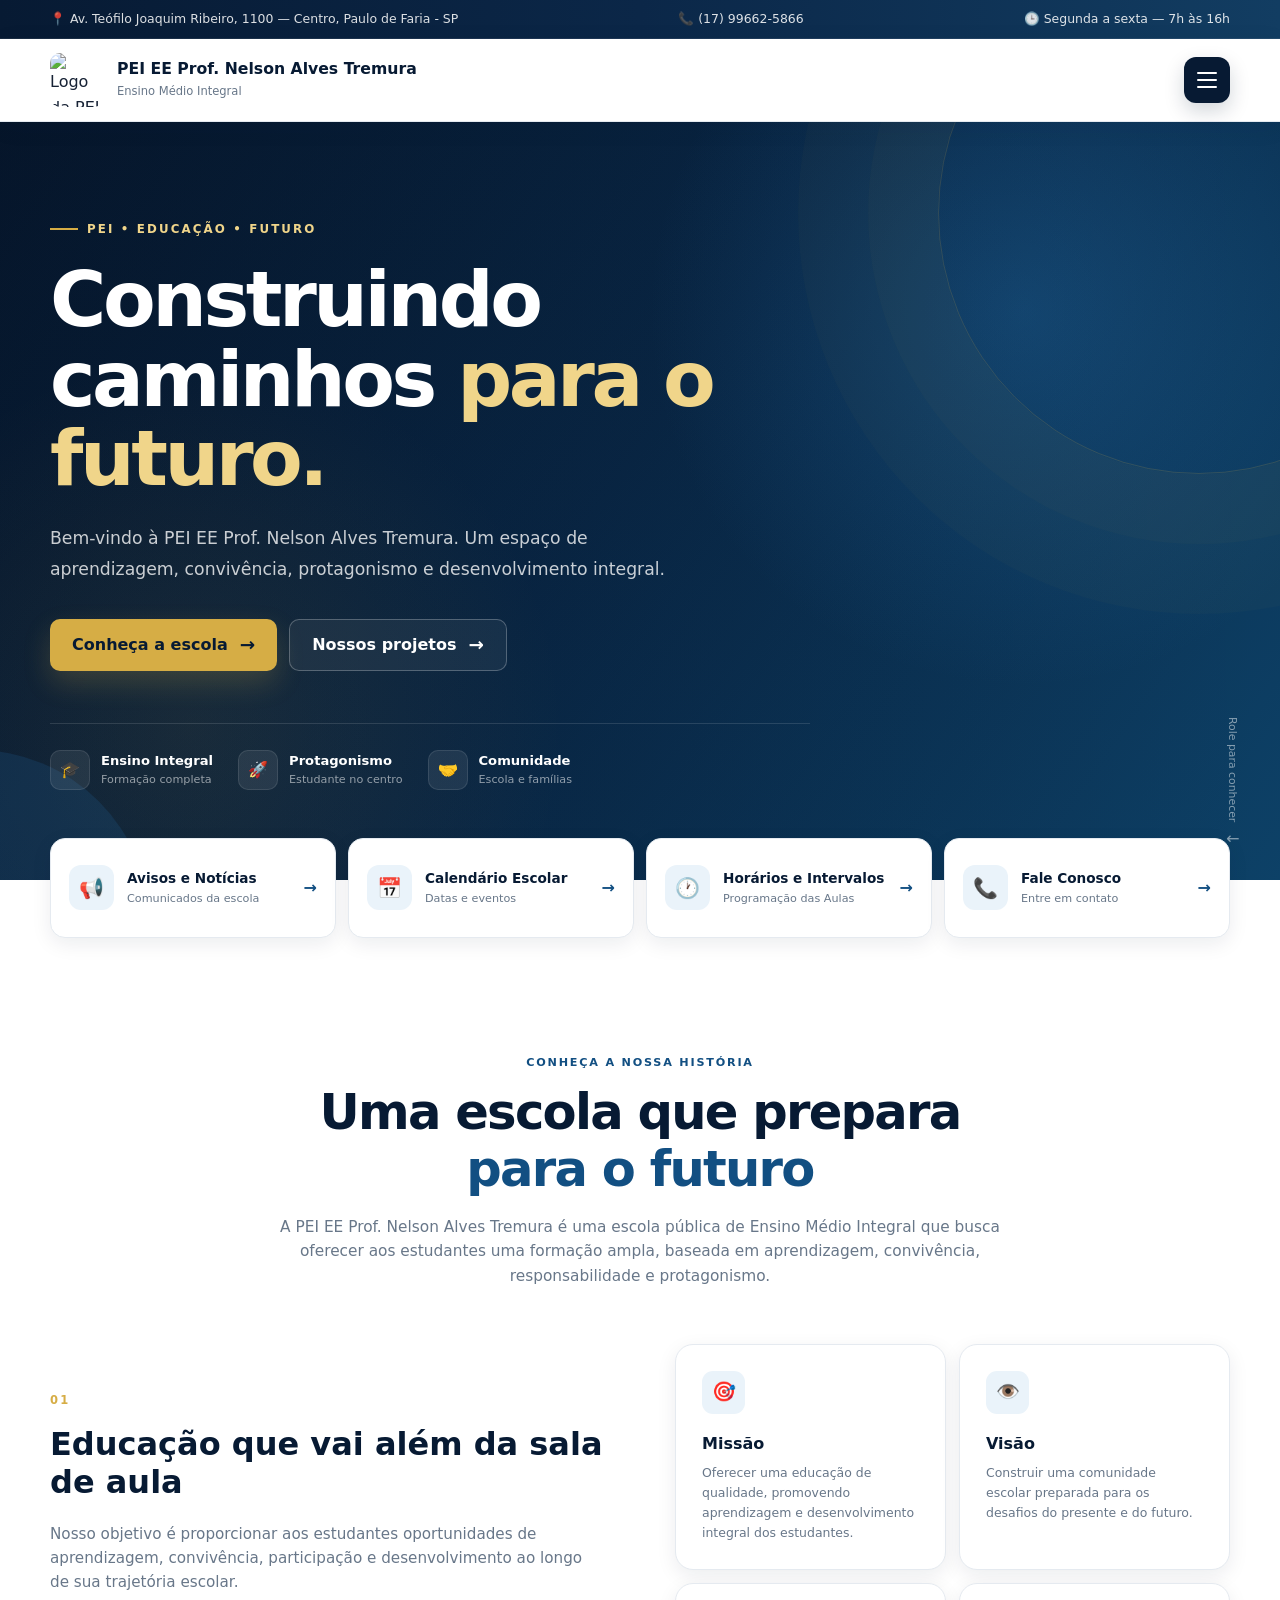
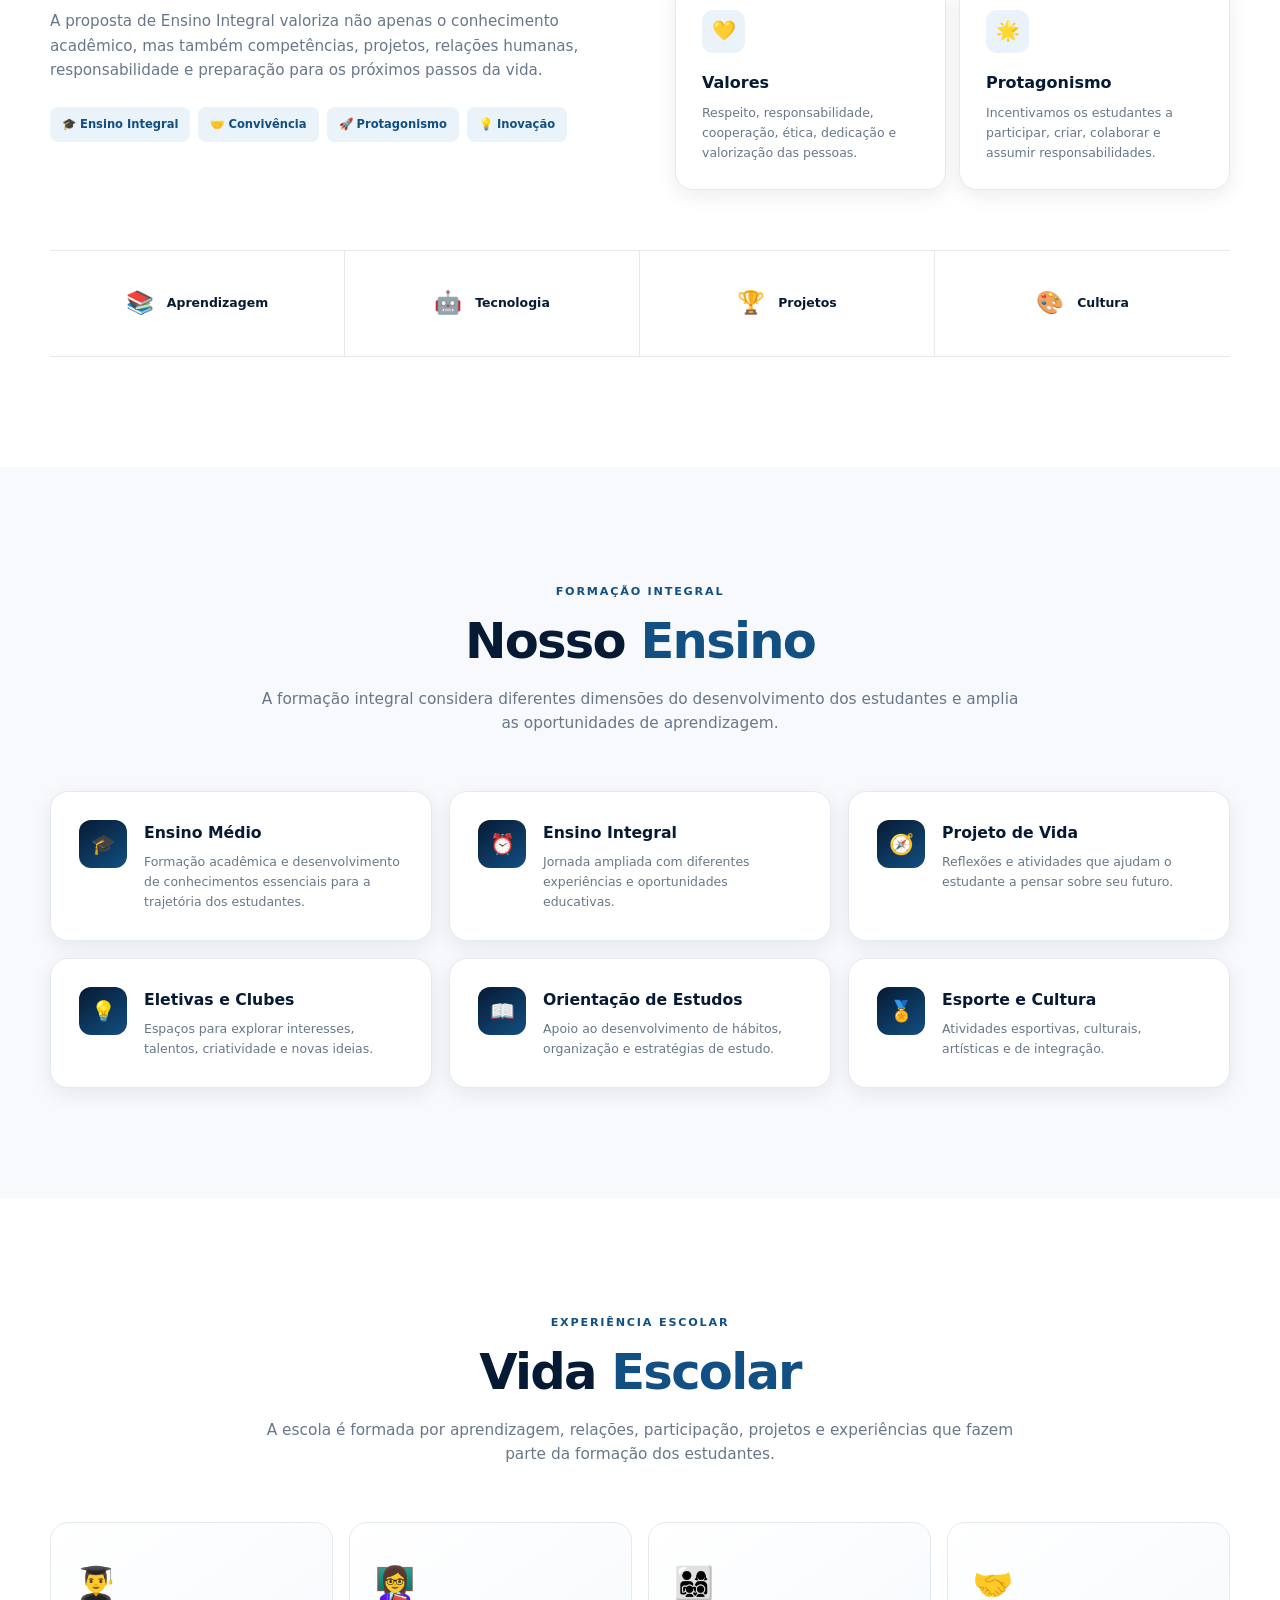
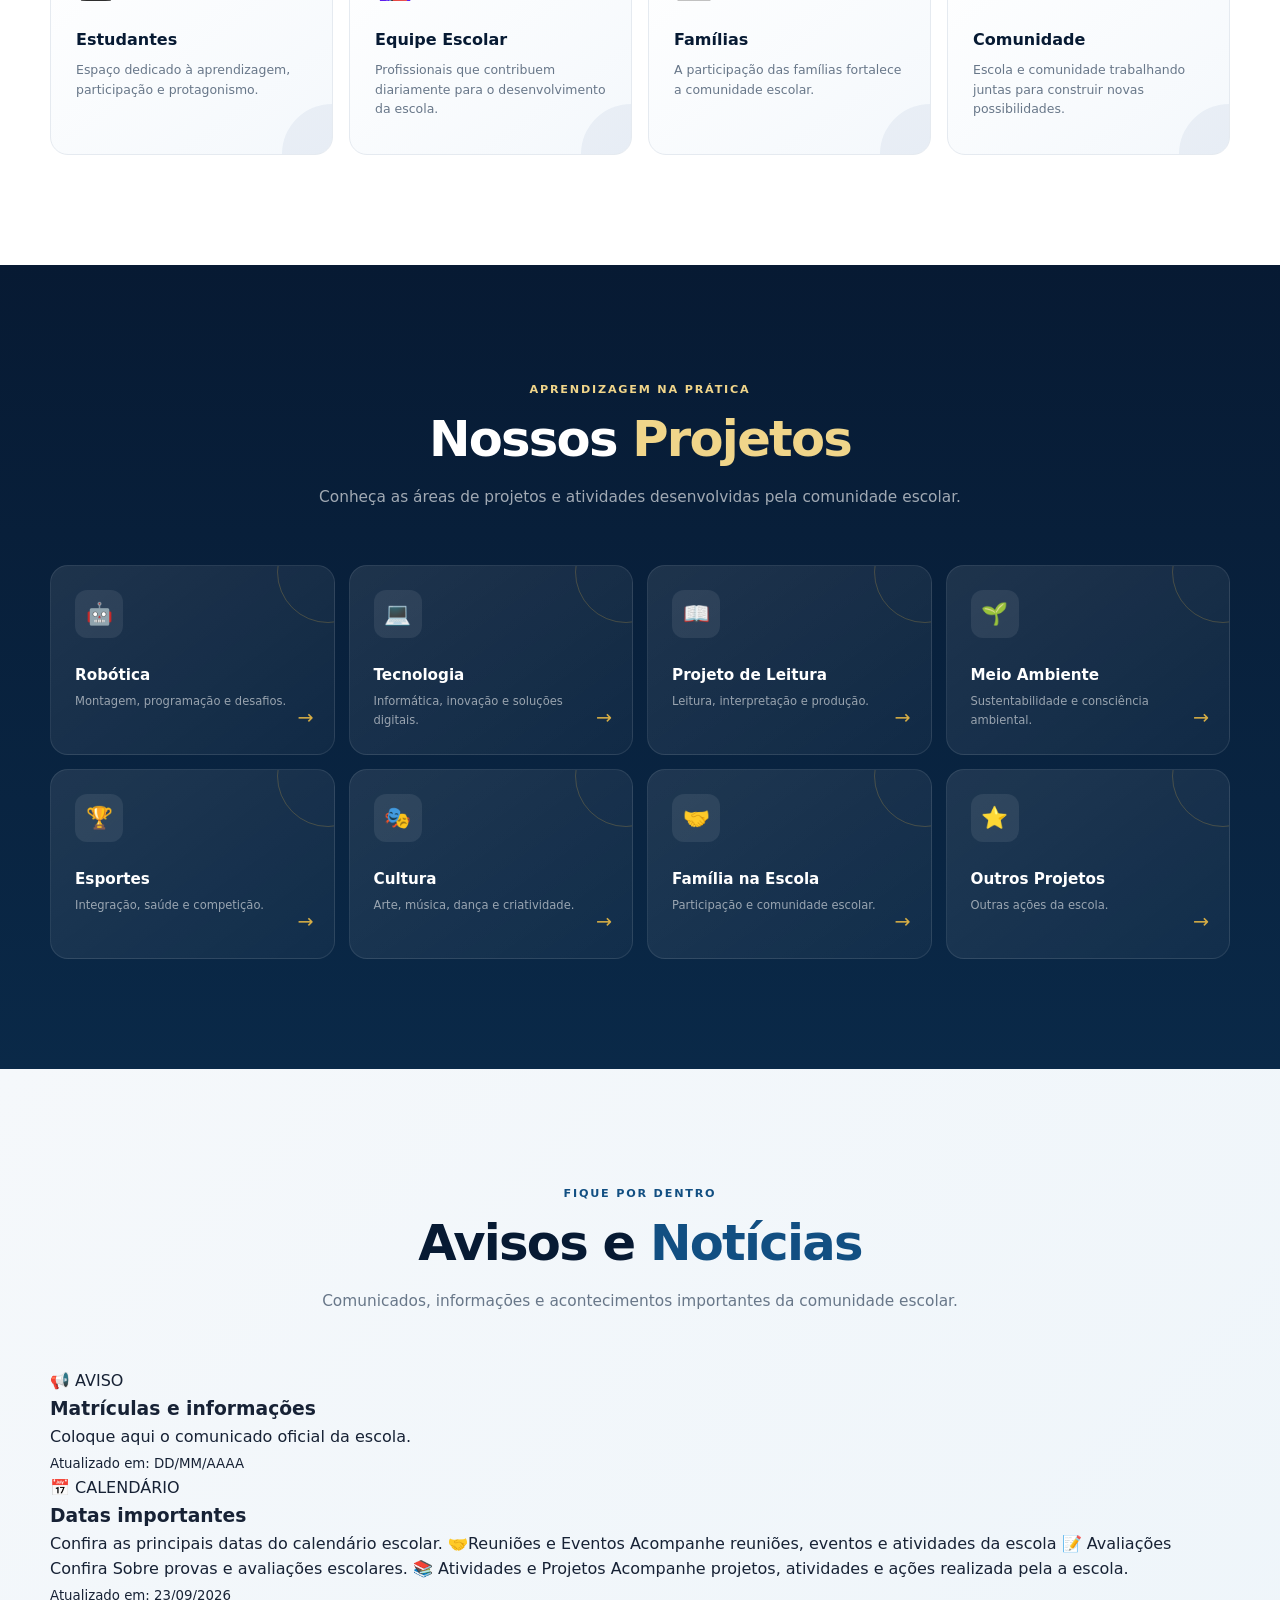
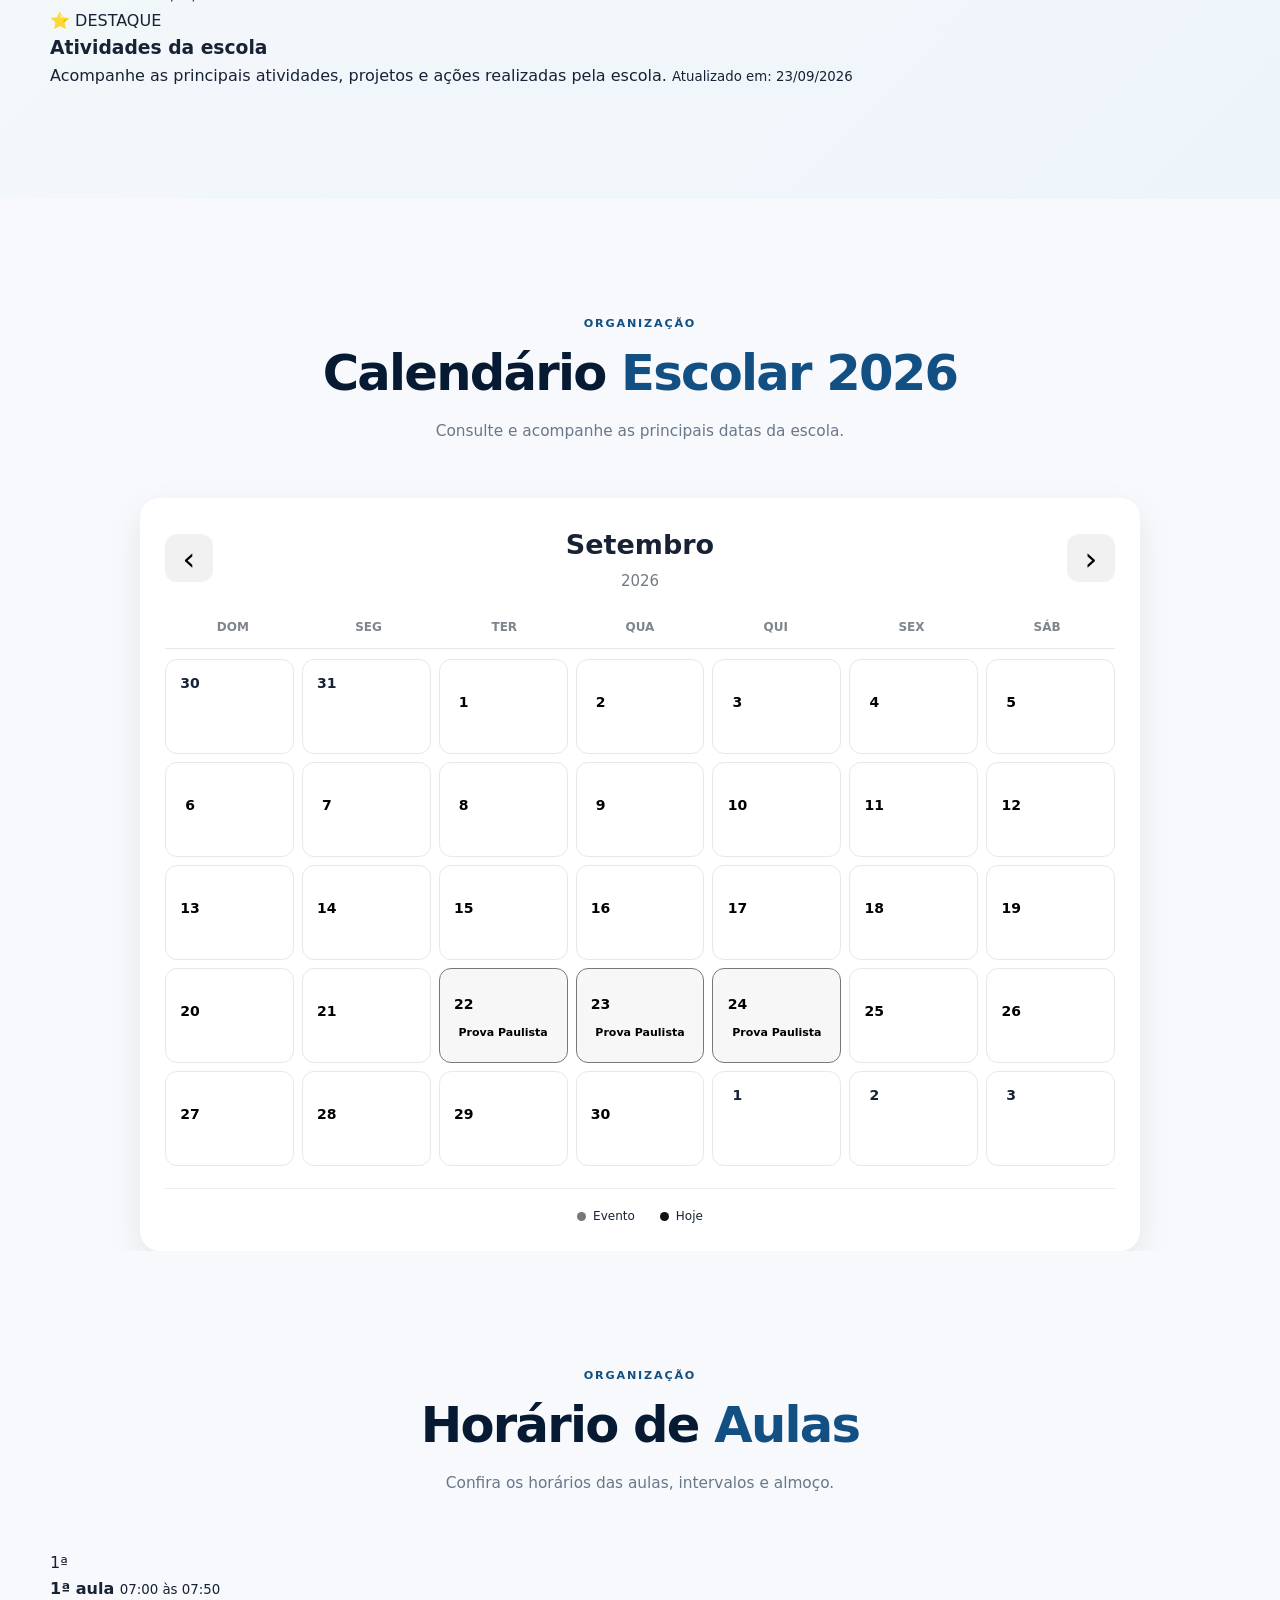
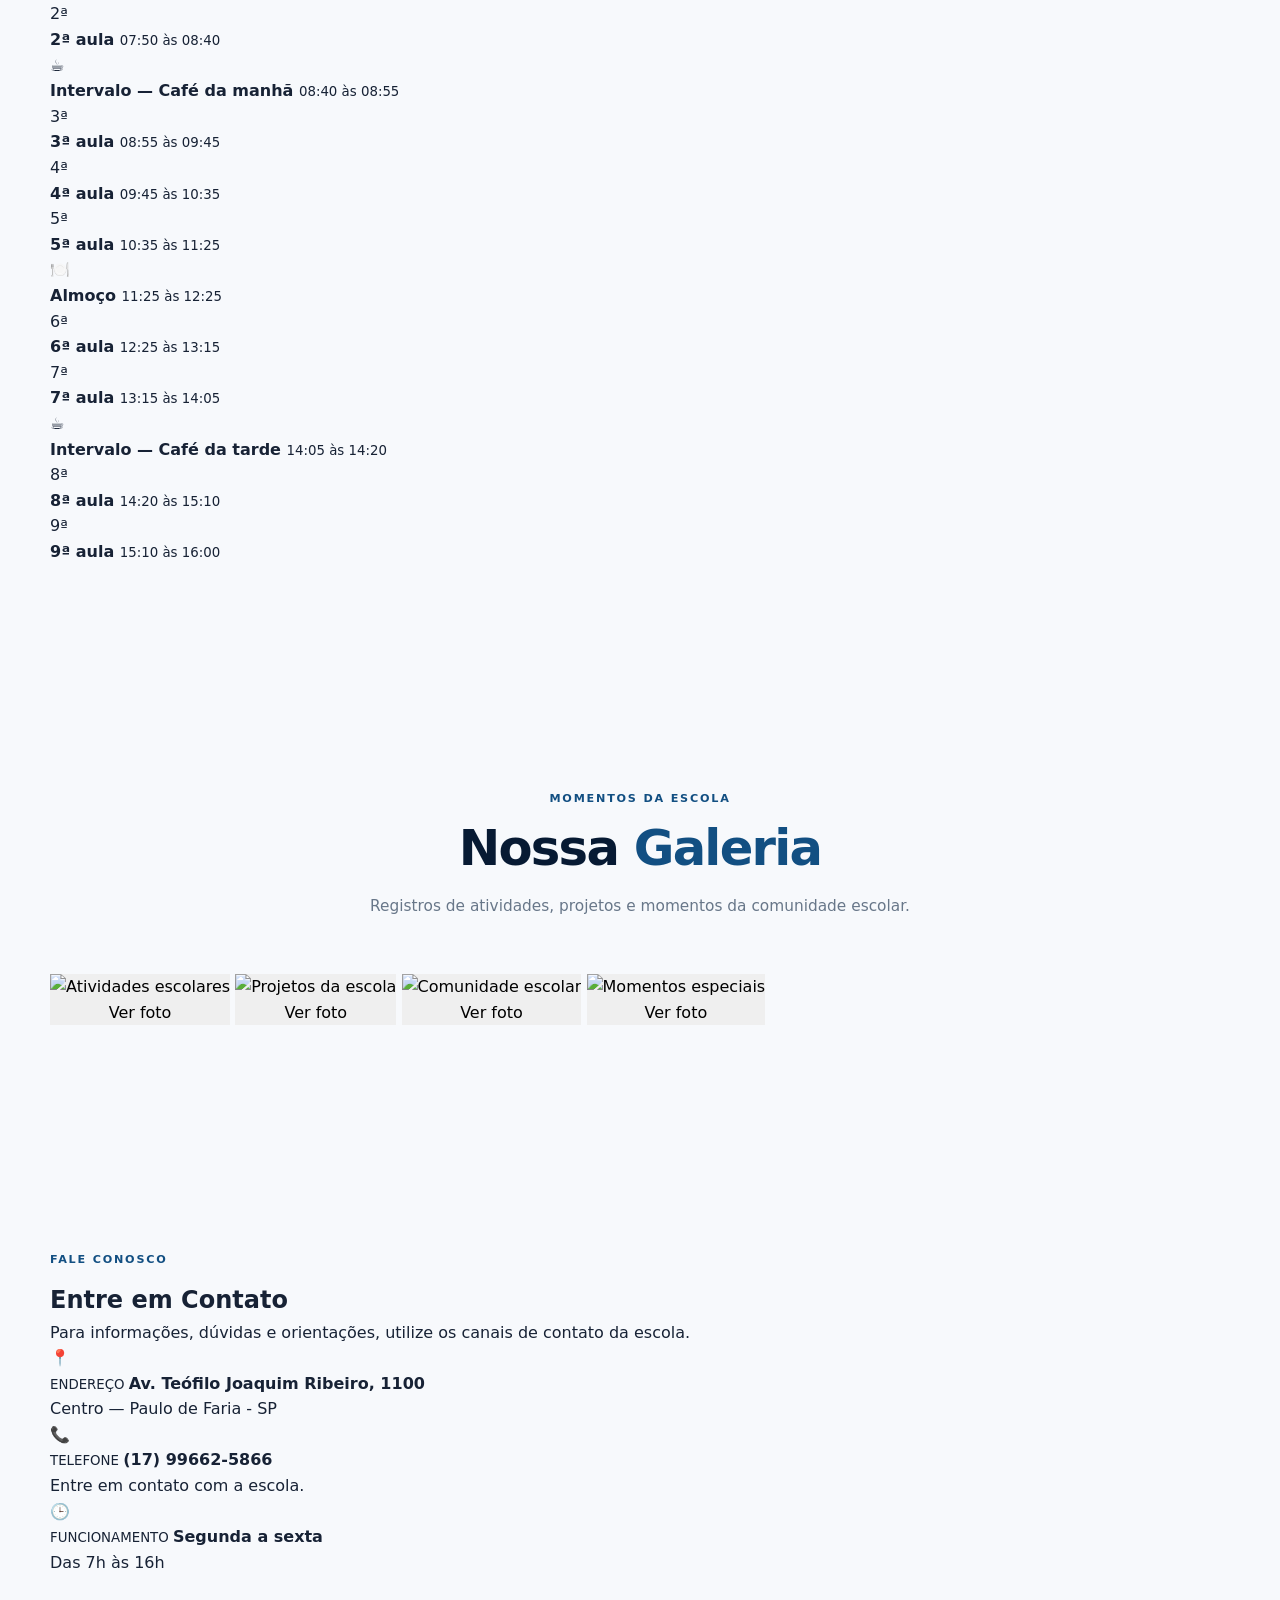
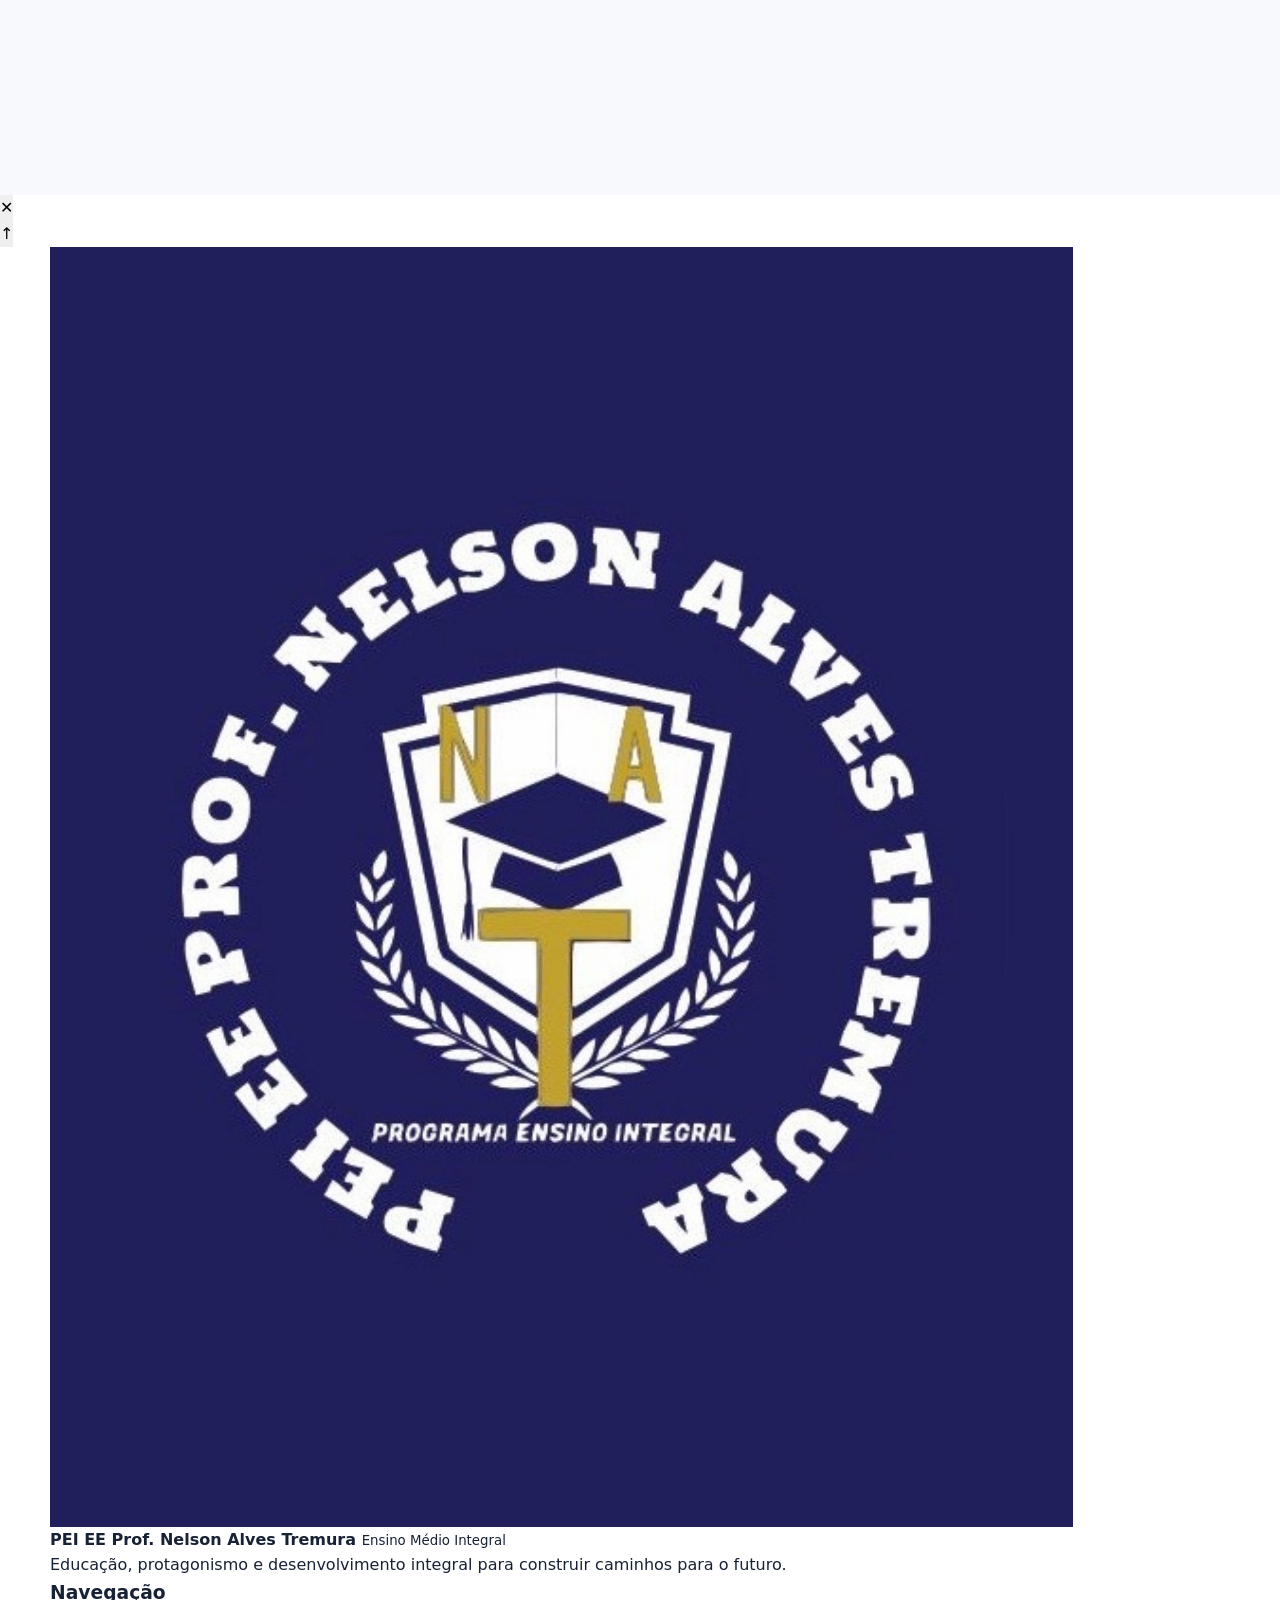
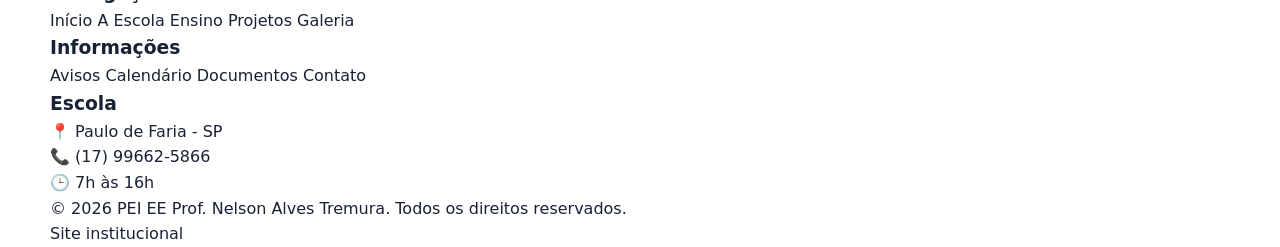
==== index.html @ d235a5d5 "Add files via upload Atualizaçao do site escolar" ====
<!DOCTYPE html>
<html lang="pt-BR">

<head>
    <meta charset="UTF-8">
    <meta name="viewport" content="width=device-width, initial-scale=1.0">

    <meta name="description"
        content="Site institucional da PEI EE Prof. Nelson Alves Tremura. Educação, projetos, notícias e vida escolar.">

    <meta name="theme-color" content="#071a33">

    <title>PEI EE Prof. Nelson Alves Tremura</title>

    <link rel="stylesheet" href="style.css">
</head>

<body>

    <!-- =====================================================
         BARRA SUPERIOR
    ====================================================== -->

    <div class="top-bar">

        <div class="container top-bar-content">

            <span>
                📍 Av. Teófilo Joaquim Ribeiro, 1100 — Centro, Paulo de Faria - SP
            </span>

            <span>
                📞 (17) 99662-5866
            </span>

            <span>
                🕒 Segunda a sexta — 7h às 16h
            </span>

        </div>

    </div>


    <!-- =====================================================
         CABEÇALHO
    ====================================================== -->

    <header class="header">

        <div class="container header-content">

            <a href="#inicio" class="logo-area">

                <img src="assents/logo.svg.jpeg" alt="Logo da PEI EE Prof. Nelson Alves Tremura">

                <div class="logo-text">

                    <strong>
                        PEI EE Prof. Nelson Alves Tremura
                    </strong>

                    <small>
                        Ensino Médio Integral
                    </small>

                </div>

            </a>


            <!-- BOTÃO DO MENU -->

            <button class="menu-toggle" id="menuToggle" type="button" aria-label="Abrir menu" aria-expanded="false"
                aria-controls="mainNav">
                <span></span>
                <span></span>
                <span></span>
            </button>


            <!-- MENU -->

            <nav id="mainNav" class="main-nav">

                <ul>

                    <li>
                        <a href="#inicio" class="nav-link active">
                            Início
                        </a>
                    </li>

                    <li>
                        <a href="#escola" class="nav-link">
                            A Escola
                        </a>
                    </li>

                    <li>
                        <a href="#ensino" class="nav-link">
                            Ensino
                        </a>
                    </li>

                    <li>
                        <a href="#vida-escolar" class="nav-link">
                            Vida Escolar
                        </a>
                    </li>

                    <li>
                        <a href="#projetos" class="nav-link">
                            Projetos
                        </a>
                    </li>

                    <li>
                        <a href="#noticias" class="nav-link">
                            Avisos
                        </a>
                    </li>

                    <li>
                        <a href="#calendario" class="nav-link">
                            Calendário
                        </a>
                    </li>

                    <li>
                        <a href="#galeria" class="nav-link">
                            Galeria
                        </a>
                    </li>

                    <li>
                        <a href="#contato" class="nav-link">
                            Contato
                        </a>
                    </li>

                </ul>

            </nav>

        </div>

    </header>


    <!-- =====================================================
         CONTEÚDO PRINCIPAL
    ====================================================== -->

    <main>


        <!-- =====================================================
             HERO / INÍCIO
        ====================================================== -->

        <section id="inicio" class="hero">

            <div class="hero-overlay"></div>

            <div class="container hero-content">

                <div class="hero-text">

                    <span class="eyebrow">
                        PEI • EDUCAÇÃO • FUTURO
                    </span>

                    <h1>
                        Construindo caminhos
                        <span>para o futuro.</span>
                    </h1>

                    <p>
                        Bem-vindo à PEI EE Prof. Nelson Alves Tremura.
                        Um espaço de aprendizagem, convivência,
                        protagonismo e desenvolvimento integral.
                    </p>


                    <div class="hero-buttons">

                        <a href="#escola" class="btn btn-primary">
                            Conheça a escola
                            <span>→</span>
                        </a>

                        <a href="#projetos" class="btn btn-outline">
                            Nossos projetos
                            <span>→</span>
                        </a>

                    </div>


                    <div class="hero-highlights">

                        <div class="hero-highlight">

                            <strong>🎓</strong>

                            <div>
                                <b>Ensino Integral</b>
                                <small>Formação completa</small>
                            </div>

                        </div>


                        <div class="hero-highlight">

                            <strong>🚀</strong>

                            <div>
                                <b>Protagonismo</b>
                                <small>Estudante no centro</small>
                            </div>

                        </div>


                        <div class="hero-highlight">

                            <strong>🤝</strong>

                            <div>
                                <b>Comunidade</b>
                                <small>Escola e famílias</small>
                            </div>

                        </div>

                    </div>

                </div>

            </div>

            <div class="hero-scroll">
                <span>Role para conhecer</span>
                <i>↓</i>
            </div>

        </section>


        <!-- =====================================================
             ACESSO RÁPIDO
        ====================================================== -->

        <section class="quick-access">

            <div class="container">

                <div class="quick-grid">

                    <a href="#noticias" class="quick-card">

                        <div class="quick-icon">
                            📢
                        </div>

                        <div>
                            <strong>Avisos e Notícias</strong>
                            <small>Comunicados da escola</small>
                        </div>

                        <span class="quick-arrow">→</span>

                    </a>


                    <a href="#calendario" class="quick-card">

                        <div class="quick-icon">
                            📅
                        </div>

                        <div>
                            <strong>Calendário Escolar</strong>
                            <small>Datas e eventos</small>
                        </div>

                        <span class="quick-arrow">→</span>

                    </a>


                    <a href="#horario-aulas" class="quick-card">

                        <div class="quick-icon">
                            🕐
                        </div>

                        <div>
                            <strong>Horários e Intervalos</strong>
                            <small>Programação das Aulas</small>
                        </div>

                        <span class="quick-arrow">→</span>

                    </a>
                    <a href="#contato" class="quick-card">

                        <div class="quick-icon">
                            📞
                        </div>

                        <div>
                            <strong>Fale Conosco</strong>
                            <small>Entre em contato</small>
                        </div>

                        <span class="quick-arrow">→</span>

                    </a>

                </div>

            </div>

        </section>


        <!-- =====================================================
             A ESCOLA
        ====================================================== -->

        <section id="escola" class="section">

            <div class="container">

                <div class="section-heading">

                    <span class="subtitulo">
                        CONHEÇA A NOSSA HISTÓRIA
                    </span>

                    <h2>
                        Uma escola que prepara
                        <span>para o futuro</span>
                    </h2>

                    <p>
                        A PEI EE Prof. Nelson Alves Tremura é uma escola
                        pública de Ensino Médio Integral que busca oferecer
                        aos estudantes uma formação ampla, baseada em
                        aprendizagem, convivência, responsabilidade e
                        protagonismo.
                    </p>

                </div>


                <div class="school-about">

                    <div class="about-text">

                        <span class="about-number">
                            01
                        </span>

                        <h3>
                            Educação que vai além
                            da sala de aula
                        </h3>

                        <p>
                            Nosso objetivo é proporcionar aos estudantes
                            oportunidades de aprendizagem, convivência,
                            participação e desenvolvimento ao longo de
                            sua trajetória escolar.
                        </p>

                        <p>
                            A proposta de Ensino Integral valoriza não
                            apenas o conhecimento acadêmico, mas também
                            competências, projetos, relações humanas,
                            responsabilidade e preparação para os
                            próximos passos da vida.
                        </p>


                        <div class="info-tags">

                            <span>🎓 Ensino Integral</span>
                            <span>🤝 Convivência</span>
                            <span>🚀 Protagonismo</span>
                            <span>💡 Inovação</span>

                        </div>

                    </div>


                    <div class="mission-grid">

                        <article class="mini-card">

                            <div class="mini-icon">
                                🎯
                            </div>

                            <h3>
                                Missão
                            </h3>

                            <p>
                                Oferecer uma educação de qualidade,
                                promovendo aprendizagem e desenvolvimento
                                integral dos estudantes.
                            </p>

                        </article>


                        <article class="mini-card">

                            <div class="mini-icon">
                                👁️
                            </div>

                            <h3>
                                Visão
                            </h3>

                            <p>
                                Construir uma comunidade escolar preparada
                                para os desafios do presente e do futuro.
                            </p>

                        </article>


                        <article class="mini-card">

                            <div class="mini-icon">
                                💛
                            </div>

                            <h3>
                                Valores
                            </h3>

                            <p>
                                Respeito, responsabilidade, cooperação,
                                ética, dedicação e valorização das pessoas.
                            </p>

                        </article>


                        <article class="mini-card">

                            <div class="mini-icon">
                                🌟
                            </div>

                            <h3>
                                Protagonismo
                            </h3>

                            <p>
                                Incentivamos os estudantes a participar,
                                criar, colaborar e assumir responsabilidades.
                            </p>

                        </article>

                    </div>

                </div>


                <div class="stats">

                    <div class="stat-item">

                        <strong>📚</strong>

                        <span>
                            Aprendizagem
                        </span>

                    </div>


                    <div class="stat-item">

                        <strong>🤖</strong>

                        <span>
                            Tecnologia
                        </span>

                    </div>


                    <div class="stat-item">

                        <strong>🏆</strong>

                        <span>
                            Projetos
                        </span>

                    </div>


                    <div class="stat-item">

                        <strong>🎨</strong>

                        <span>
                            Cultura
                        </span>

                    </div>

                </div>

            </div>

        </section>


        <!-- =====================================================
             ENSINO
        ====================================================== -->

        <section id="ensino" class="section section-light">

            <div class="container">

                <div class="section-heading">

                    <span class="subtitulo">
                        FORMAÇÃO INTEGRAL
                    </span>

                    <h2>
                        Nosso <span>Ensino</span>
                    </h2>

                    <p>
                        A formação integral considera diferentes dimensões
                        do desenvolvimento dos estudantes e amplia as
                        oportunidades de aprendizagem.
                    </p>

                </div>


                <div class="teaching-grid">

                    <article class="teaching-card">

                        <div class="teaching-icon">
                            🎓
                        </div>

                        <div>

                            <h3>
                                Ensino Médio
                            </h3>

                            <p>
                                Formação acadêmica e desenvolvimento
                                de conhecimentos essenciais para a
                                trajetória dos estudantes.
                            </p>

                        </div>

                    </article>


                    <article class="teaching-card">

                        <div class="teaching-icon">
                            ⏰
                        </div>

                        <div>

                            <h3>
                                Ensino Integral
                            </h3>

                            <p>
                                Jornada ampliada com diferentes
                                experiências e oportunidades educativas.
                            </p>

                        </div>

                    </article>


                    <article class="teaching-card">

                        <div class="teaching-icon">
                            🧭
                        </div>

                        <div>

                            <h3>
                                Projeto de Vida
                            </h3>

                            <p>
                                Reflexões e atividades que ajudam o
                                estudante a pensar sobre seu futuro.
                            </p>

                        </div>

                    </article>


                    <article class="teaching-card">

                        <div class="teaching-icon">
                            💡
                        </div>

                        <div>

                            <h3>
                                Eletivas e Clubes
                            </h3>

                            <p>
                                Espaços para explorar interesses,
                                talentos, criatividade e novas ideias.
                            </p>

                        </div>

                    </article>


                    <article class="teaching-card">

                        <div class="teaching-icon">
                            📖
                        </div>

                        <div>

                            <h3>
                                Orientação de Estudos
                            </h3>

                            <p>
                                Apoio ao desenvolvimento de hábitos,
                                organização e estratégias de estudo.
                            </p>

                        </div>

                    </article>


                    <article class="teaching-card">

                        <div class="teaching-icon">
                            🏅
                        </div>

                        <div>

                            <h3>
                                Esporte e Cultura
                            </h3>

                            <p>
                                Atividades esportivas, culturais,
                                artísticas e de integração.
                            </p>

                        </div>

                    </article>

                </div>

            </div>

        </section>


        <!-- =====================================================
             VIDA ESCOLAR
        ====================================================== -->

        <section id="vida-escolar" class="section">

            <div class="container">

                <div class="section-heading">

                    <span class="subtitulo">
                        EXPERIÊNCIA ESCOLAR
                    </span>

                    <h2>
                        Vida <span>Escolar</span>
                    </h2>

                    <p>
                        A escola é formada por aprendizagem, relações,
                        participação, projetos e experiências que fazem
                        parte da formação dos estudantes.
                    </p>

                </div>


                <div class="life-grid">

                    <article class="life-card">

                        <span>👨‍🎓</span>

                        <h3>
                            Estudantes
                        </h3>

                        <p>
                            Espaço dedicado à aprendizagem,
                            participação e protagonismo.
                        </p>

                    </article>


                    <article class="life-card">

                        <span>👩‍🏫</span>

                        <h3>
                            Equipe Escolar
                        </h3>

                        <p>
                            Profissionais que contribuem diariamente
                            para o desenvolvimento da escola.
                        </p>

                    </article>


                    <article class="life-card">

                        <span>👨‍👩‍👧‍👦</span>

                        <h3>
                            Famílias
                        </h3>

                        <p>
                            A participação das famílias fortalece
                            a comunidade escolar.
                        </p>

                    </article>


                    <article class="life-card">

                        <span>🤝</span>

                        <h3>
                            Comunidade
                        </h3>

                        <p>
                            Escola e comunidade trabalhando juntas
                            para construir novas possibilidades.
                        </p>

                    </article>

                </div>

            </div>

        </section>


        <!-- =====================================================
             PROJETOS
        ====================================================== -->

        <section id="projetos" class="section projects-section">

            <div class="container">

                <div class="section-heading">

                    <span class="subtitulo">
                        APRENDIZAGEM NA PRÁTICA
                    </span>

                    <h2>
                        Nossos <span>Projetos</span>
                    </h2>

                    <p>
                        Conheça as áreas de projetos e atividades
                        desenvolvidas pela comunidade escolar.
                    </p>

                </div>


                <div id="projectList" class="project-grid">

                    <button class="project-card" data-project="robotica">

                        <span class="project-icon">🤖</span>

                        <span class="project-content">

                            <strong>Robótica</strong>

                            <small>
                                Montagem, programação e desafios.
                            </small>

                        </span>

                        <span class="project-arrow">→</span>

                    </button>


                    <button class="project-card" data-project="tecnologia">

                        <span class="project-icon">💻</span>

                        <span class="project-content">

                            <strong>Tecnologia</strong>

                            <small>
                                Informática, inovação e soluções digitais.
                            </small>

                        </span>

                        <span class="project-arrow">→</span>

                    </button>


                    <button class="project-card" data-project="leitura">

                        <span class="project-icon">📖</span>

                        <span class="project-content">

                            <strong>Projeto de Leitura</strong>

                            <small>
                                Leitura, interpretação e produção.
                            </small>

                        </span>

                        <span class="project-arrow">→</span>

                    </button>


                    <button class="project-card" data-project="ambiente">

                        <span class="project-icon">🌱</span>

                        <span class="project-content">

                            <strong>Meio Ambiente</strong>

                            <small>
                                Sustentabilidade e consciência ambiental.
                            </small>

                        </span>

                        <span class="project-arrow">→</span>

                    </button>


                    <button class="project-card" data-project="esportes">

                        <span class="project-icon">🏆</span>

                        <span class="project-content">

                            <strong>Esportes</strong>

                            <small>
                                Integração, saúde e competição.
                            </small>

                        </span>

                        <span class="project-arrow">→</span>

                    </button>


                    <button class="project-card" data-project="cultura">

                        <span class="project-icon">🎭</span>

                        <span class="project-content">

                            <strong>Cultura</strong>

                            <small>
                                Arte, música, dança e criatividade.
                            </small>

                        </span>

                        <span class="project-arrow">→</span>

                    </button>


                    <button class="project-card" data-project="familia">

                        <span class="project-icon">🤝</span>

                        <span class="project-content">

                            <strong>Família na Escola</strong>

                            <small>
                                Participação e comunidade escolar.
                            </small>

                        </span>

                        <span class="project-arrow">→</span>

                    </button>


                    <button class="project-card" data-project="outros">

                        <span class="project-icon">⭐</span>

                        <span class="project-content">

                            <strong>Outros Projetos</strong>

                            <small>
                                Outras ações da escola.
                            </small>

                        </span>

                        <span class="project-arrow">→</span>

                    </button>

                </div>


                <!-- DETALHES DO PROJETO -->

                <div id="projectDetails" class="project-details" hidden>

                    <button id="backProjects" class="back-projects" type="button">
                        ← Voltar para projetos
                    </button>


                    <div class="project-detail-header">

                        <div id="detailIcon" class="detail-icon">
                            🤖
                        </div>

                        <div>

                            <span class="subtitulo">
                                PROJETO ESCOLAR
                            </span>

                            <h3 id="detailTitle">
                                Robótica
                            </h3>

                            <p id="detailDescription"></p>

                        </div>

                    </div>


                    <div class="activities-area">

                        <span class="subtitulo">
                            REGISTRO DAS ATIVIDADES
                        </span>

                        <h3>
                            Atividades realizadas
                        </h3>

                        <div id="activityList" class="activity-list"></div>

                    </div>

                </div>

            </div>

        </section>


        <!-- =====================================================
             AVISOS E NOTÍCIAS
        ====================================================== -->

        <section id="noticias" class="section section-gold">

            <div class="container">

                <div class="section-heading">

                    <span class="subtitulo">
                        FIQUE POR DENTRO
                    </span>

                    <h2>
                        Avisos e <span>Notícias</span>
                    </h2>

                    <p>
                        Comunicados, informações e acontecimentos
                        importantes da comunidade escolar.
                    </p>

                </div>


                <div class="news-grid">

                    <article class="news-card">

                        <span class="news-date">
                            📢 AVISO
                        </span>

                        <h3>
                            Matrículas e informações
                        </h3>

                        <p>
                            Coloque aqui o comunicado oficial
                            da escola.
                        </p>

                        <small>
                            Atualizado em: DD/MM/AAAA
                        </small>

                    </article>


                    <article class="news-card">

                        <span class="news-date">
                            📅 CALENDÁRIO
                        </span>

                        <h3>
                            Datas importantes
                        </h3>

                        <p>
                            Confira as principais datas do calendário escolar.

                            🤝Reuniões e Eventos
                            Acompanhe reuniões, eventos e atividades da escola

                            📝 Avaliações
                            Confira Sobre provas e avaliações escolares.

                            📚 Atividades e Projetos
                            Acompanhe projetos, atividades e ações realizada pela a escola.
                        </p>

                        <small>
                            Atualizado em: 23/09/2026
                        </small>

                    </article>


                    <article class="news-card">

                        <span class="news-date">
                            ⭐ DESTAQUE
                        </span>

                        <h3>
                            Atividades da escola
                        </h3>

                        <p>
                            Acompanhe as principais atividades, projetos e ações realizadas pela escola.

                            <small>
                                Atualizado em: 23/09/2026
                            </small>

                    </article>

                </div>

            </div>

        </section>

        <!-- =====================================================
     CALENDÁRIO ESCOLAR
====================================================== -->

        <section id="calendario" class="section section-light">

            <div class="container">

                <div class="section-heading">
                    <span class="subtitulo">ORGANIZAÇÃO</span>

                    <h2>
                        Calendário <span>Escolar 2026</span>
                    </h2>

                    <p>
                        Consulte e acompanhe as principais datas da escola.
                    </p>
                </div>

                <div class="school-calendar">

                    <!-- CABEÇALHO -->

                    <div class="calendar-top">

                        <button id="prevMonth" class="month-button" type="button">
                            ‹
                        </button>

                        <div class="month-title">
                            <span id="monthName">Janeiro</span>
                            <strong id="yearNumber">2026</strong>
                        </div>

                        <button id="nextMonth" class="month-button" type="button">
                            ›
                        </button>

                    </div>


                    <!-- DIAS DA SEMANA -->

                    <div class="week-days">

                        <div>DOM</div>
                        <div>SEG</div>
                        <div>TER</div>
                        <div>QUA</div>
                        <div>QUI</div>
                        <div>SEX</div>
                        <div>SÁB</div>

                    </div>


                    <!-- DIAS -->

                    <div id="calendarGrid" class="calendar-grid"></div>


                    <!-- LEGENDA -->

                    <div class="calendar-info">

                        <span>
                            <i class="dot event-dot"></i>
                            Evento
                        </span>

                        <span>
                            <i class="dot today-dot"></i>
                            Hoje
                        </span>

                    </div>

                </div>

            </div>


            <!-- JANELA PARA ADICIONAR EVENTO -->

            <div id="eventModal" class="event-modal">
                <div class="event-box">
                    <button id="closeModal" class="close-modal" type="button">×</button>

                    <span class="event-label">DATA SELECIONADA</span>

                    <h3 id="selectedDate">00/00/2026</h3>

                    <p id="eventDisplay">Nenhum evento cadastrado para esta data.</p>
                </div>
            </div>

            <!--  ===================================
            HORÁRIO DE AULAS
            ====================================================== -->


            <section id="horario-aulas" class="section section-light">

                <div class="container">

                    <div class="section-heading">

                        <span class="subtitulo">
                            ORGANIZAÇÃO
                        </span>

                        <h2>
                            Horário de <span>Aulas</span>
                        </h2>

                        <p>
                            Confira os horários das aulas, intervalos e almoço.
                        </p>

                    </div>


                    <div class="calendar-list">

                        <!-- 1ª AULA -->
                        <div class="calendar-item">

                            <span class="calendar-day">
                                1ª
                            </span>

                            <div>

                                <strong>
                                    1ª aula
                                </strong>

                                <small>
                                    07:00 às 07:50
                                </small>

                            </div>

                        </div>


                        <!-- 2ª AULA -->
                        <div class="calendar-item">

                            <span class="calendar-day">
                                2ª
                            </span>

                            <div>

                                <strong>
                                    2ª aula
                                </strong>

                                <small>
                                    07:50 às 08:40
                                </small>

                            </div>

                        </div>


                        <!-- INTERVALO -->
                        <div class="calendar-item">

                            <span class="calendar-day">
                                ☕
                            </span>

                            <div>

                                <strong>
                                    Intervalo — Café da manhã
                                </strong>

                                <small>
                                    08:40 às 08:55
                                </small>

                            </div>

                        </div>


                        <!-- 3ª AULA -->
                        <div class="calendar-item">

                            <span class="calendar-day">
                                3ª
                            </span>

                            <div>

                                <strong>
                                    3ª aula
                                </strong>

                                <small>
                                    08:55 às 09:45
                                </small>

                            </div>

                        </div>


                        <!-- 4ª AULA -->
                        <div class="calendar-item">

                            <span class="calendar-day">
                                4ª
                            </span>

                            <div>

                                <strong>
                                    4ª aula
                                </strong>

                                <small>
                                    09:45 às 10:35
                                </small>

                            </div>

                        </div>


                        <!-- 5ª AULA -->
                        <div class="calendar-item">

                            <span class="calendar-day">
                                5ª
                            </span>

                            <div>

                                <strong>
                                    5ª aula
                                </strong>

                                <small>
                                    10:35 às 11:25
                                </small>

                            </div>

                        </div>


                        <!-- ALMOÇO -->
                        <div class="calendar-item">

                            <span class="calendar-day">
                                🍽️
                            </span>

                            <div>

                                <strong>
                                    Almoço
                                </strong>

                                <small>
                                    11:25 às 12:25
                                </small>

                            </div>

                        </div>


                        <!-- 6ª AULA -->
                        <div class="calendar-item">

                            <span class="calendar-day">
                                6ª
                            </span>

                            <div>

                                <strong>
                                    6ª aula
                                </strong>

                                <small>
                                    12:25 às 13:15
                                </small>

                            </div>

                        </div>


                        <!-- 7ª AULA -->
                        <div class="calendar-item">

                            <span class="calendar-day">
                                7ª
                            </span>

                            <div>

                                <strong>
                                    7ª aula
                                </strong>

                                <small>
                                    13:15 às 14:05
                                </small>

                            </div>

                        </div>


                        <!-- INTERVALO -->
                        <div class="calendar-item">

                            <span class="calendar-day">
                                ☕
                            </span>

                            <div>

                                <strong>
                                    Intervalo — Café da tarde
                                </strong>

                                <small>
                                    14:05 às 14:20
                                </small>

                            </div>

                        </div>


                        <!-- 8ª AULA -->
                        <div class="calendar-item">

                            <span class="calendar-day">
                                8ª
                            </span>

                            <div>

                                <strong>
                                    8ª aula
                                </strong>

                                <small>
                                    14:20 às 15:10
                                </small>

                            </div>

                        </div>


                        <!-- 9ª AULA -->
                        <div class="calendar-item">

                            <span class="calendar-day">
                                9ª
                            </span>

                            <div>

                                <strong>
                                    9ª aula
                                </strong>

                                <small>
                                    15:10 às 16:00
                                </small>

                            </div>

                        </div>

                    </div>

                </div>

            </section>

            <!-- =====================================================
             GALERIA
        ====================================================== -->

            <section id="galeria" class="section section-light">

                <div class="container">

                    <div class="section-heading">

                        <span class="subtitulo">
                            MOMENTOS DA ESCOLA
                        </span>

                        <h2>
                            Nossa <span>Galeria</span>
                        </h2>

                        <p>
                            Registros de atividades, projetos e
                            momentos da comunidade escolar.
                        </p>

                    </div>


                    <div class="gallery-grid">

                        <button class="gallery-item" data-image="fotos/galeria-1.jpg" data-title="Atividades escolares">
                            <img src="fotos/galeria-1.jpg" alt="Atividades escolares">
                            <span>Ver foto</span>
                        </button>


                        <button class="gallery-item" data-image="fotos/galeria-2.jpg" data-title="Projetos da escola">
                            <img src="fotos/galeria-2.jpg" alt="Projetos da escola">
                            <span>Ver foto</span>
                        </button>


                        <button class="gallery-item" data-image="fotos/galeria-3.jpg" data-title="Comunidade escolar">
                            <img src="fotos/galeria-3.jpg" alt="Comunidade escolar">
                            <span>Ver foto</span>
                        </button>


                        <button class="gallery-item" data-image="fotos/galeria-4.jpg" data-title="Momentos especiais">
                            <img src="fotos/galeria-4.jpg" alt="Momentos especiais">
                            <span>Ver foto</span>
                        </button>

                    </div>

                </div>

            </section>


            <!-- =====================================================
             CONTATO
        ====================================================== -->

            <section id="contato" class="section contact-section">

                <div class="container">

                    <div class="contact-grid">

                        <div class="contact-intro">

                            <span class="subtitulo">
                                FALE CONOSCO
                            </span>

                            <h2>
                                Entre em <span>Contato</span>
                            </h2>

                            <p>
                                Para informações, dúvidas e orientações,
                                utilize os canais de contato da escola.
                            </p>

                        </div>


                        <div class="contact-cards">

                            <div class="contact-card">

                                <span>📍</span>

                                <div>

                                    <small>
                                        ENDEREÇO
                                    </small>

                                    <strong>
                                        Av. Teófilo Joaquim Ribeiro, 1100
                                    </strong>

                                    <p>
                                        Centro — Paulo de Faria - SP
                                    </p>

                                </div>

                            </div>


                            <div class="contact-card">

                                <span>📞</span>

                                <div>

                                    <small>
                                        TELEFONE
                                    </small>

                                    <strong>
                                        (17) 99662-5866
                                    </strong>

                                    <p>
                                        Entre em contato com a escola.
                                    </p>

                                </div>

                            </div>


                            <div class="contact-card">

                                <span>🕒</span>

                                <div>

                                    <small>
                                        FUNCIONAMENTO
                                    </small>

                                    <strong>
                                        Segunda a sexta
                                    </strong>

                                    <p>
                                        Das 7h às 16h
                                    </p>

                                </div>

                            </div>

                        </div>

                    </div>

                </div>

            </section>

    </main>


    <!-- =====================================================
         MODAL DA GALERIA
    ====================================================== -->

    <div id="galleryModal" class="gallery-modal" aria-hidden="true">

        <div id="modalBackdrop" class="modal-backdrop"></div>


        <div class="modal-content" role="dialog" aria-modal="true">

            <button id="modalClose" class="modal-close" type="button" aria-label="Fechar imagem">
                ✕
            </button>


            <img id="modalImage" src="" alt="">


            <div class="modal-caption">

                <h3 id="modalTitle"></h3>

            </div>

        </div>

    </div>


    <!-- =====================================================
         BOTÃO VOLTAR AO TOPO
    ====================================================== -->

    <button id="backToTop" class="back-to-top" type="button" aria-label="Voltar ao topo">
        ↑
    </button>


    <!-- =====================================================
         RODAPÉ
    ====================================================== -->

    <footer class="footer">

        <div class="container">

            <div class="footer-grid">

                <div class="footer-brand">

                    <div class="footer-logo">

                        <img src="/foto.img.jpeg" alt="Logo da PEI EE Prof. Nelson Alves Tremura">

                        <div>

                            <strong>
                                PEI EE Prof. Nelson Alves Tremura
                            </strong>

                            <small>
                                Ensino Médio Integral
                            </small>

                        </div>

                    </div>


                    <p>
                        Educação, protagonismo e desenvolvimento
                        integral para construir caminhos para o futuro.
                    </p>

                </div>


                <div class="footer-column">

                    <h3>
                        Navegação
                    </h3>

                    <a href="#inicio">Início</a>
                    <a href="#escola">A Escola</a>
                    <a href="#ensino">Ensino</a>
                    <a href="#projetos">Projetos</a>
                    <a href="#galeria">Galeria</a>

                </div>


                <div class="footer-column">

                    <h3>
                        Informações
                    </h3>

                    <a href="#noticias">Avisos</a>
                    <a href="#calendario">Calendário</a>
                    <a href="#documentos">Documentos</a>
                    <a href="#contato">Contato</a>

                </div>


                <div class="footer-column">

                    <h3>
                        Escola
                    </h3>

                    <p>
                        📍 Paulo de Faria - SP
                    </p>

                    <p>
                        📞 (17) 99662-5866
                    </p>

                    <p>
                        🕒 7h às 16h
                    </p>

                </div>

            </div>


            <div class="footer-bottom">

                <p>
                    © <span id="currentYear"></span>
                    PEI EE Prof. Nelson Alves Tremura.
                    Todos os direitos reservados.
                </p>

                <p>
                    Site institucional
                </p>

            </div>

        </div>

    </footer>


    <!-- =====================================================
         JAVASCRIPT
    ====================================================== -->

    <script src="script.js"></script>

</body>

</html>
---- style.css ----
/* =========================================================
   PEI EE PROF. NELSON ALVES TREMURA
   DESIGN INSTITUCIONAL
========================================================= */

:root {
    --navy: #071a33;
    --navy-2: #0b2748;
    --blue: #124f82;
    --blue-light: #2878b8;
    --blue-soft: #eaf3fa;

    --gold: #d6ad45;
    --gold-light: #f0d58a;

    --white: #ffffff;
    --off-white: #f7f9fc;
    --gray-50: #f1f4f8;
    --gray-100: #e5eaf0;
    --gray-300: #c4ced9;
    --gray-500: #687789;
    --gray-700: #334155;
    --dark: #172235;

    --shadow-sm: 0 6px 20px rgba(7, 26, 51, .08);
    --shadow: 0 15px 40px rgba(7, 26, 51, .12);
    --shadow-lg: 0 25px 70px rgba(7, 26, 51, .18);

    --radius-sm: 10px;
    --radius: 18px;
    --radius-lg: 28px;

    --container: 1180px;

    --transition: .3s ease;
}


/* =========================================================
   RESET
========================================================= */

* {
    margin: 0;
    padding: 0;
    box-sizing: border-box;
}

html {
    scroll-behavior: smooth;
    scroll-padding-top: 100px;
}

body {
    font-family:
        "Segoe UI",
        Inter,
        system-ui,
        -apple-system,
        BlinkMacSystemFont,
        sans-serif;

    color: var(--dark);
    background: var(--white);
    line-height: 1.6;
    overflow-x: hidden;
}

body.modal-open {
    overflow: hidden;
}

button,
a {
    font: inherit;
}

button {
    border: 0;
}

a {
    color: inherit;
    text-decoration: none;
}

img {
    display: block;
    max-width: 100%;
}

.container {
    width: min(100% - 40px, var(--container));
    margin-inline: auto;
}


/* =========================================================
   BARRA SUPERIOR
========================================================= */

.top-bar {
    background:
        linear-gradient(90deg,
            var(--navy),
            var(--navy-2),
            #123d62);

    color: rgba(255, 255, 255, .86);
    font-size: .78rem;
    border-bottom: 1px solid rgba(255, 255, 255, .08);
}

.top-bar-content {
    min-height: 38px;

    display: flex;
    align-items: center;
    justify-content: space-between;

    gap: 20px;
}

.top-bar span {
    white-space: nowrap;
}


/* =========================================================
   HEADER
========================================================= */

.header {
    position: sticky;
    top: 0;
    z-index: 1000;

    background: rgba(255, 255, 255, .97);
    backdrop-filter: blur(15px);

    border-bottom: 1px solid var(--gray-100);

    box-shadow: 0 5px 25px rgba(7, 26, 51, .06);
}

.header-content {
    min-height: 82px;

    display: flex;
    align-items: center;
    justify-content: space-between;

    gap: 30px;

    position: relative;
}


/* LOGO */

.logo-area {
    display: flex;
    align-items: center;
    gap: 13px;

    min-width: 0;
}

.logo-area img {
    width: 54px;
    height: 54px;

    object-fit: contain;

    border-radius: 10px;
}

.logo-text {
    display: flex;
    flex-direction: column;
}

.logo-text strong {
    color: var(--navy);

    font-size: .98rem;
    line-height: 1.2;
}

.logo-text small {
    color: var(--gray-500);

    font-size: .72rem;
    margin-top: 3px;
}


/* =========================================================
   MENU
========================================================= */

.menu-toggle {
    width: 46px;
    height: 46px;

    display: inline-flex;

    align-items: center;
    justify-content: center;
    flex-direction: column;

    gap: 5px;

    background: var(--navy);
    color: white;

    border-radius: 12px;

    cursor: pointer;

    box-shadow: 0 8px 20px rgba(7, 26, 51, .18);

    transition:
        transform var(--transition),
        background var(--transition);
}

.menu-toggle:hover {
    background: var(--blue);
    transform: translateY(-2px);
}

.menu-toggle span {
    width: 20px;
    height: 2px;

    background: white;
    border-radius: 10px;

    transition: .25s ease;
}

.menu-toggle.active span:nth-child(1) {
    transform: translateY(7px) rotate(45deg);
}

.menu-toggle.active span:nth-child(2) {
    opacity: 0;
}

.menu-toggle.active span:nth-child(3) {
    transform: translateY(-7px) rotate(-45deg);
}


/* =========================================================
   NAVEGAÇÃO
========================================================= */

.main-nav {
    position: absolute;

    top: calc(100% + 12px);
    right: 0;

    width: 290px;

    display: none;

    background:
        linear-gradient(145deg,
            var(--navy),
            var(--navy-2));

    border: 1px solid rgba(255, 255, 255, .08);

    border-radius: 18px;

    padding: 10px;

    box-shadow: var(--shadow-lg);

    animation: menuIn .22s ease;
}

.main-nav.active {
    display: block;
}

.main-nav ul {
    list-style: none;

    display: flex;
    flex-direction: column;

    gap: 3px;
}

.main-nav a {
    display: flex;
    align-items: center;

    min-height: 45px;

    padding: 0 15px;

    border-radius: 10px;

    color: rgba(255, 255, 255, .86);

    font-size: .9rem;
    font-weight: 600;

    transition:
        background var(--transition),
        color var(--transition),
        padding var(--transition);
}

.main-nav a:hover,
.main-nav a.active {
    color: white;
    background: rgba(255, 255, 255, .09);

    padding-left: 19px;
}

.main-nav a.active {
    border-left: 3px solid var(--gold);
}


/* =========================================================
   HERO
========================================================= */

.hero {
    min-height: 690px;

    position: relative;

    display: flex;
    align-items: center;

    overflow: hidden;

    color: white;

    background:
        radial-gradient(circle at 80% 25%,
            rgba(40, 120, 184, .32),
            transparent 32%),
        radial-gradient(circle at 15% 80%,
            rgba(214, 173, 69, .10),
            transparent 30%),
        linear-gradient(125deg,
            #06172d 0%,
            #092746 48%,
            #0d4167 100%);
}

.hero::before {
    content: "";

    position: absolute;

    width: 520px;
    height: 520px;

    right: -180px;
    top: -170px;

    border: 1px solid rgba(214, 173, 69, .18);

    border-radius: 50%;

    box-shadow:
        0 0 0 70px rgba(214, 173, 69, .025),
        0 0 0 140px rgba(214, 173, 69, .018);
}

.hero::after {
    content: "";

    position: absolute;

    width: 350px;
    height: 350px;

    left: -200px;
    bottom: -220px;

    background: rgba(40, 120, 184, .16);

    border-radius: 50%;
}

.hero-overlay {
    position: absolute;
    inset: 0;

    background:
        linear-gradient(90deg,
            rgba(4, 15, 31, .2),
            transparent);

    pointer-events: none;
}

.hero-content {
    position: relative;
    z-index: 2;
}

.hero-text {
    max-width: 760px;

    padding: 90px 0;
}

.eyebrow {
    display: inline-flex;
    align-items: center;

    gap: 9px;

    color: var(--gold-light);

    font-size: .74rem;
    font-weight: 800;

    letter-spacing: .18em;

    margin-bottom: 22px;
}

.eyebrow::before {
    content: "";

    width: 28px;
    height: 2px;

    background: var(--gold);
}

.hero h1 {
    max-width: 760px;

    font-size: clamp(2.8rem, 6vw, 5rem);

    line-height: 1.03;

    letter-spacing: -.045em;

    font-weight: 800;
}

.hero h1 span {
    color: var(--gold-light);
}

.hero p {
    max-width: 650px;

    margin-top: 25px;

    color: rgba(255, 255, 255, .78);

    font-size: 1.08rem;

    line-height: 1.8;
}


/* HERO BUTTONS */

.hero-buttons {
    display: flex;
    flex-wrap: wrap;

    gap: 12px;

    margin-top: 34px;
}

.btn {
    min-height: 52px;

    padding: 0 22px;

    display: inline-flex;
    align-items: center;
    justify-content: center;

    gap: 12px;

    border-radius: 10px;

    font-weight: 700;

    transition:
        transform var(--transition),
        box-shadow var(--transition),
        background var(--transition);
}

.btn span {
    font-size: 1.15rem;
}

.btn:hover {
    transform: translateY(-3px);
}

.btn-primary {
    background: var(--gold);
    color: var(--navy);

    box-shadow: 0 12px 28px rgba(214, 173, 69, .2);
}

.btn-primary:hover {
    background: var(--gold-light);
}

.btn-outline {
    color: white;

    border: 1px solid rgba(255, 255, 255, .25);

    background: rgba(255, 255, 255, .05);
}

.btn-outline:hover {
    background: rgba(255, 255, 255, .1);
}


/* HERO HIGHLIGHTS */

.hero-highlights {
    display: flex;
    flex-wrap: wrap;

    gap: 25px;

    margin-top: 52px;

    padding-top: 26px;

    border-top: 1px solid rgba(255, 255, 255, .12);
}

.hero-highlight {
    display: flex;
    align-items: center;

    gap: 11px;
}

.hero-highlight>strong {
    width: 40px;
    height: 40px;

    display: grid;
    place-items: center;

    background: rgba(255, 255, 255, .08);

    border: 1px solid rgba(255, 255, 255, .1);

    border-radius: 10px;
}

.hero-highlight div {
    display: flex;
    flex-direction: column;
}

.hero-highlight b {
    font-size: .82rem;
}

.hero-highlight small {
    color: rgba(255, 255, 255, .55);

    font-size: .7rem;
}

.hero-scroll {
    position: absolute;

    right: 35px;
    bottom: 35px;

    z-index: 2;

    display: flex;
    align-items: center;
    gap: 9px;

    color: rgba(255, 255, 255, .5);

    font-size: .68rem;

    writing-mode: vertical-rl;
}

.hero-scroll i {
    font-size: 1rem;
    font-style: normal;
}


/* =========================================================
   ACESSO RÁPIDO
========================================================= */

.quick-access {
    position: relative;
    z-index: 5;

    margin-top: -42px;
}

.quick-grid {
    display: grid;

    grid-template-columns: repeat(4, 1fr);

    gap: 12px;
}

.quick-card {
    min-height: 100px;

    padding: 18px;

    display: flex;
    align-items: center;

    gap: 13px;

    background: white;

    border: 1px solid var(--gray-100);

    border-radius: 15px;

    box-shadow: var(--shadow-sm);

    transition:
        transform var(--transition),
        box-shadow var(--transition),
        border-color var(--transition);
}

.quick-card:hover {
    transform: translateY(-6px);

    box-shadow: var(--shadow);

    border-color: rgba(18, 79, 130, .2);
}

.quick-icon {
    width: 45px;
    height: 45px;

    flex-shrink: 0;

    display: grid;
    place-items: center;

    border-radius: 12px;

    background: var(--blue-soft);

    font-size: 1.25rem;
}

.quick-card>div:nth-child(2) {
    display: flex;
    flex-direction: column;
}

.quick-card strong {
    color: var(--navy);

    font-size: .85rem;
}

.quick-card small {
    color: var(--gray-500);

    font-size: .7rem;
}

.quick-arrow {
    margin-left: auto;

    color: var(--blue);

    font-weight: 800;
}


/* =========================================================
   SEÇÕES
========================================================= */

.section {
    padding: 110px 0;
}

.section-light {
    background: var(--off-white);
}

.section-gold {
    background:
        linear-gradient(135deg,
            #f5f8fb,
            #eef5fa);
}

.section-heading {
    max-width: 760px;

    margin: 0 auto 55px;

    text-align: center;
}

.subtitulo {
    display: inline-block;

    color: var(--blue);

    font-size: .7rem;
    font-weight: 800;

    letter-spacing: .16em;

    margin-bottom: 12px;
}

.section-heading h2 {
    color: var(--navy);

    font-size: clamp(2rem, 4vw, 3.1rem);

    line-height: 1.15;

    letter-spacing: -.035em;
}

.section-heading h2 span {
    color: var(--blue);
}

.section-heading p {
    color: var(--gray-500);

    margin-top: 17px;

    font-size: .96rem;
}


/* =========================================================
   A ESCOLA
========================================================= */

.school-about {
    display: grid;

    grid-template-columns: 1fr 1fr;

    gap: 70px;

    align-items: center;
}

.about-text {
    position: relative;
}

.about-number {
    display: block;

    color: var(--gold);

    font-size: .72rem;
    font-weight: 900;

    letter-spacing: .2em;

    margin-bottom: 15px;
}

.about-text h3 {
    color: var(--navy);

    font-size: 2rem;

    line-height: 1.2;

    margin-bottom: 20px;
}

.about-text p {
    color: var(--gray-500);

    font-size: .95rem;

    margin-bottom: 15px;
}

.info-tags {
    display: flex;
    flex-wrap: wrap;

    gap: 8px;

    margin-top: 25px;
}

.info-tags span {
    padding: 8px 12px;

    background: var(--blue-soft);

    color: var(--blue);

    border-radius: 8px;

    font-size: .72rem;
    font-weight: 700;
}

.mission-grid {
    display: grid;

    grid-template-columns: repeat(2, 1fr);

    gap: 13px;
}

.mini-card {
    padding: 26px;

    background: white;

    border: 1px solid var(--gray-100);

    border-radius: var(--radius);

    box-shadow: var(--shadow-sm);

    transition: transform var(--transition);
}

.mini-card:hover {
    transform: translateY(-5px);
}

.mini-icon {
    width: 43px;
    height: 43px;

    display: grid;
    place-items: center;

    margin-bottom: 17px;

    background: var(--blue-soft);

    border-radius: 11px;

    font-size: 1.2rem;
}

.mini-card h3 {
    color: var(--navy);

    font-size: 1rem;

    margin-bottom: 7px;
}

.mini-card p {
    color: var(--gray-500);

    font-size: .78rem;

    line-height: 1.6;
}


/* STATS */

.stats {
    display: grid;

    grid-template-columns: repeat(4, 1fr);

    margin-top: 60px;

    border-top: 1px solid var(--gray-100);
    border-bottom: 1px solid var(--gray-100);
}

.stat-item {
    min-height: 105px;

    display: flex;
    align-items: center;
    justify-content: center;

    gap: 13px;

    border-right: 1px solid var(--gray-100);
}

.stat-item:last-child {
    border-right: 0;
}

.stat-item strong {
    font-size: 1.4rem;
}

.stat-item span {
    color: var(--navy);

    font-size: .78rem;
    font-weight: 700;
}


/* =========================================================
   ENSINO
========================================================= */

.teaching-grid {
    display: grid;

    grid-template-columns: repeat(3, 1fr);

    gap: 17px;
}

.teaching-card {
    padding: 28px;

    display: flex;
    gap: 17px;

    background: white;

    border: 1px solid var(--gray-100);

    border-radius: var(--radius);

    box-shadow: var(--shadow-sm);

    transition:
        transform var(--transition),
        box-shadow var(--transition);
}

.teaching-card:hover {
    transform: translateY(-6px);

    box-shadow: var(--shadow);
}

.teaching-icon {
    width: 48px;
    height: 48px;

    flex-shrink: 0;

    display: grid;
    place-items: center;

    background:
        linear-gradient(145deg,
            var(--navy),
            var(--blue));

    color: white;

    border-radius: 12px;

    font-size: 1.25rem;
}

.teaching-card h3 {
    color: var(--navy);

    font-size: .98rem;

    margin-bottom: 7px;
}

.teaching-card p {
    color: var(--gray-500);

    font-size: .78rem;
}


/* =========================================================
   VIDA ESCOLAR
========================================================= */

.life-grid {
    display: grid;

    grid-template-columns: repeat(4, 1fr);

    gap: 16px;
}

.life-card {
    position: relative;

    padding: 35px 25px;

    background:
        linear-gradient(145deg,
            white,
            #f4f8fc);

    border: 1px solid var(--gray-100);

    border-radius: var(--radius);

    overflow: hidden;

    transition: transform var(--transition);
}

.life-card::after {
    content: "";

    position: absolute;

    width: 100px;
    height: 100px;

    right: -50px;
    bottom: -50px;

    background: rgba(18, 79, 130, .06);

    border-radius: 50%;
}

.life-card:hover {
    transform: translateY(-6px);
}

.life-card>span {
    display: block;

    font-size: 2rem;

    margin-bottom: 18px;
}

.life-card h3 {
    color: var(--navy);

    font-size: 1rem;

    margin-bottom: 7px;
}

.life-card p {
    color: var(--gray-500);

    font-size: .78rem;
}


/* =========================================================
   PROJETOS
========================================================= */

.projects-section {
    background:
        linear-gradient(180deg,
            var(--navy),
            #0a2948);

    color: white;
}

.projects-section .section-heading h2 {
    color: white;
}

.projects-section .section-heading h2 span {
    color: var(--gold-light);
}

.projects-section .section-heading p {
    color: rgba(255, 255, 255, .62);
}

.projects-section .subtitulo {
    color: var(--gold-light);
}

.project-grid {
    display: grid;

    grid-template-columns: repeat(4, 1fr);

    gap: 14px;
}

.project-card {
    min-height: 190px;

    padding: 24px;

    position: relative;

    text-align: left;

    display: flex;
    flex-direction: column;

    background:
        linear-gradient(145deg,
            rgba(255, 255, 255, .09),
            rgba(255, 255, 255, .035));

    color: white;

    border: 1px solid rgba(255, 255, 255, .09);

    border-radius: var(--radius);

    cursor: pointer;

    overflow: hidden;

    transition:
        transform var(--transition),
        background var(--transition),
        border-color var(--transition);
}

.project-card::before {
    content: "";

    position: absolute;

    width: 100px;
    height: 100px;

    top: -45px;
    right: -45px;

    border: 1px solid rgba(214, 173, 69, .25);

    border-radius: 50%;
}

.project-card:hover {
    transform: translateY(-7px);

    background:
        linear-gradient(145deg,
            rgba(40, 120, 184, .25),
            rgba(255, 255, 255, .06));

    border-color: rgba(214, 173, 69, .35);
}

.project-icon {
    width: 48px;
    height: 48px;

    display: grid;
    place-items: center;

    background: rgba(255, 255, 255, .08);

    border-radius: 12px;

    font-size: 1.35rem;

    margin-bottom: 25px;
}

.project-content {
    display: flex;
    flex-direction: column;
}

.project-content strong {
    font-size: .95rem;
}

.project-content small {
    color: rgba(255, 255, 255, .56);

    font-size: .72rem;

    margin-top: 5px;
}

.project-arrow {
    position: absolute;

    right: 20px;
    bottom: 20px;

    color: var(--gold);

    font-size: 1.2rem;
}


/* =========================================================
   DETALHES DOS PROJETOS
========================================================= */

.project-details {
    margin-top: 30px;

    padding: 35px;

    background: white;

    color: var(--dark);

    border-radius: var(--radius-lg);

    box-shadow: var(--shadow-lg);
}

.back-projects {
    display: inline-flex;

    align-items: center;

    padding: 9px 14px;

    margin-bottom: 30px;

    background: var(--gray-50);

    color: var(--navy);

    border-radius: 8px;

    cursor: pointer;

    font-size: .78rem;
    font-weight: 700;

    transition: background var(--transition);
}

.back-projects:hover {
    background: var(--blue-soft);
}

.project-detail-header {
    display: flex;

    align-items: center;

    gap: 20px;

    padding-bottom: 30px;

    border-bottom: 1px solid var(--gray-100);
}

.detail-icon {
    width: 70px;
    height: 70px;

    display: grid;
    place-items: center;

    flex-shrink: 0;

    background: var(--blue-soft);

    border-radius: 18px;

    font-size: 2rem;
}

.project-detail-header h3 {
    color: var(--navy);

    font-size: 1.8rem;

    margin-bottom: 5px;
}

.project-detail-header p {
    color: var(--gray-500);

    font-size: .86rem;
}

.activities-area {
    padding-top: 30px;
}

.activities-area>h3 {
    color: var(--navy);

    font-size: 1.25rem;

    margin-bottom: 22px;
}

.activity-list {
    display: grid;

    grid-template-columns: repeat
}

.documents-grid {
    display: grid;
    gap: 20px;
}

.documents-grid .document-card {
    color: inherit;
    text-decoration: none;
}

.documents-grid .document-card:hover {
    color: inherit;
}

.documents-grid .document-card strong,
.documents-grid .document-card small {
    color: inherit;
}

.documents-grid .document-card {
    cursor: pointer;
}

.documents-grid .document-card {
    cursor: pointer !important;
    pointer-events: auto !important;
}

/* =====================================================
   CALENDÁRIO ESCOLAR
====================================================== */

.school-calendar {
    width: 100%;
    max-width: 1000px;
    margin: 40px auto 0;
    background: #ffffff;
    border-radius: 20px;
    padding: 25px;
    box-shadow: 0 12px 35px rgba(0, 0, 0, 0.08);
}


/* =====================================================
   CABEÇALHO
====================================================== */

.calendar-top {
    display: flex;
    align-items: center;
    justify-content: space-between;
    margin-bottom: 25px;
}

.month-title {
    text-align: center;
}

.month-title span {
    display: block;
    font-size: 27px;
    font-weight: 800;
}

.month-title strong {
    display: block;
    margin-top: 3px;
    font-size: 15px;
    font-weight: 500;
    opacity: 0.6;
}

.month-button {
    width: 48px;
    height: 48px;
    border: none;
    border-radius: 12px;
    background: #f1f1f1;
    font-size: 32px;
    cursor: pointer;
    transition: 0.2s;
}

.month-button:hover {
    background: #e4e4e4;
    transform: scale(1.04);
}


/* =====================================================
   DIAS DA SEMANA
====================================================== */

.week-days {
    display: grid;
    grid-template-columns: repeat(7, 1fr);
    border-bottom: 1px solid #e8e8e8;
    padding-bottom: 10px;
    margin-bottom: 10px;
}

.week-days div {
    text-align: center;
    font-size: 12px;
    font-weight: 800;
    opacity: 0.55;
}


/* =====================================================
   GRADE
====================================================== */

.calendar-grid {
    display: grid;
    grid-template-columns: repeat(7, 1fr);
    gap: 8px;
}


/* =====================================================
   DIA
====================================================== */

.calendar-cell {
    min-height: 95px;
    border: 1px solid #e8e8e8;
    border-radius: 12px;
    background: #ffffff;
    padding: 9px;
    cursor: pointer;
    transition: 0.2s;
}

.calendar-cell:hover {
    border-color: #999;
    background: #fafafa;
    transform: translateY(-2px);
}

.calendar-cell.empty {
    border: none;
    background: transparent;
    cursor: default;
}

.calendar-cell.empty:hover {
    transform: none;
}


/* =====================================================
   NÚMERO DO DIA
====================================================== */

.day-number {
    display: flex;
    align-items: center;
    justify-content: center;
    width: 30px;
    height: 30px;
    border-radius: 50%;
    font-size: 14px;
    font-weight: 800;
    margin-bottom: 7px;
}


/* =====================================================
   HOJE
====================================================== */

.calendar-cell.today .day-number {
    background: #111111;
    color: #ffffff;
}


/* =====================================================
   EVENTO
====================================================== */

.calendar-cell.has-event {
    border-color: #777777;
    background: #f7f7f7;
}

.event-text {
    display: block;
    font-size: 11px;
    line-height: 1.35;
    font-weight: 700;
    word-break: break-word;
}


/* =====================================================
   INFORMAÇÕES
====================================================== */

.calendar-info {
    display: flex;
    justify-content: center;
    gap: 25px;
    margin-top: 22px;
    padding-top: 18px;
    border-top: 1px solid #eeeeee;
    font-size: 12px;
}

.calendar-info span {
    display: flex;
    align-items: center;
    gap: 7px;
}

.dot {
    width: 9px;
    height: 9px;
    display: inline-block;
    border-radius: 50%;
}

.event-dot {
    background: #777777;
}

.today-dot {
    background: #111111;
}


/* =====================================================
   JANELA DO EVENTO
====================================================== */

.event-modal {
    display: none;
    position: fixed;
    inset: 0;
    z-index: 9999;
    background: rgba(0, 0, 0, 0.55);
    align-items: center;
    justify-content: center;
    padding: 20px;
}

.event-modal.active {
    display: flex;
}

.event-box {
    width: 100%;
    max-width: 430px;
    background: #ffffff;
    border-radius: 20px;
    padding: 28px;
    position: relative;
    box-shadow: 0 20px 60px rgba(0, 0, 0, 0.2);
}

.close-modal {
    position: absolute;
    top: 15px;
    right: 18px;
    width: 35px;
    height: 35px;
    border: none;
    background: #f1f1f1;
    border-radius: 50%;
    font-size: 25px;
    cursor: pointer;
}

.event-label {
    font-size: 11px;
    font-weight: 800;
    opacity: 0.5;
}

.event-box h3 {
    margin: 5px 0 22px;
    font-size: 23px;
}

.event-box label {
    display: block;
    margin-bottom: 8px;
    font-size: 13px;
    font-weight: 700;
}

.event-box input {
    width: 100%;
    box-sizing: border-box;
    padding: 14px;
    border: 1px solid #dddddd;
    border-radius: 10px;
    outline: none;
    font-size: 15px;
}

.event-box input:focus {
    border-color: #555555;
}


/* =====================================================
   BOTÕES DA JANELA
====================================================== */

.event-actions {
    display: flex;
    gap: 10px;
    margin-top: 18px;
}

.event-actions button {
    flex: 1;
    min-height: 45px;
    border: none;
    border-radius: 10px;
    cursor: pointer;
    font-weight: 700;
}

.save-event {
    background: #111111;
    color: #ffffff;
}

.delete-event {
    background: #eeeeee;
    color: #222222;
}


/* =====================================================
   CELULAR
====================================================== */

@media (max-width: 700px) {

    .school-calendar {
        padding: 12px;
        border-radius: 15px;
    }

    .calendar-grid {
        gap: 4px;
    }

    .calendar-cell {
        min-height: 70px;
        padding: 5px;
        border-radius: 8px;
    }

    .day-number {
        width: 26px;
        height: 26px;
        font-size: 12px;
    }

    .event-text {
        font-size: 9px;
    }

    .week-days div {
        font-size: 9px;
    }

    .month-title span {
        font-size: 22px;
    }

}
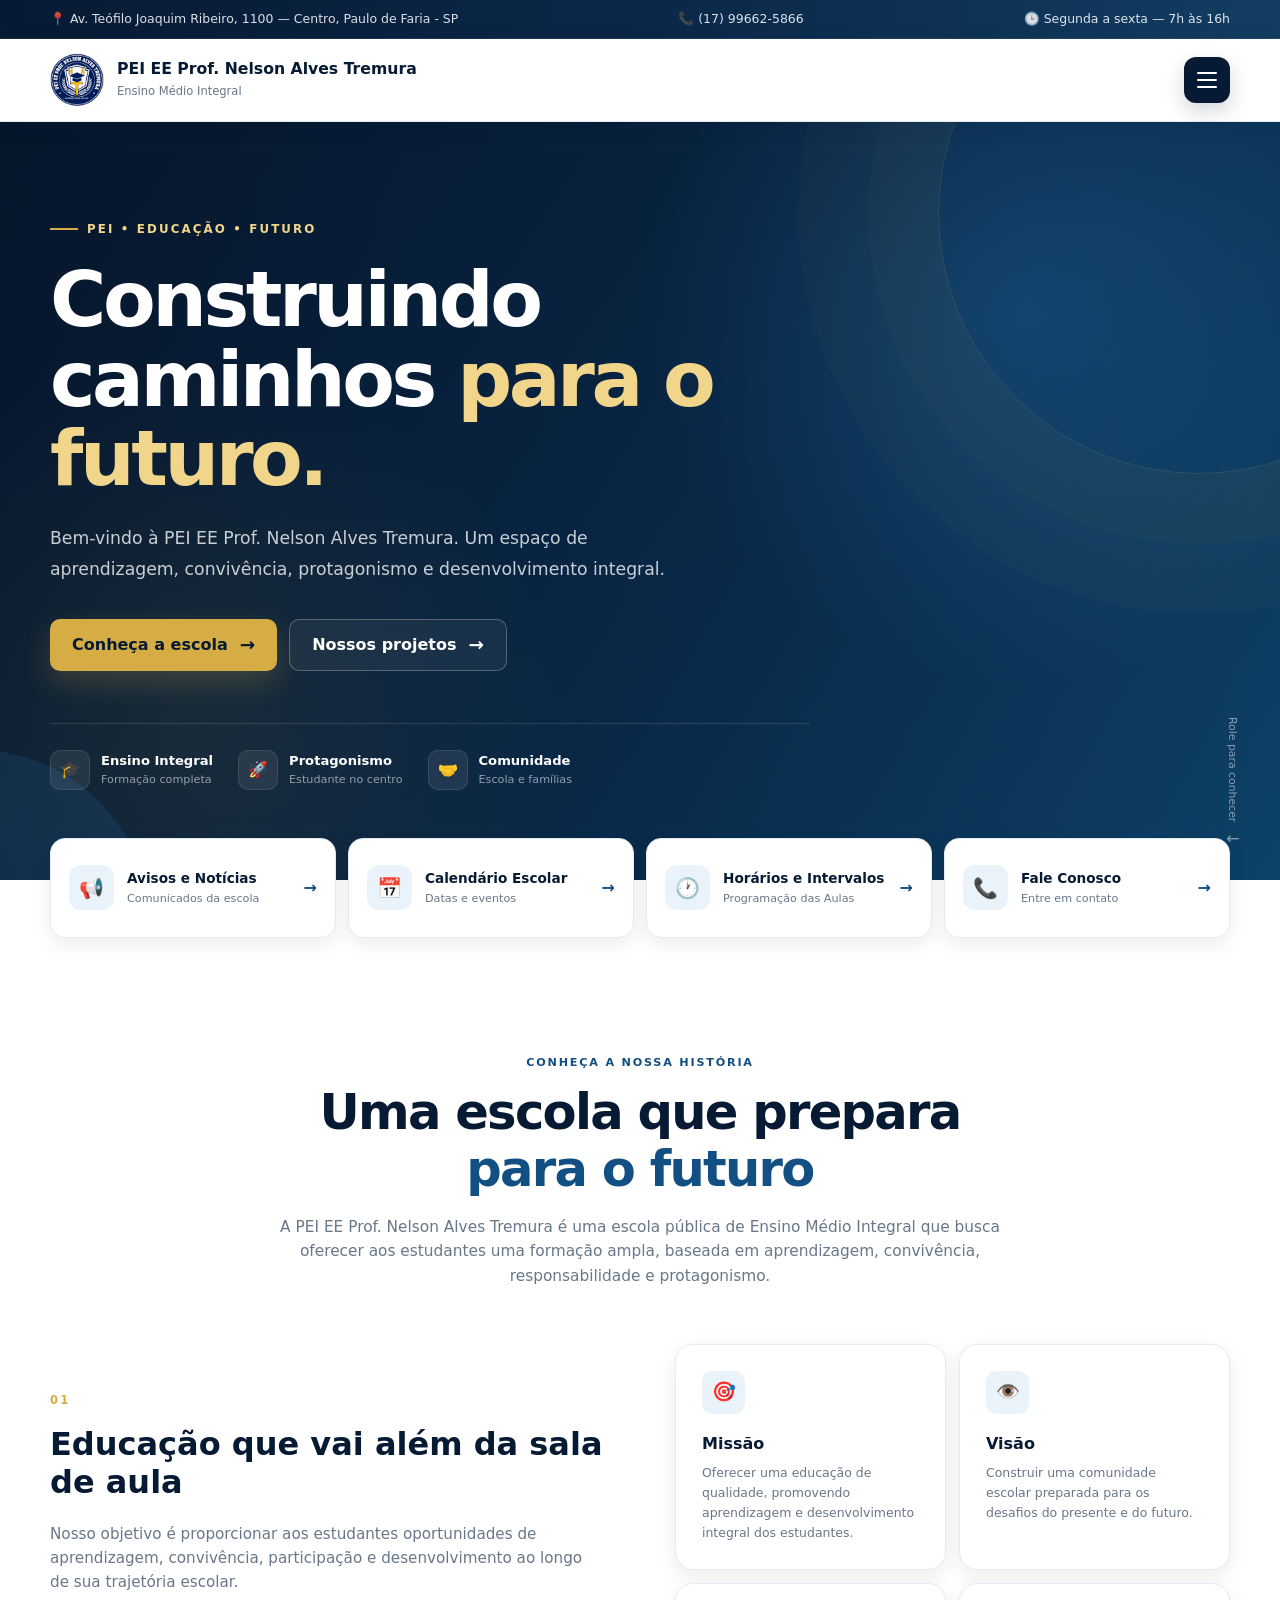
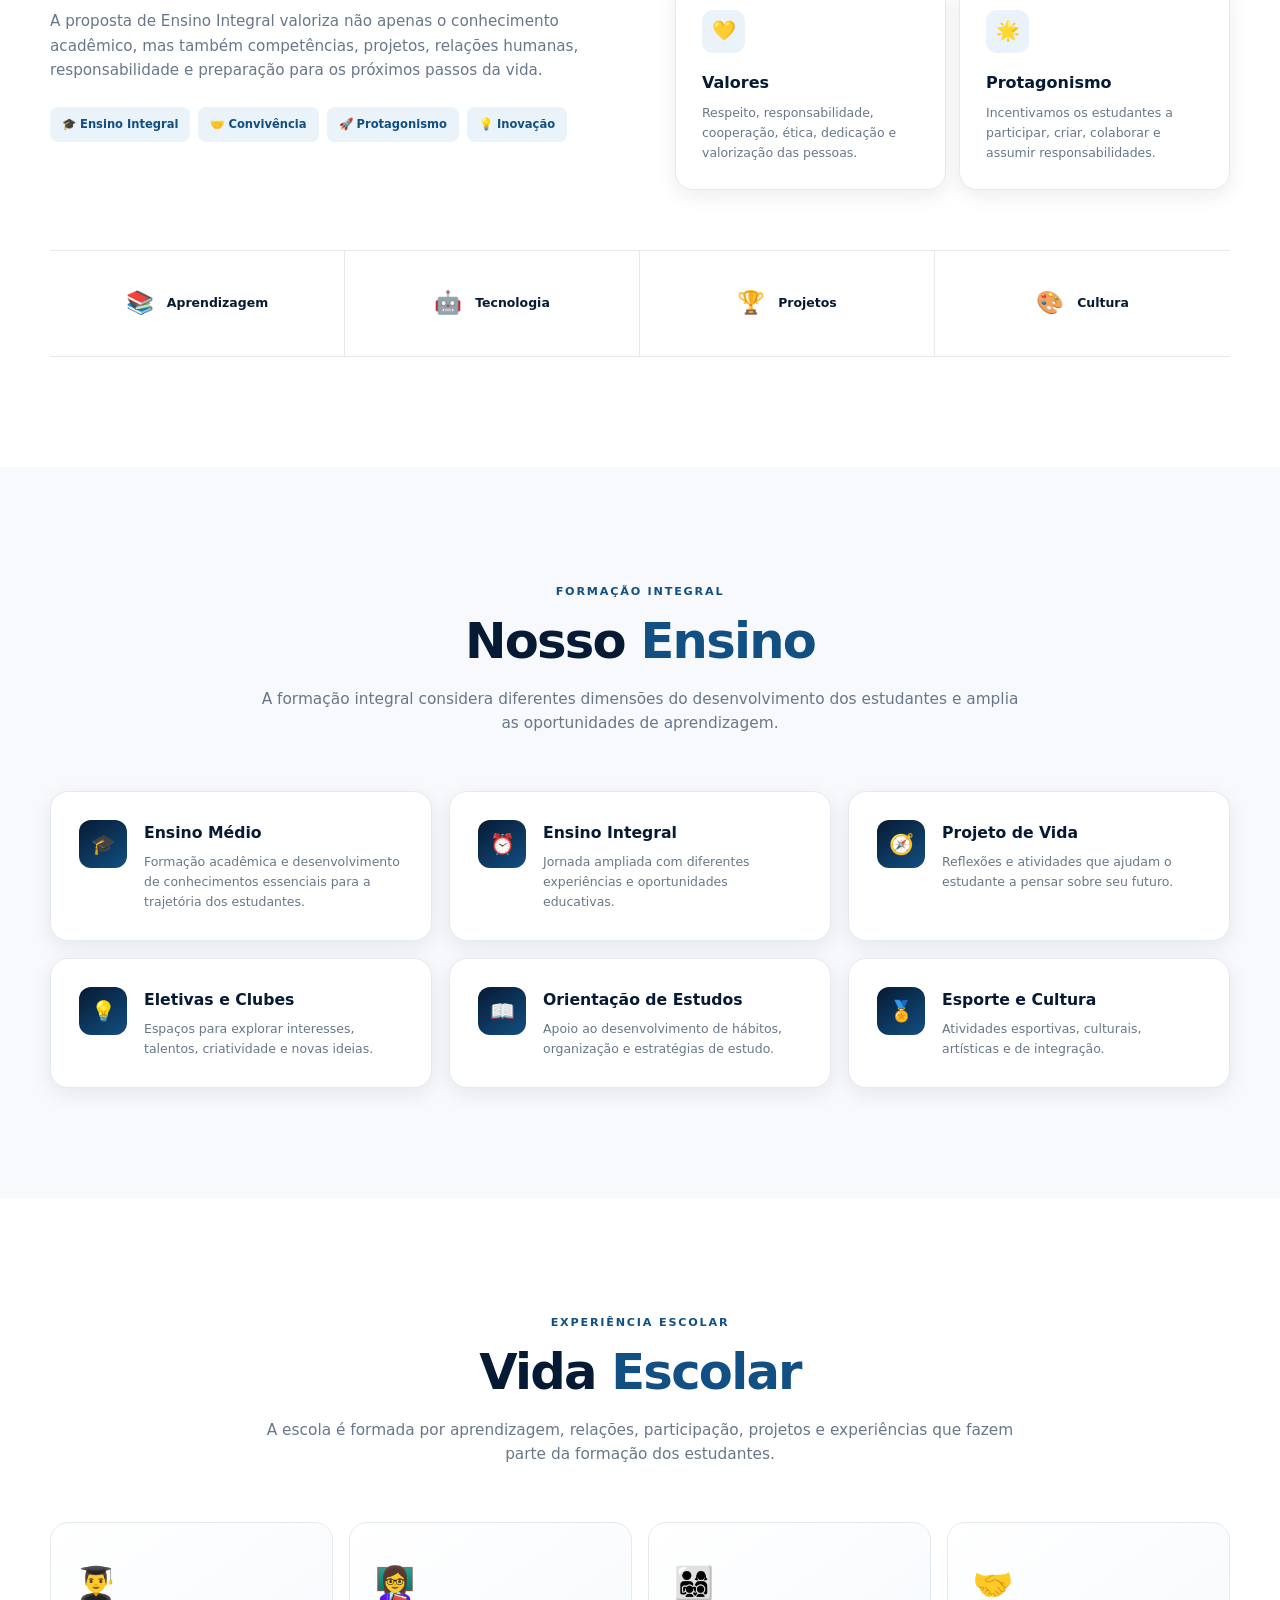
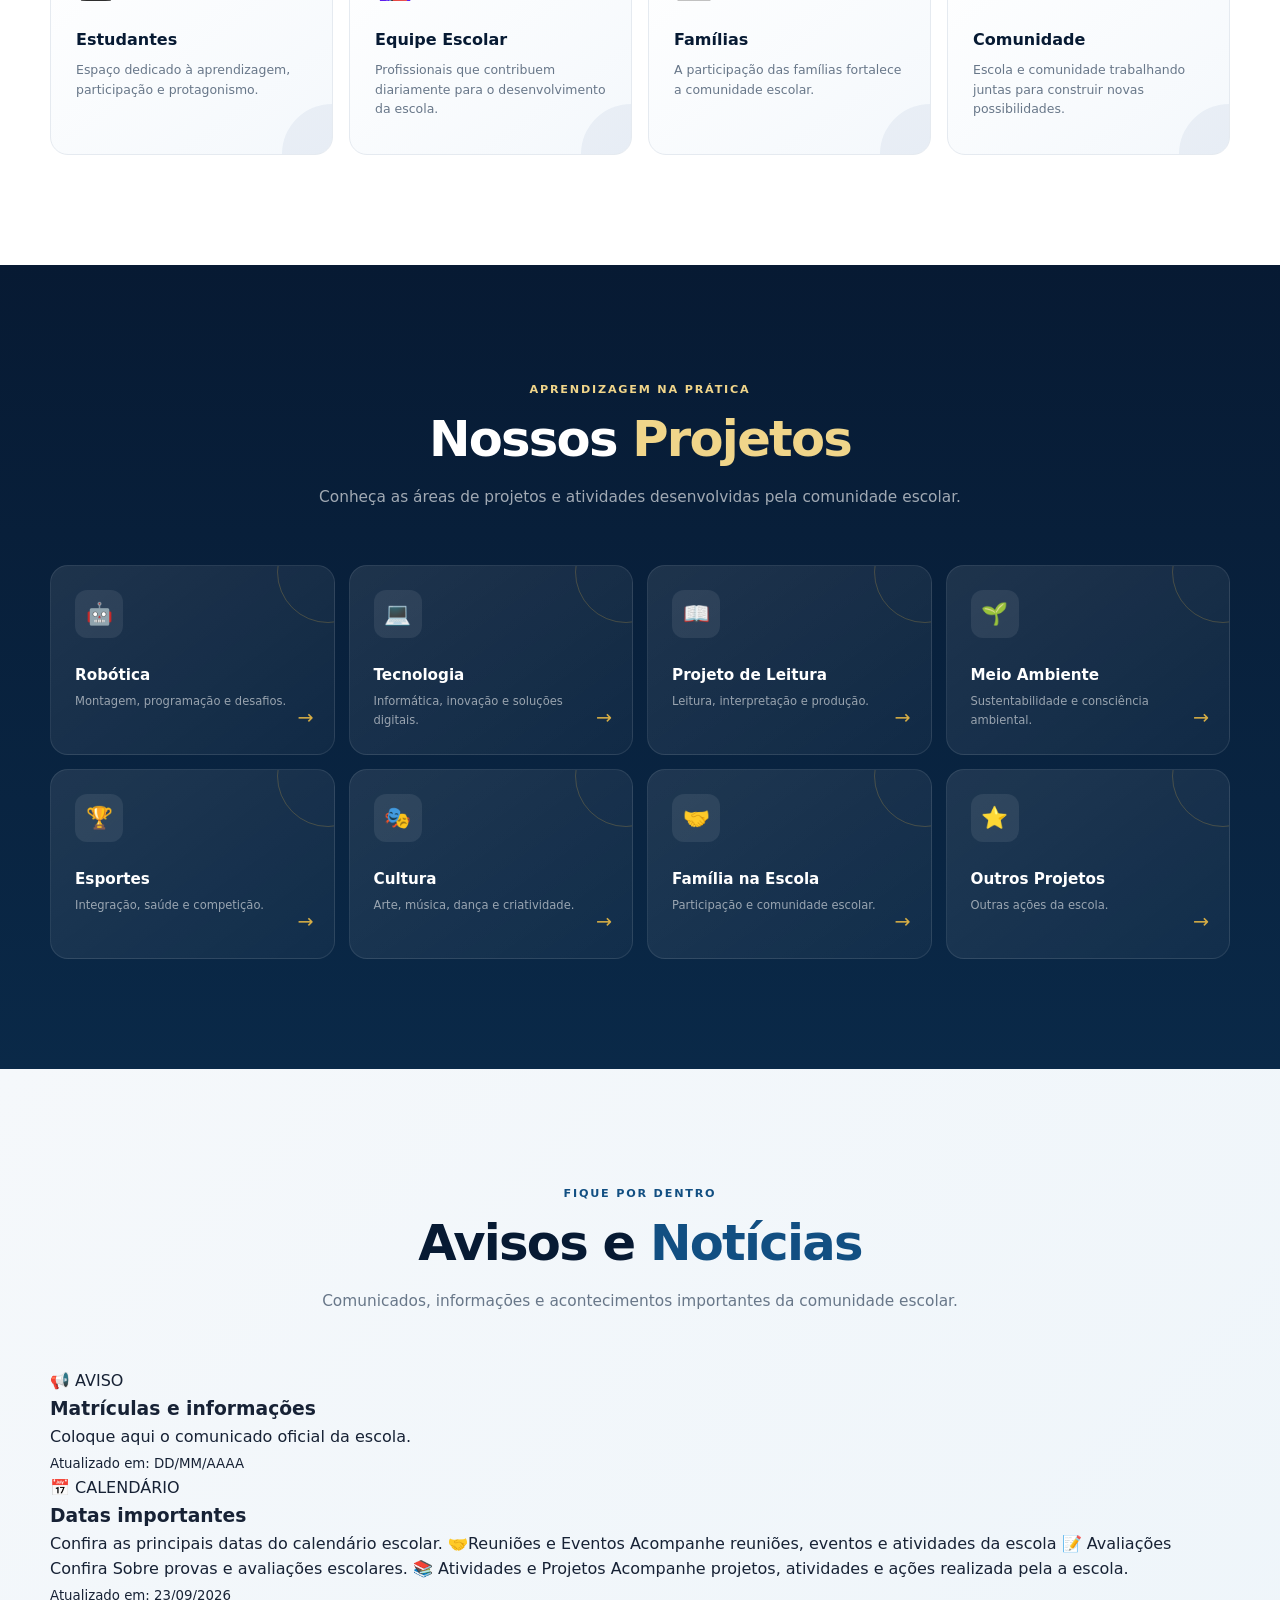
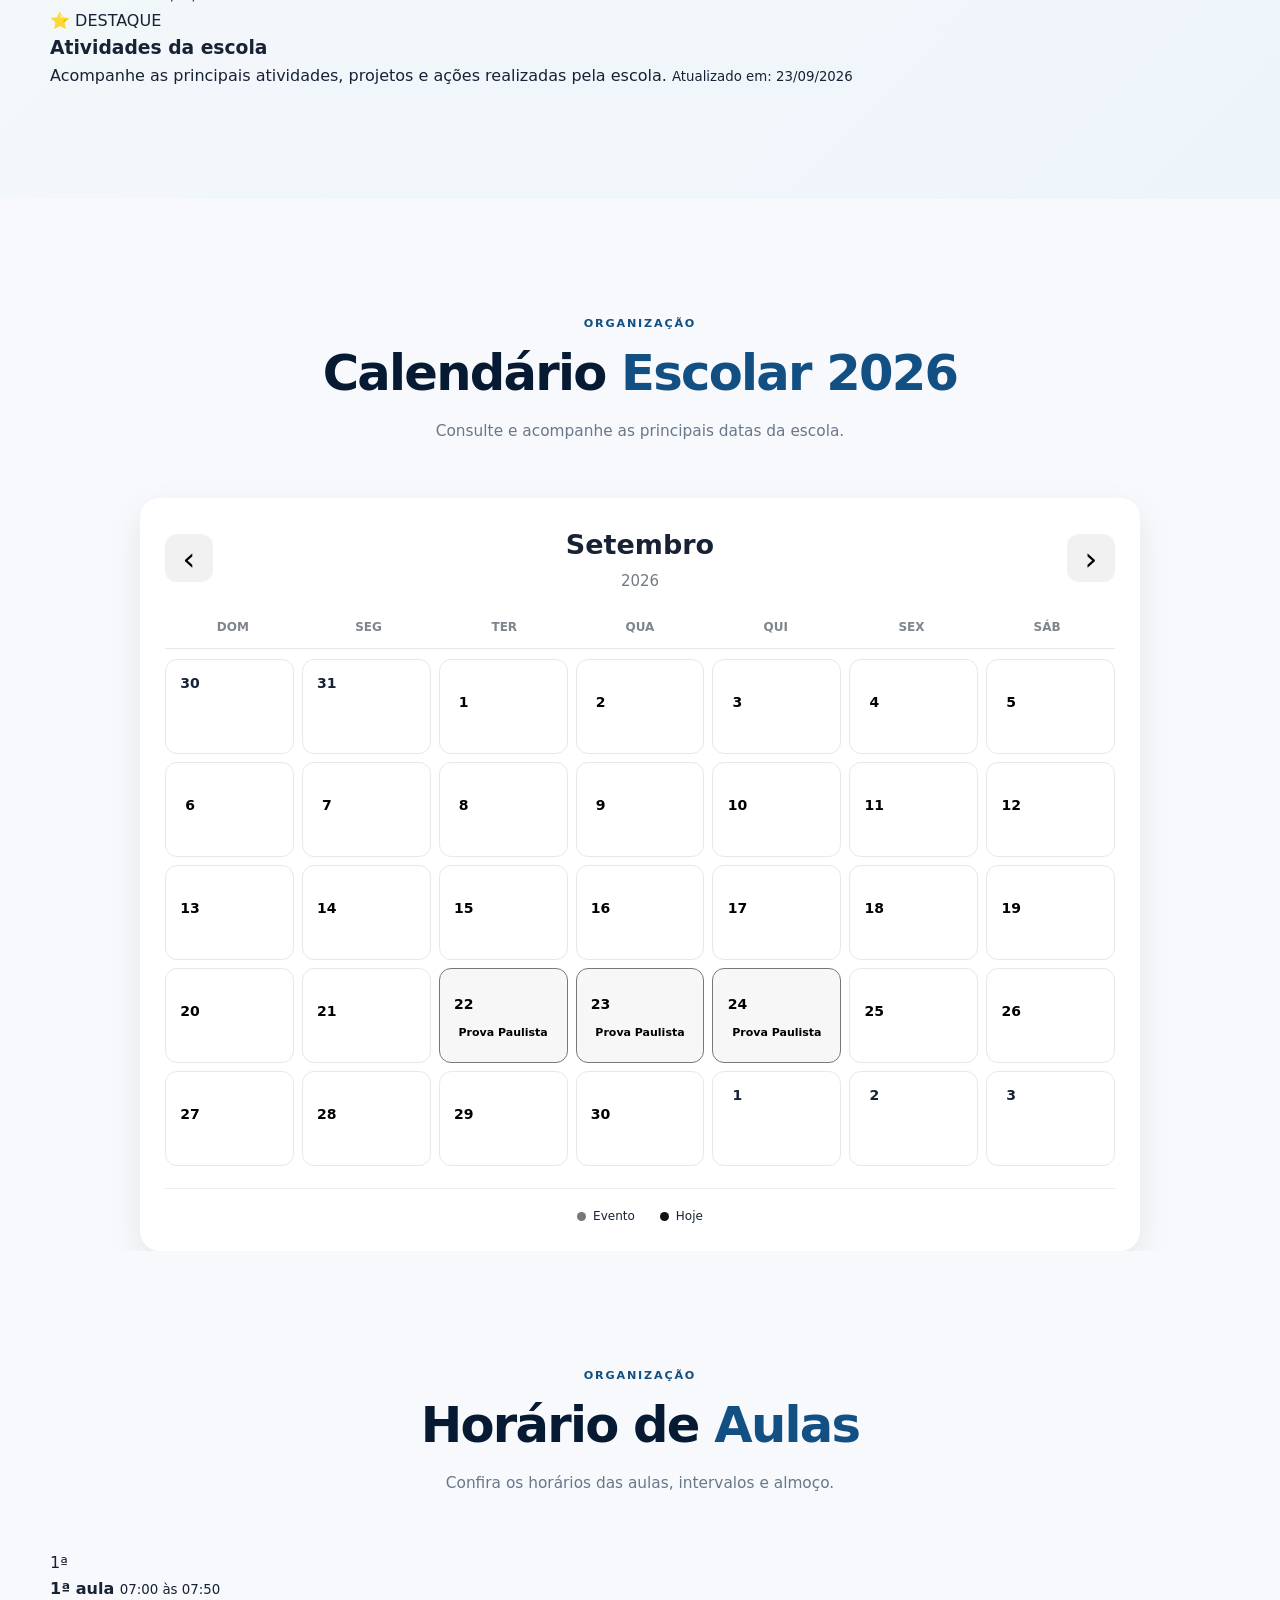
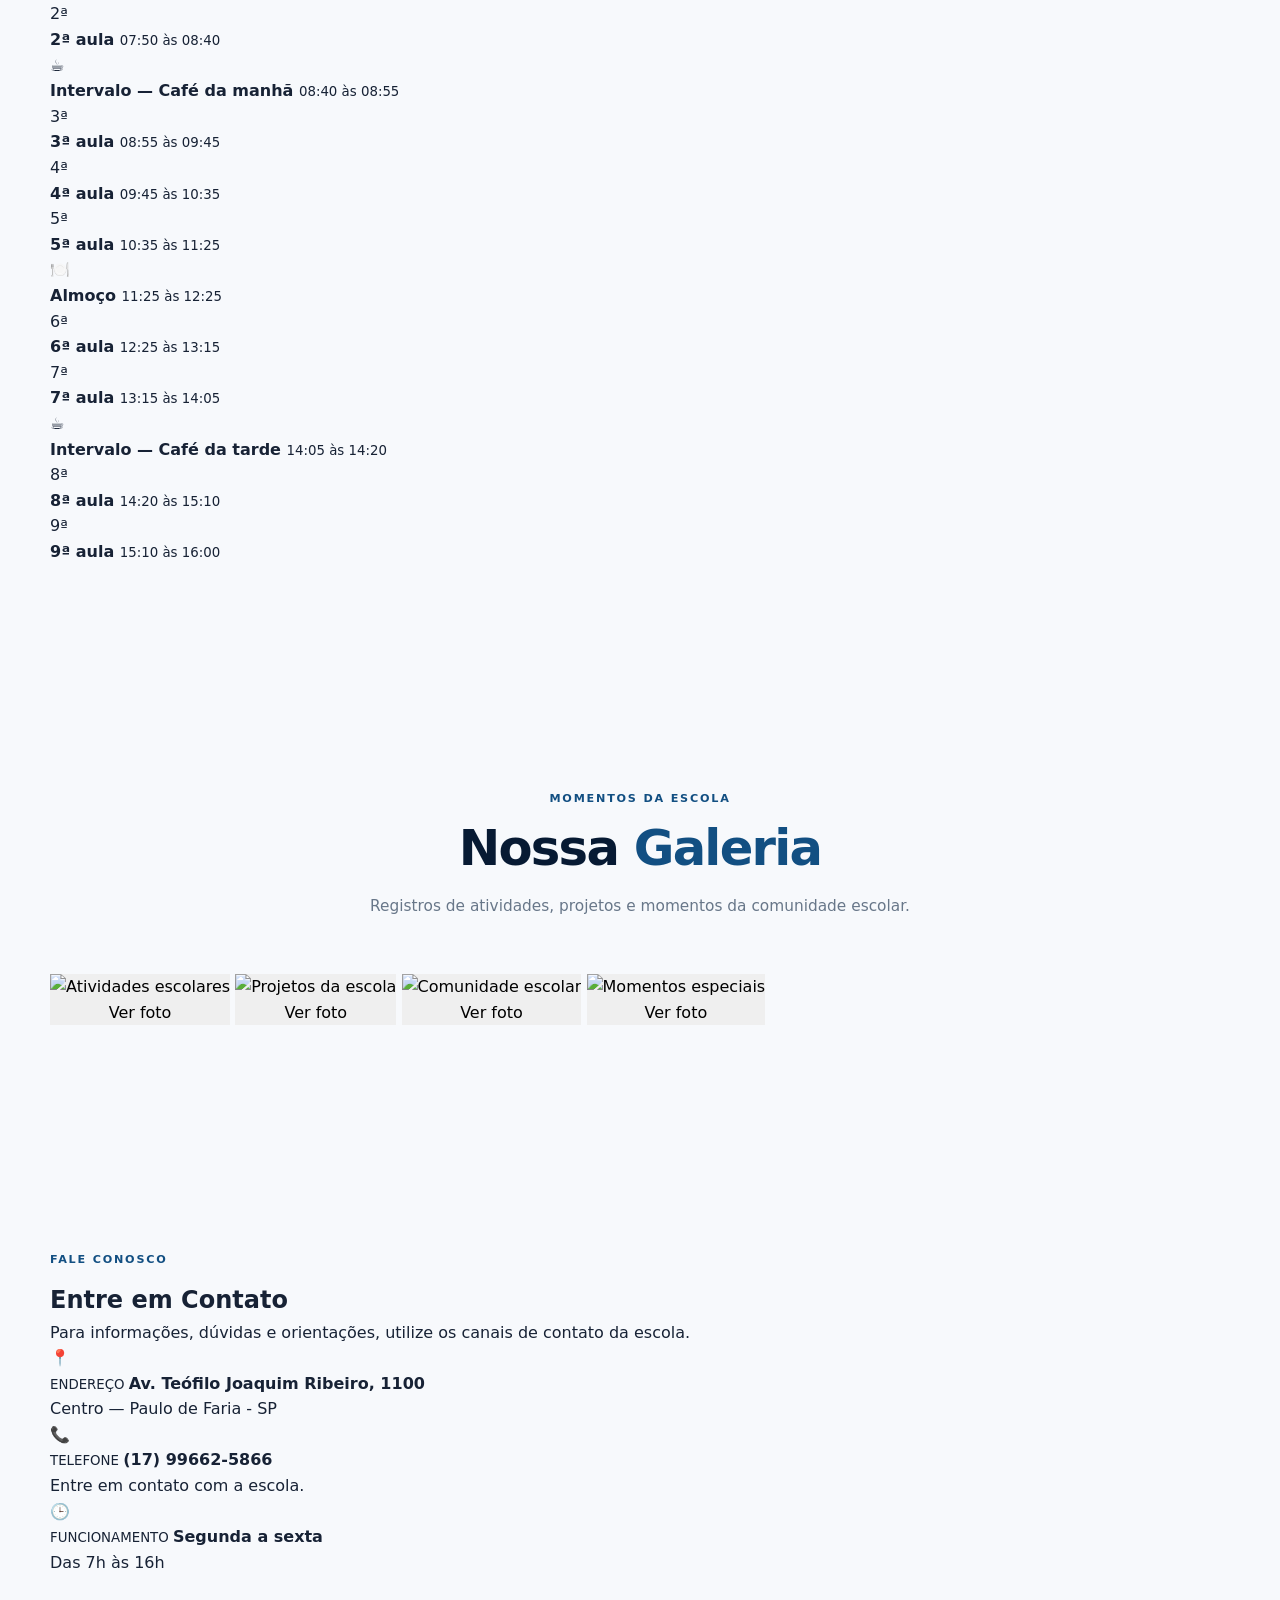
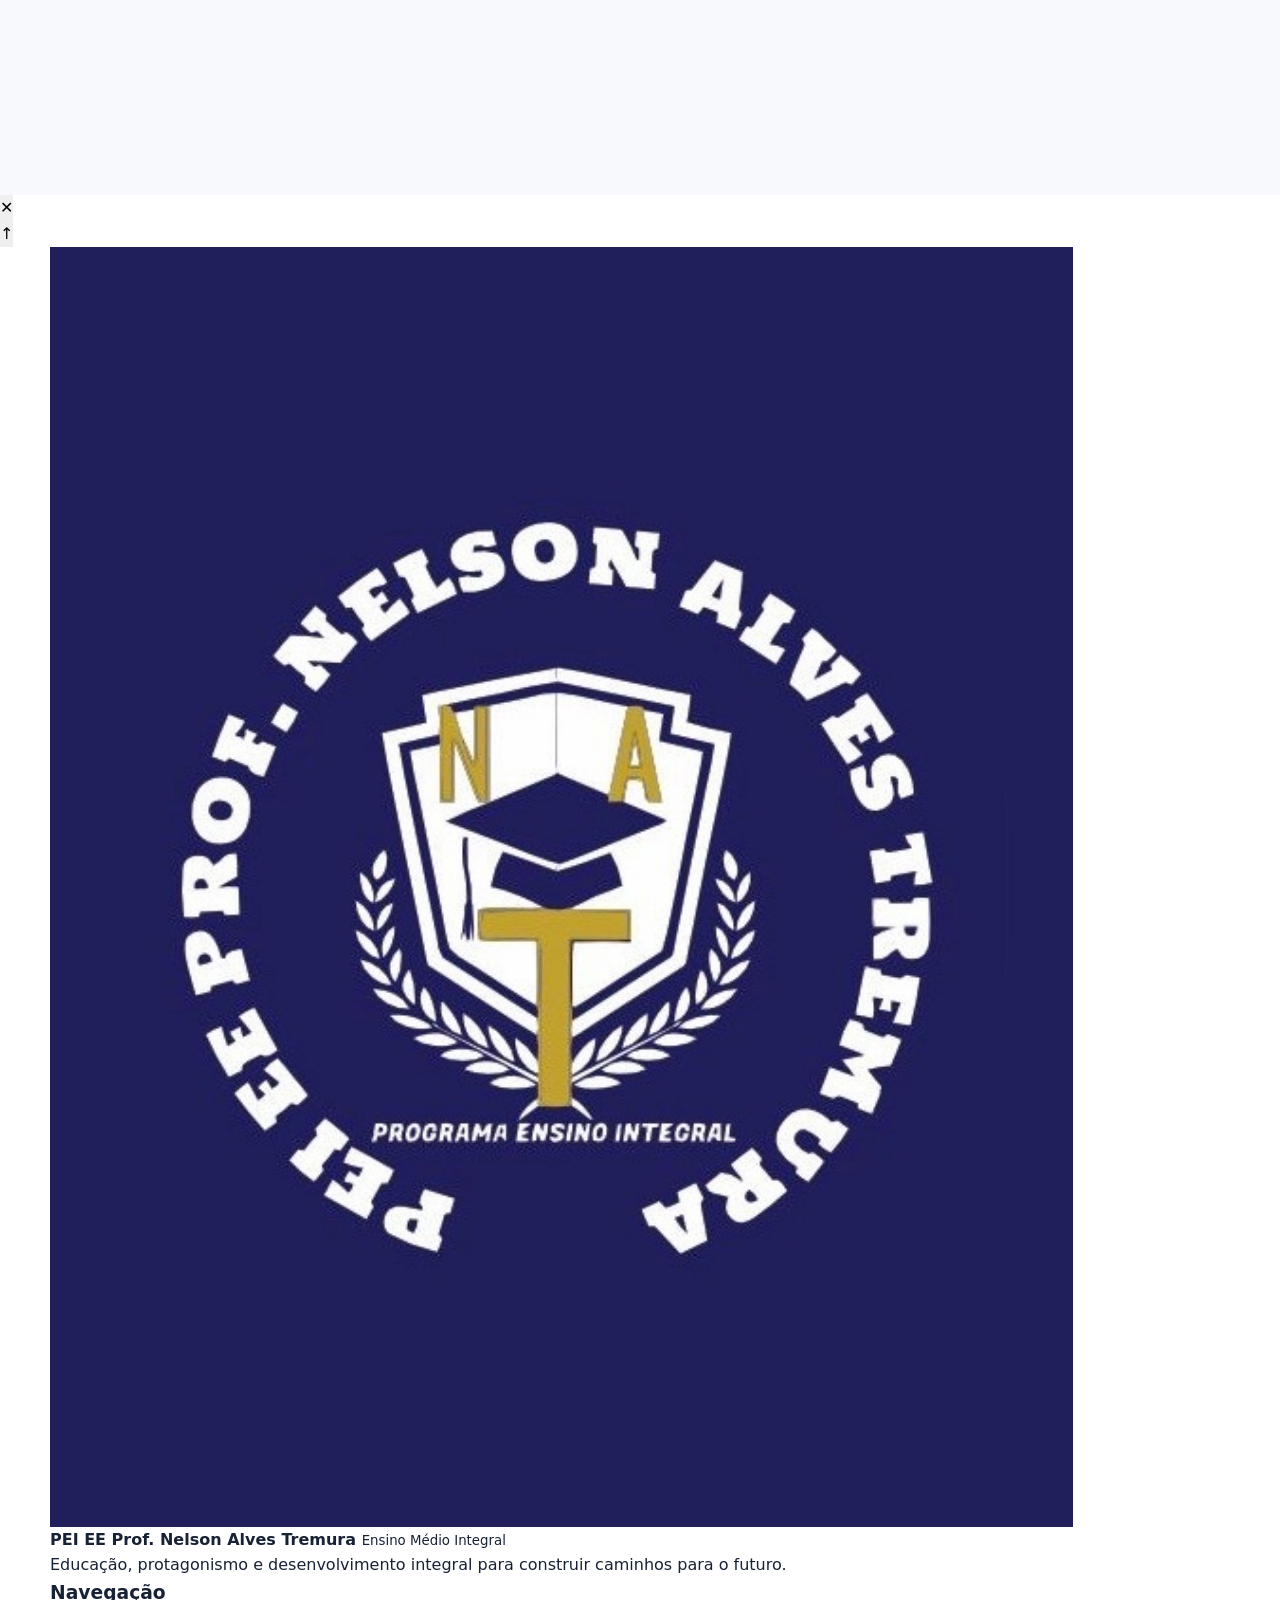
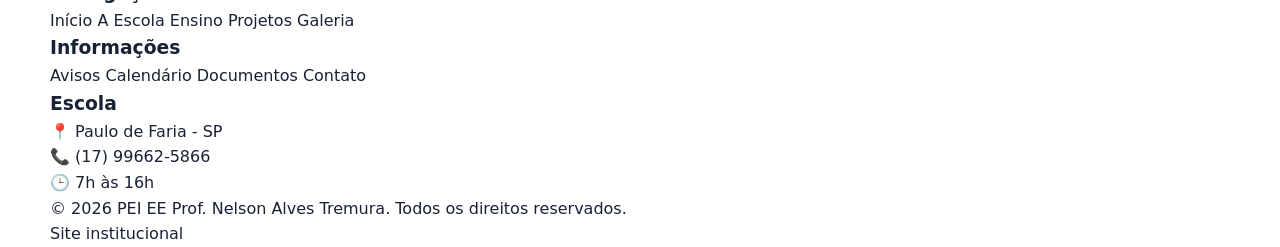
==== commit 60098f6b: "Add files via upload" ====
--- a/index.html
+++ b/index.html
@@ -52,7 +52,7 @@
 
             <a href="#inicio" class="logo-area">
 
-                <img src="assents/logo.svg.jpeg" alt="Logo da PEI EE Prof. Nelson Alves Tremura">
+                <img src="/logo.png" alt="Logo da PEI EE Prof. Nelson Alves Tremura">
 
                 <div class="logo-text">
 
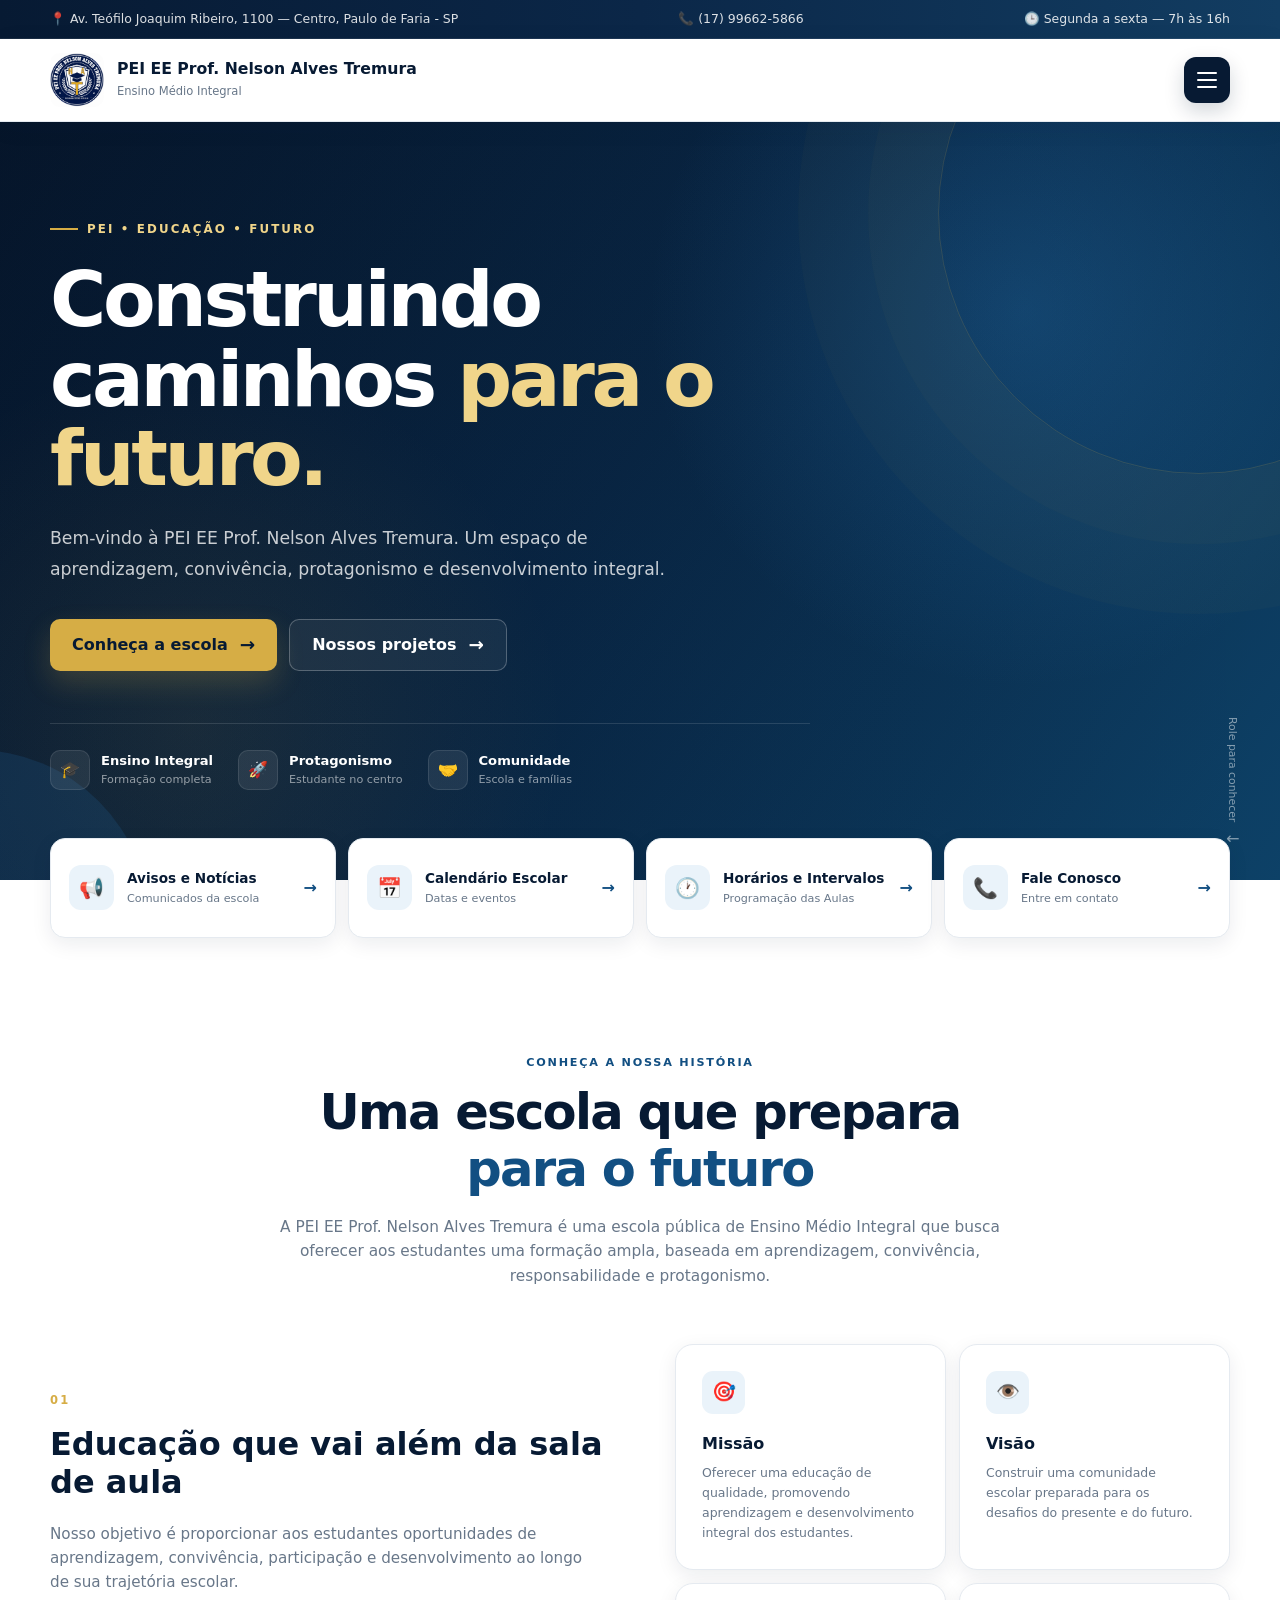
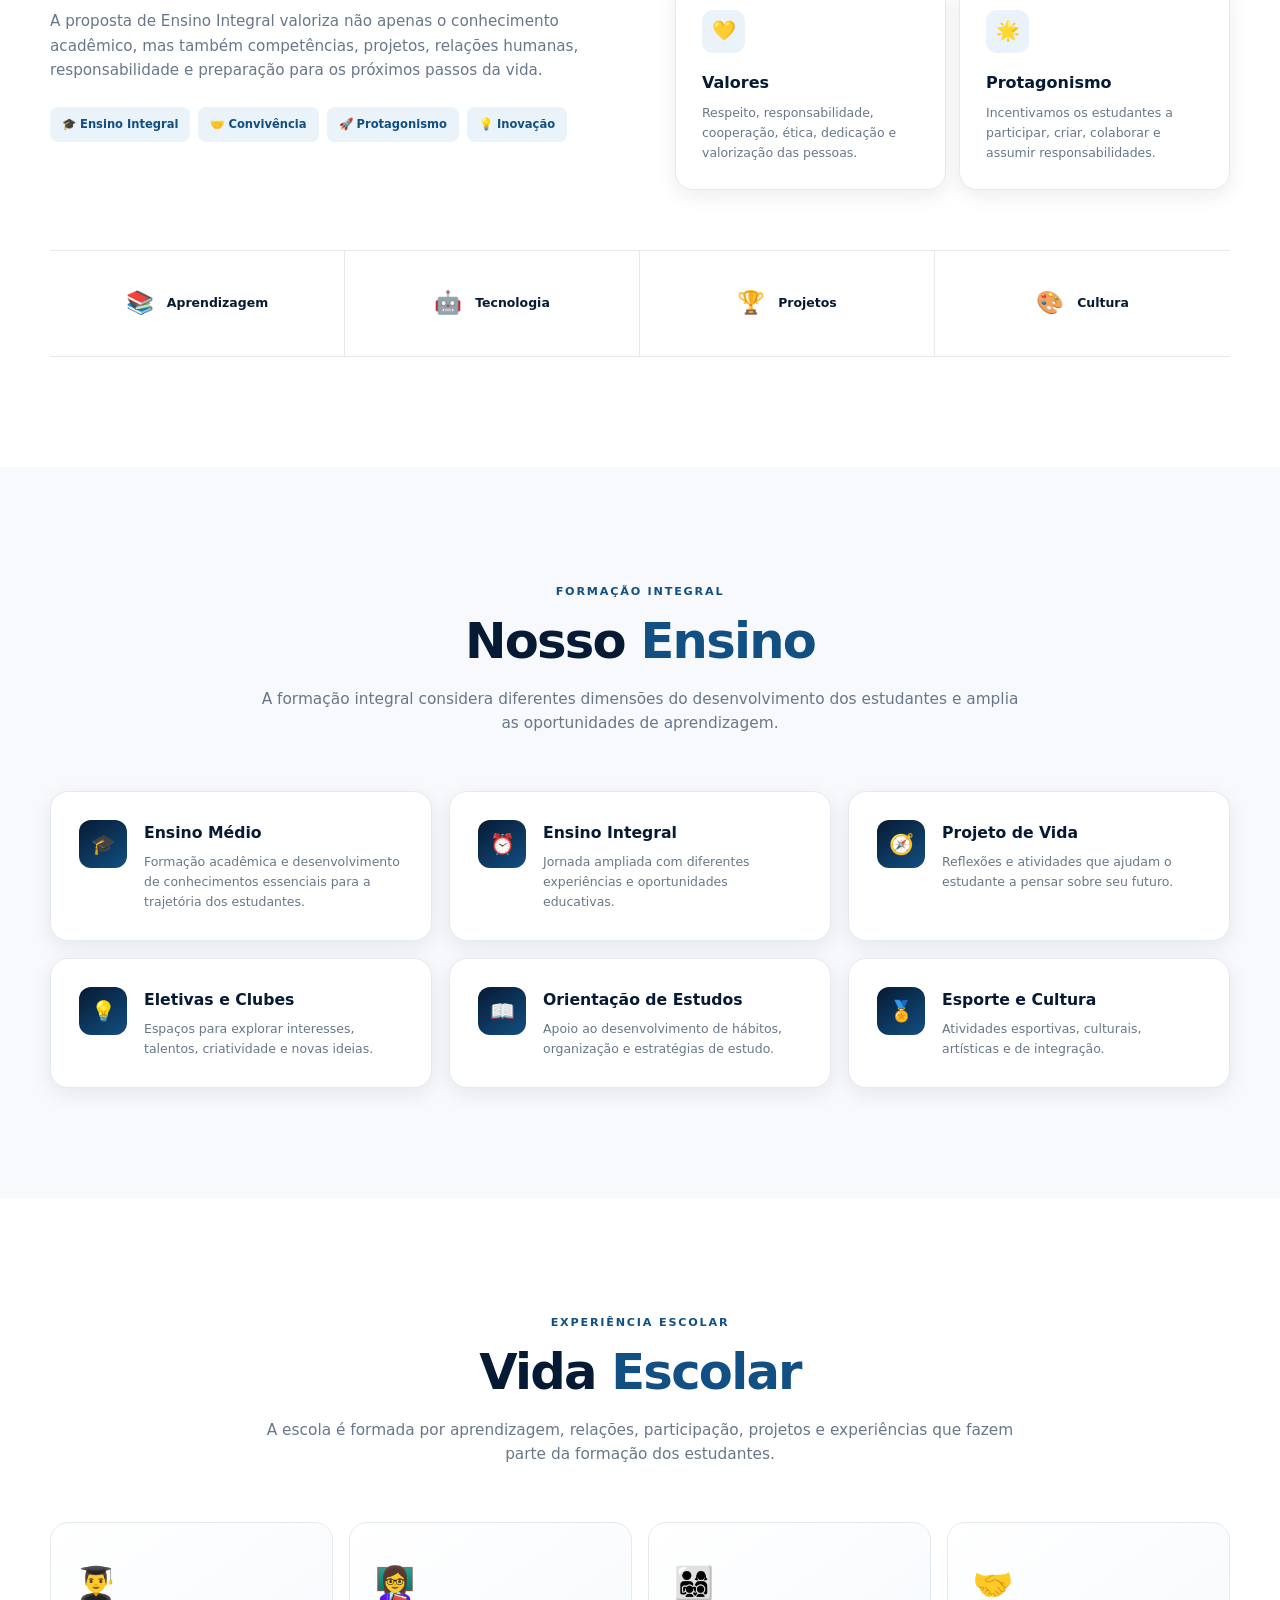
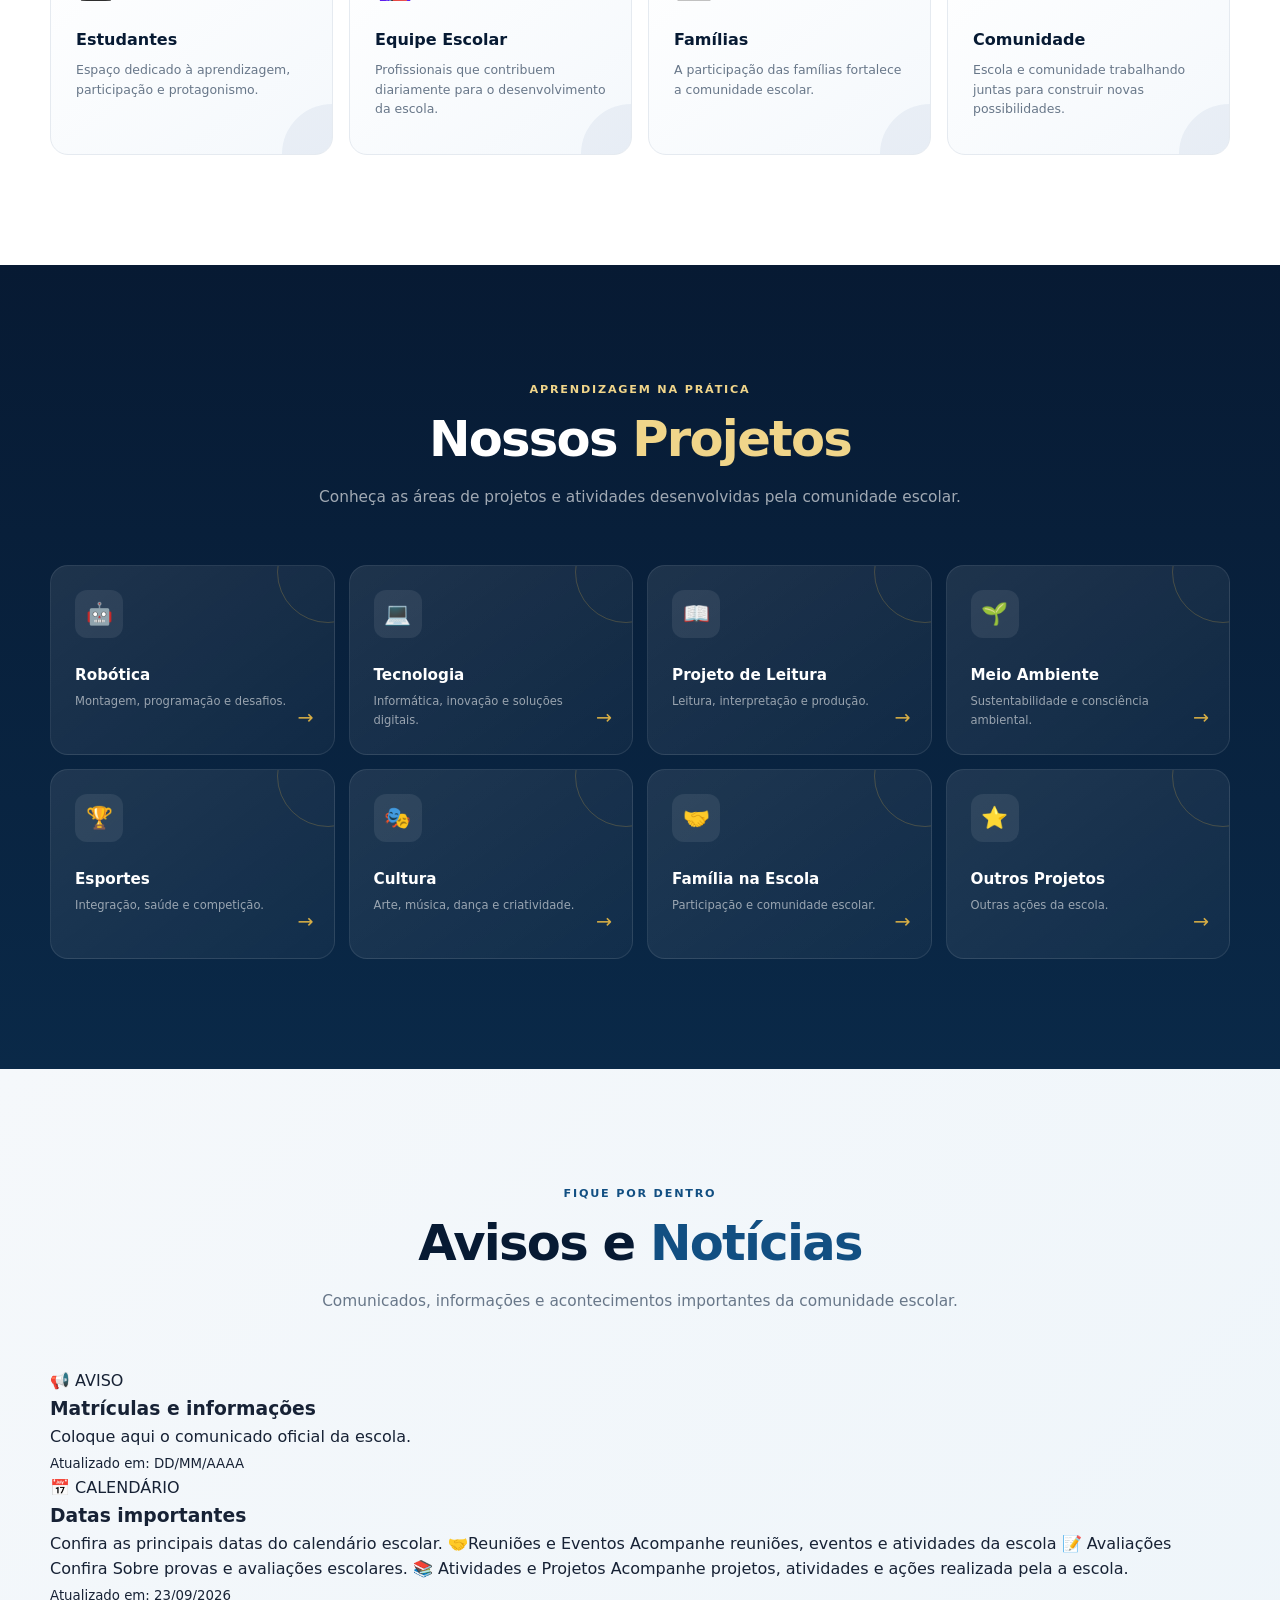
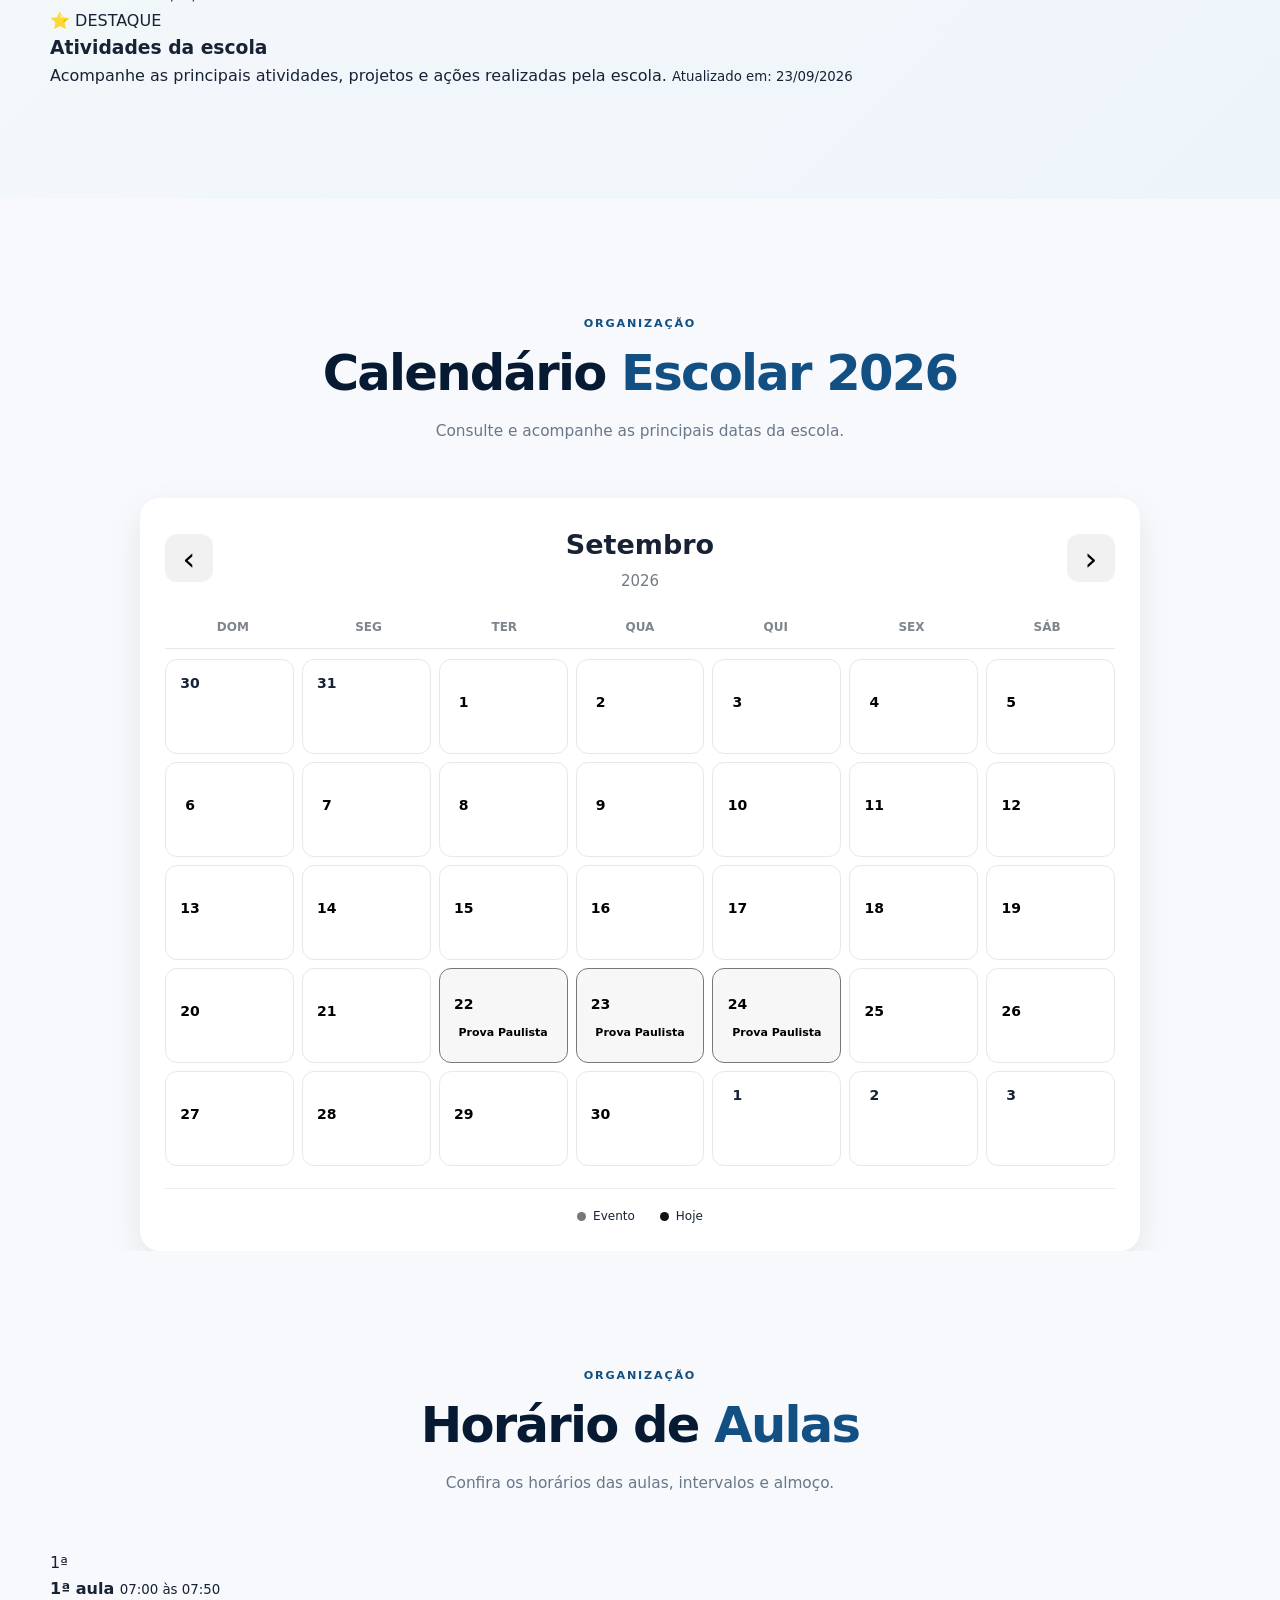
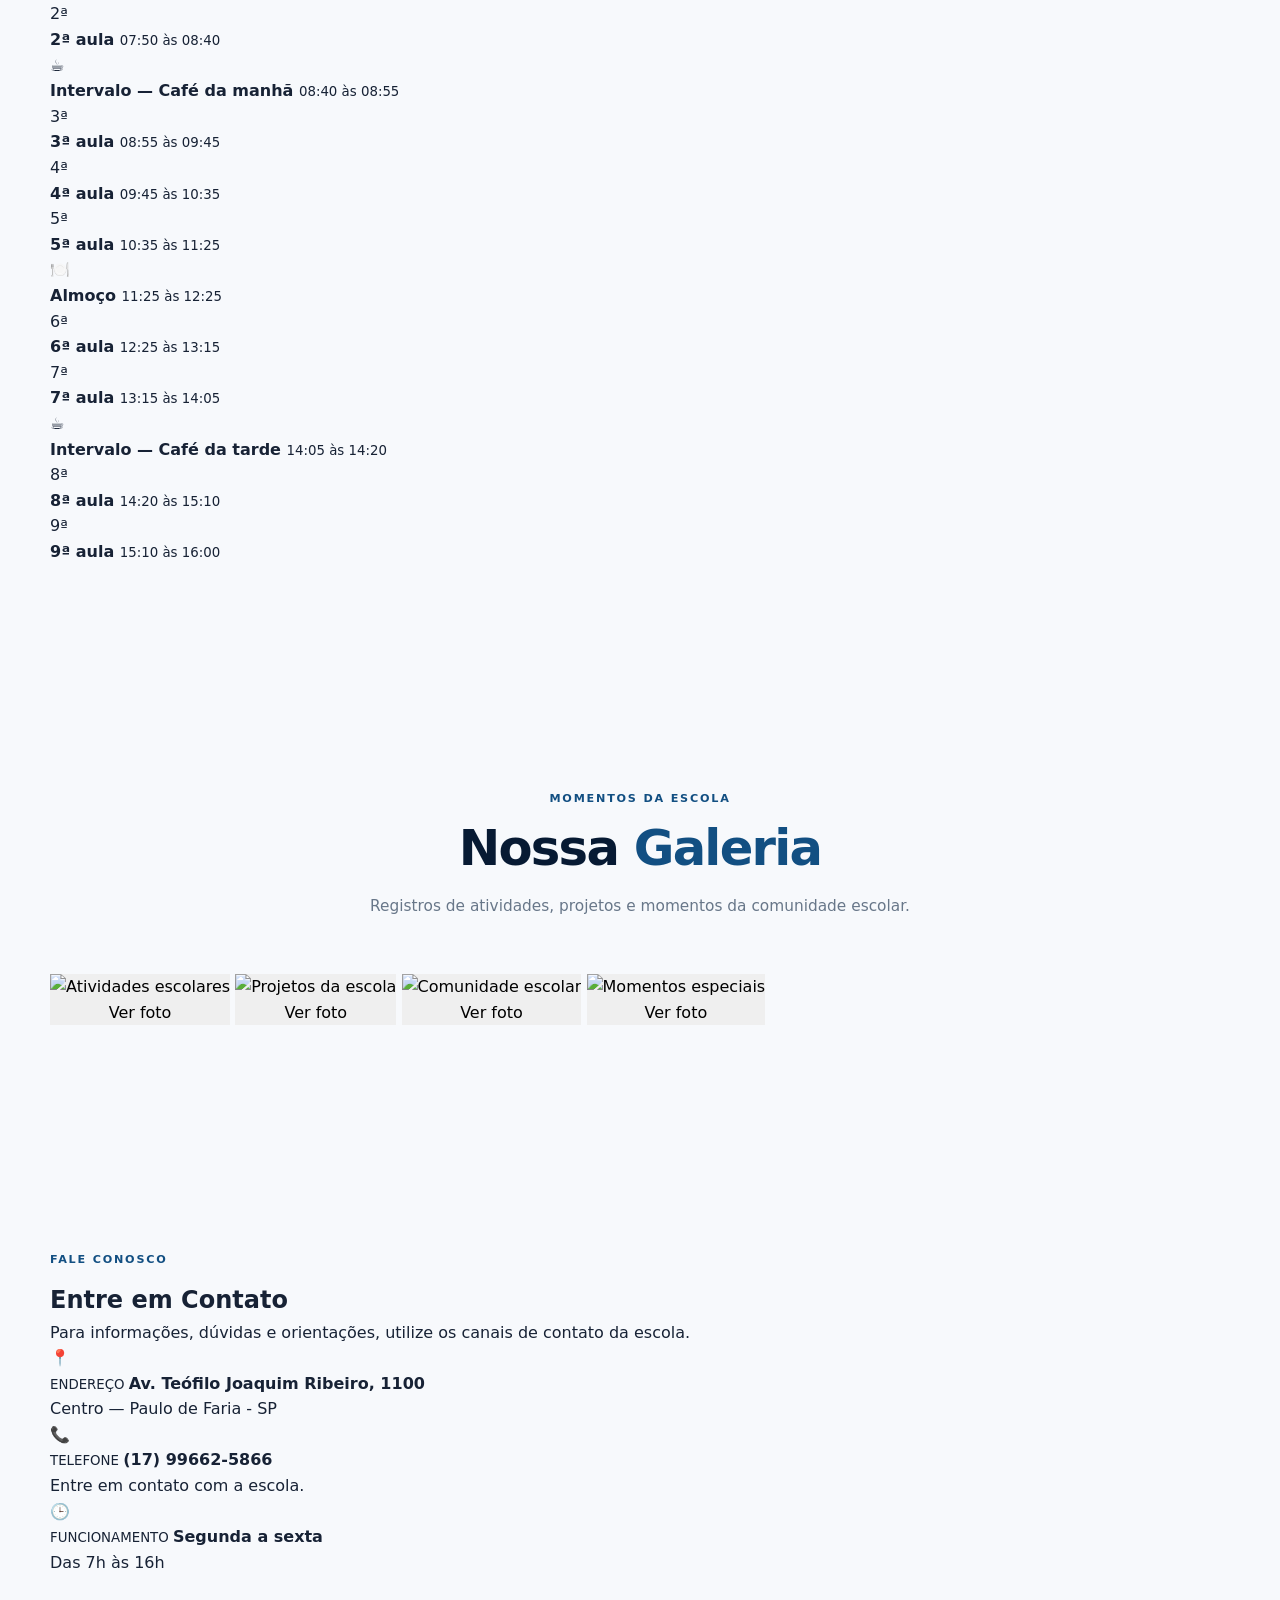
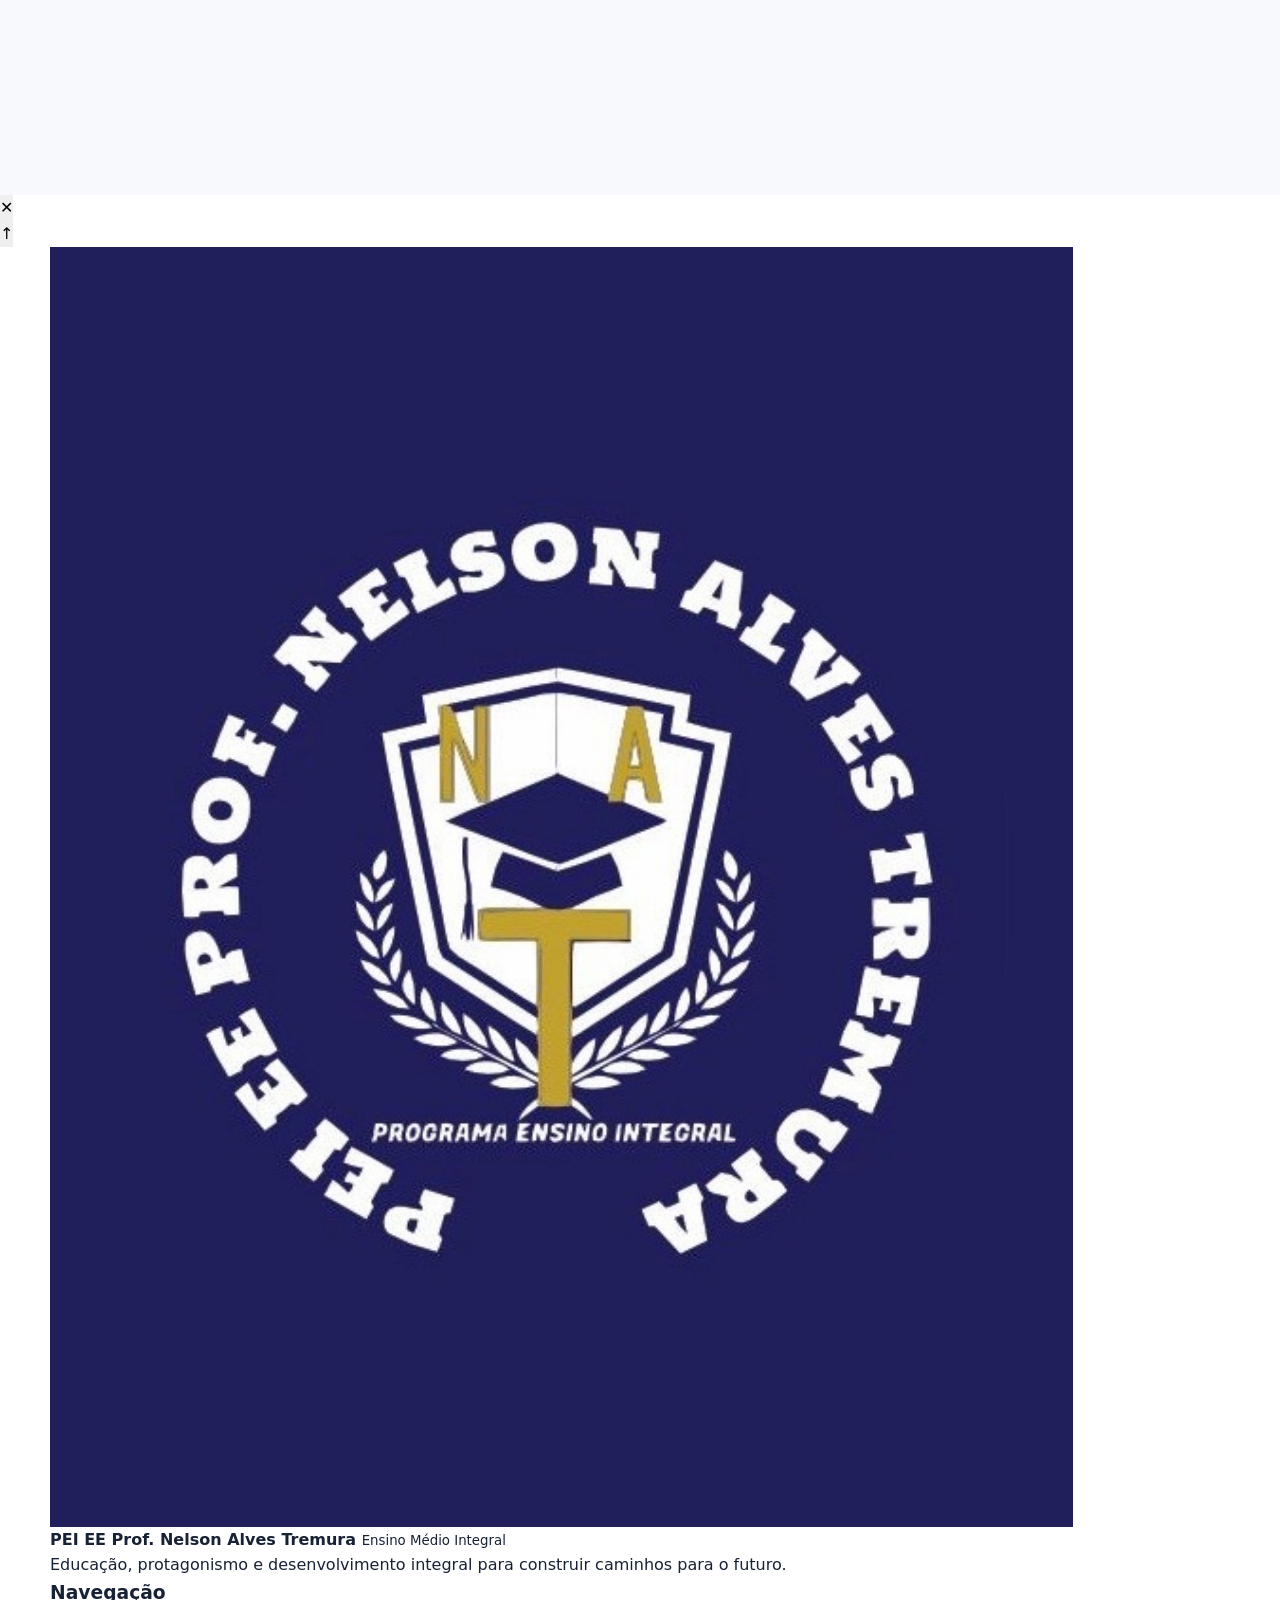
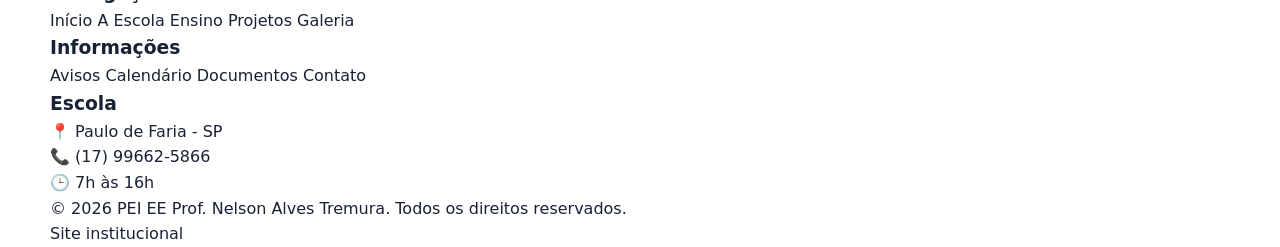
==== commit 7a159083: "Add files via upload" ====
--- a/index.html
+++ b/index.html
@@ -52,7 +52,7 @@
 
             <a href="#inicio" class="logo-area">
 
-                <img src="/logo.png" alt="Logo da PEI EE Prof. Nelson Alves Tremura">
+                <img src="/assents/logo.svg.jpeg" alt="Logo da PEI EE Prof. Nelson Alves Tremura">
 
                 <div class="logo-text">
 
@@ -1750,7 +1750,7 @@
 
                     <div class="footer-logo">
 
-                        <img src="/foto.img.jpeg" alt="Logo da PEI EE Prof. Nelson Alves Tremura">
+                        <img src="/assents/foto.img.jpeg" alt="Logo da PEI EE Prof. Nelson Alves Tremura">
 
                         <div>
 
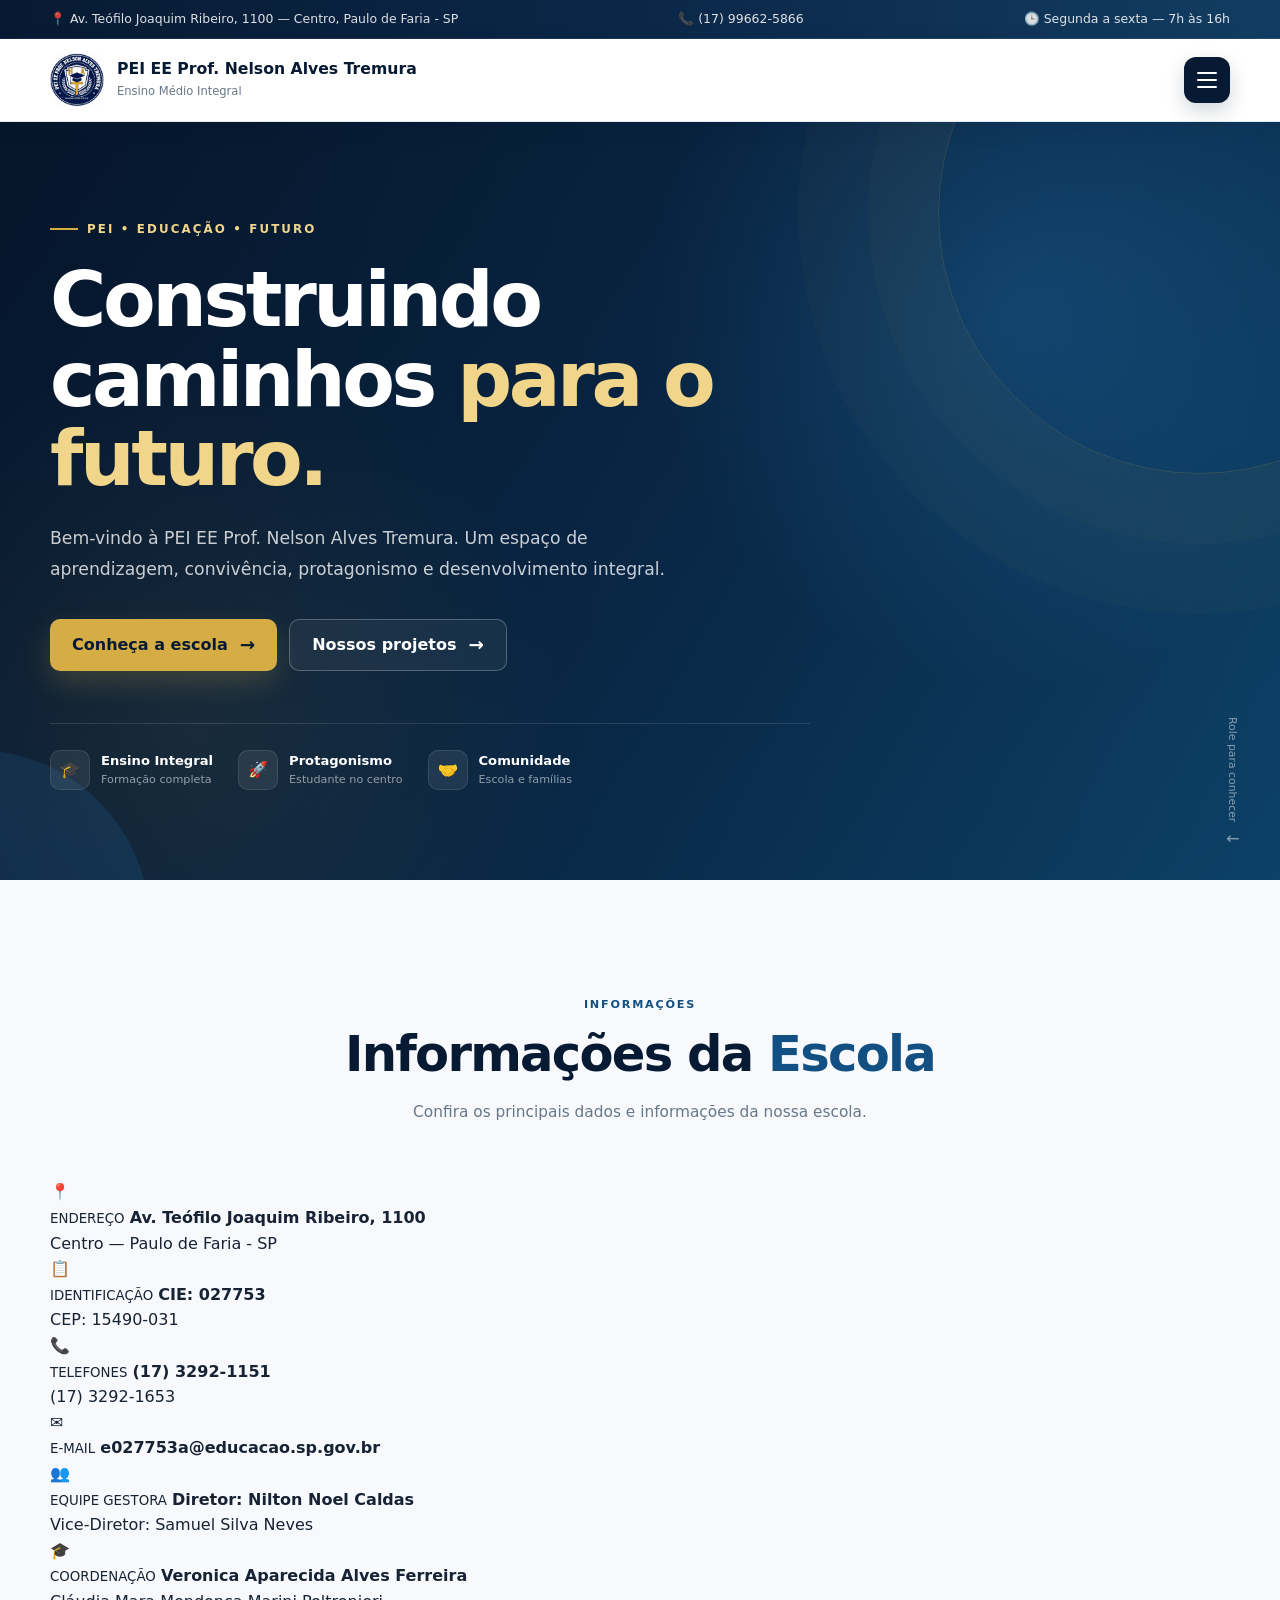
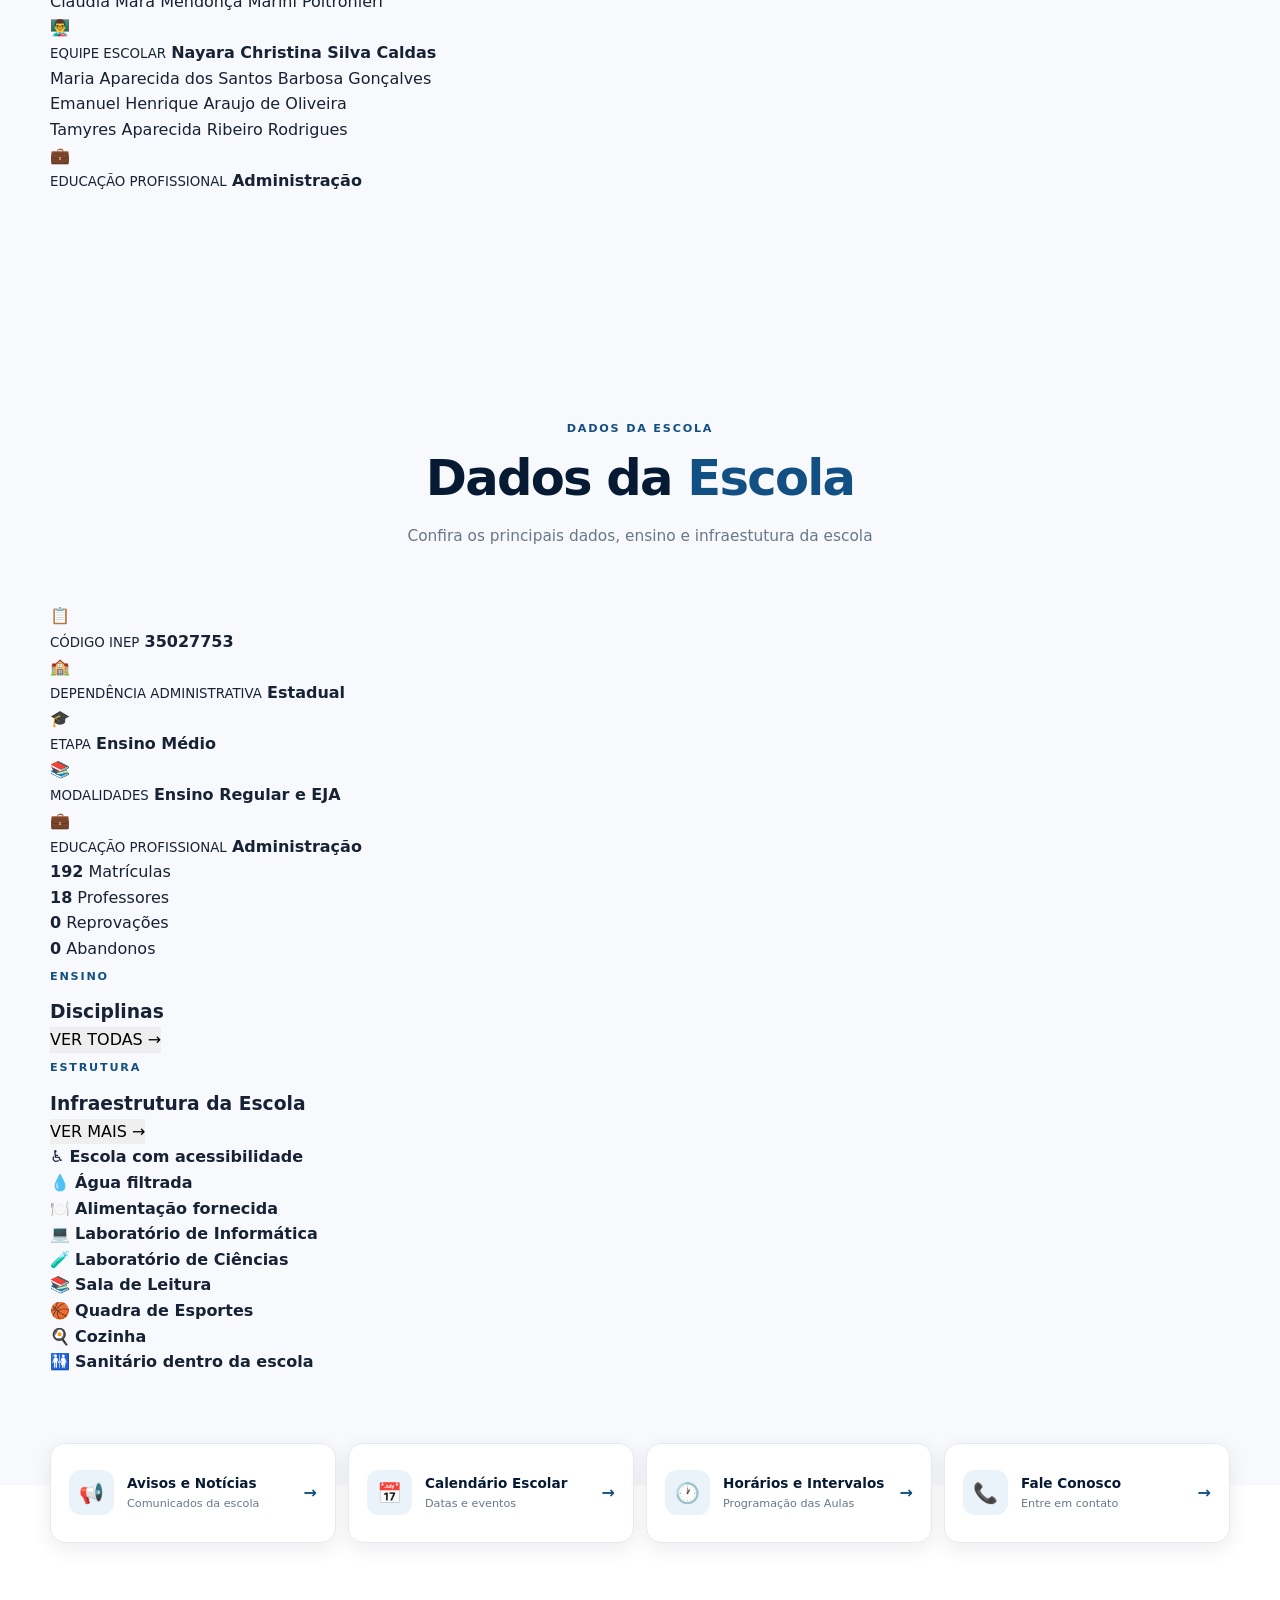
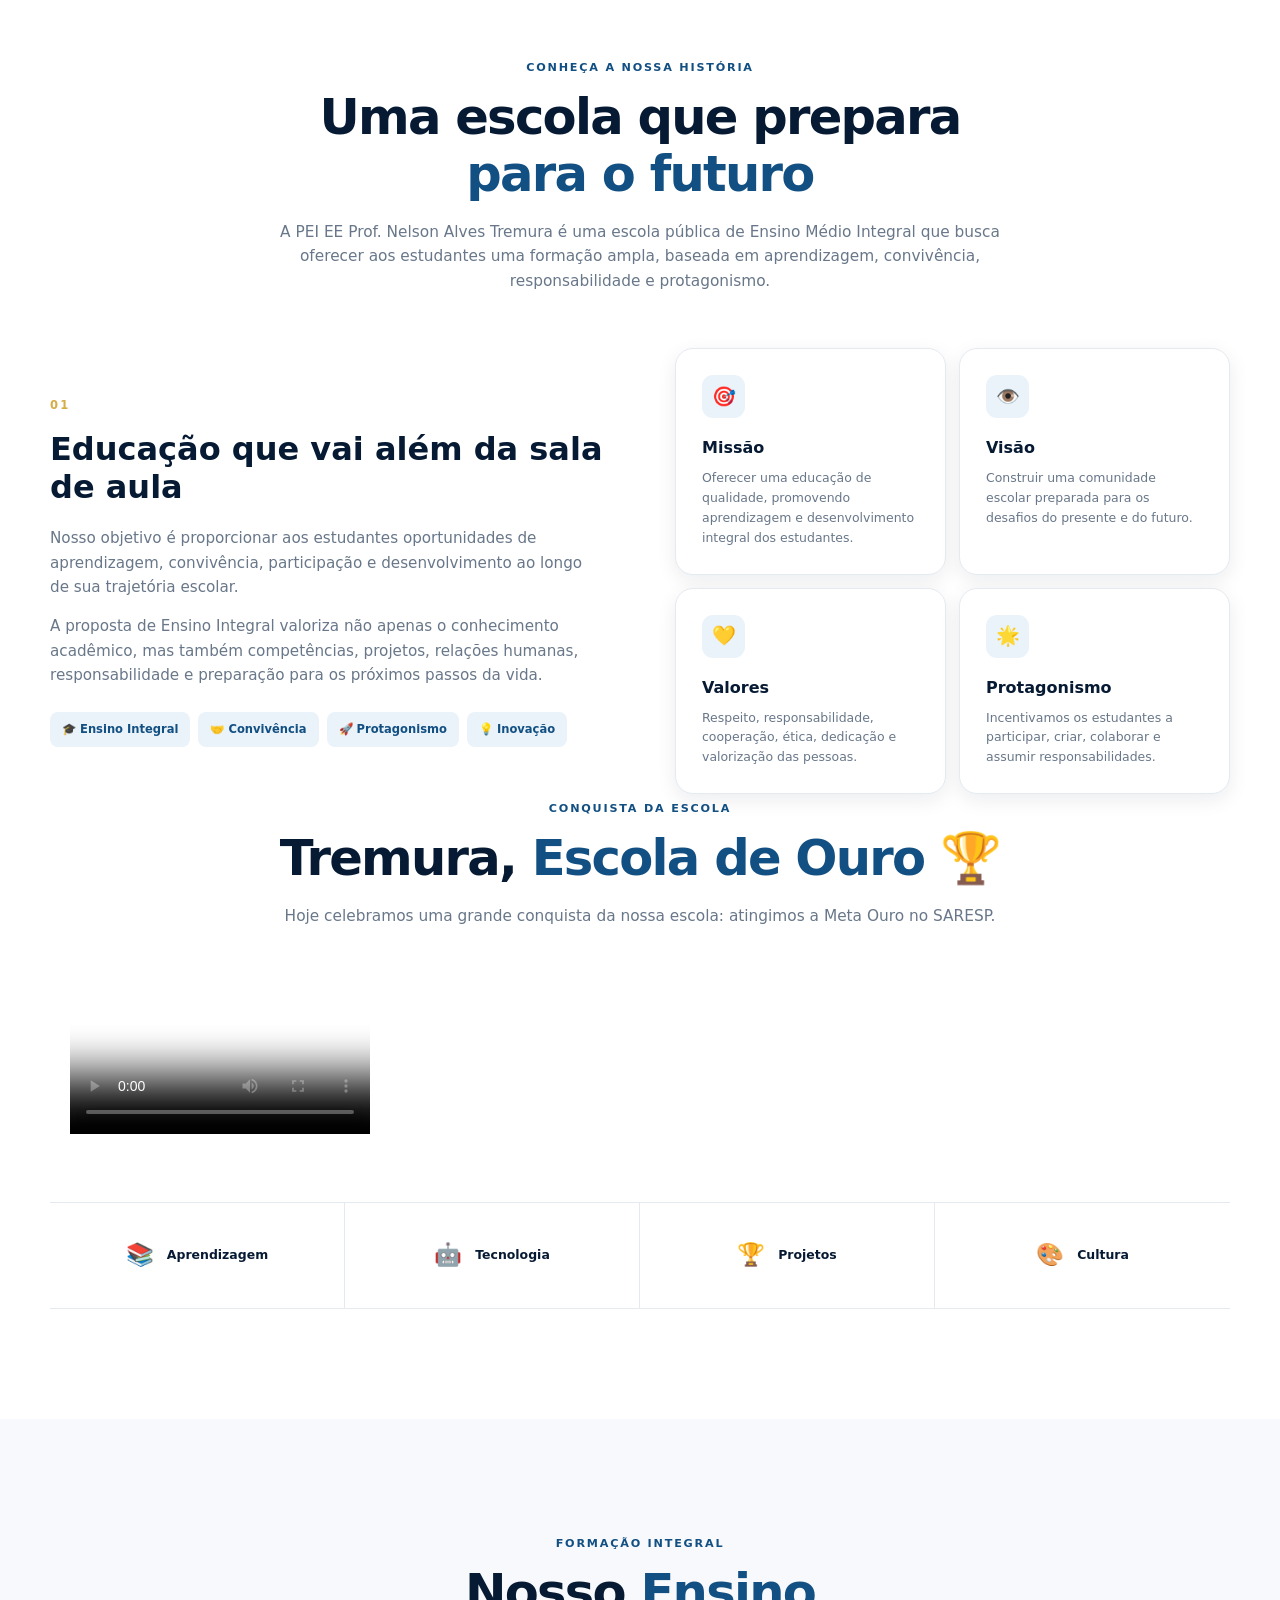
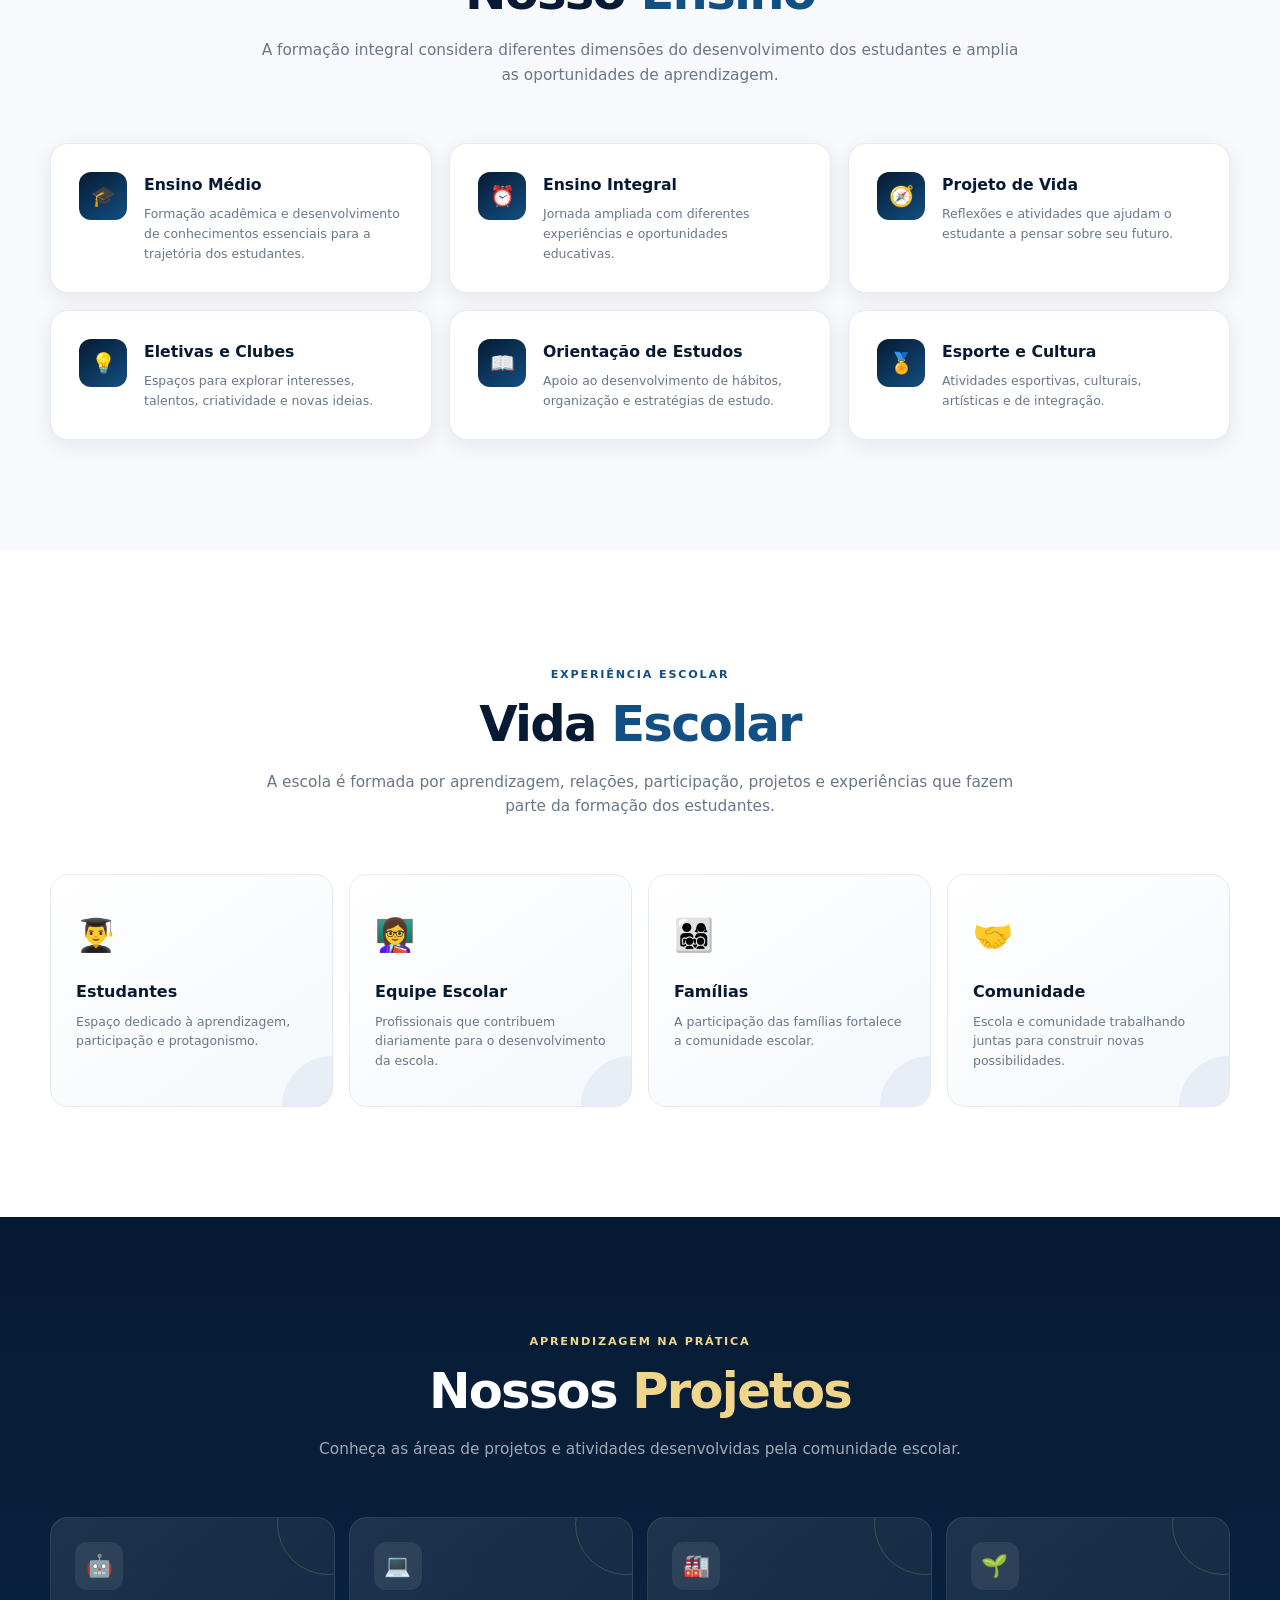
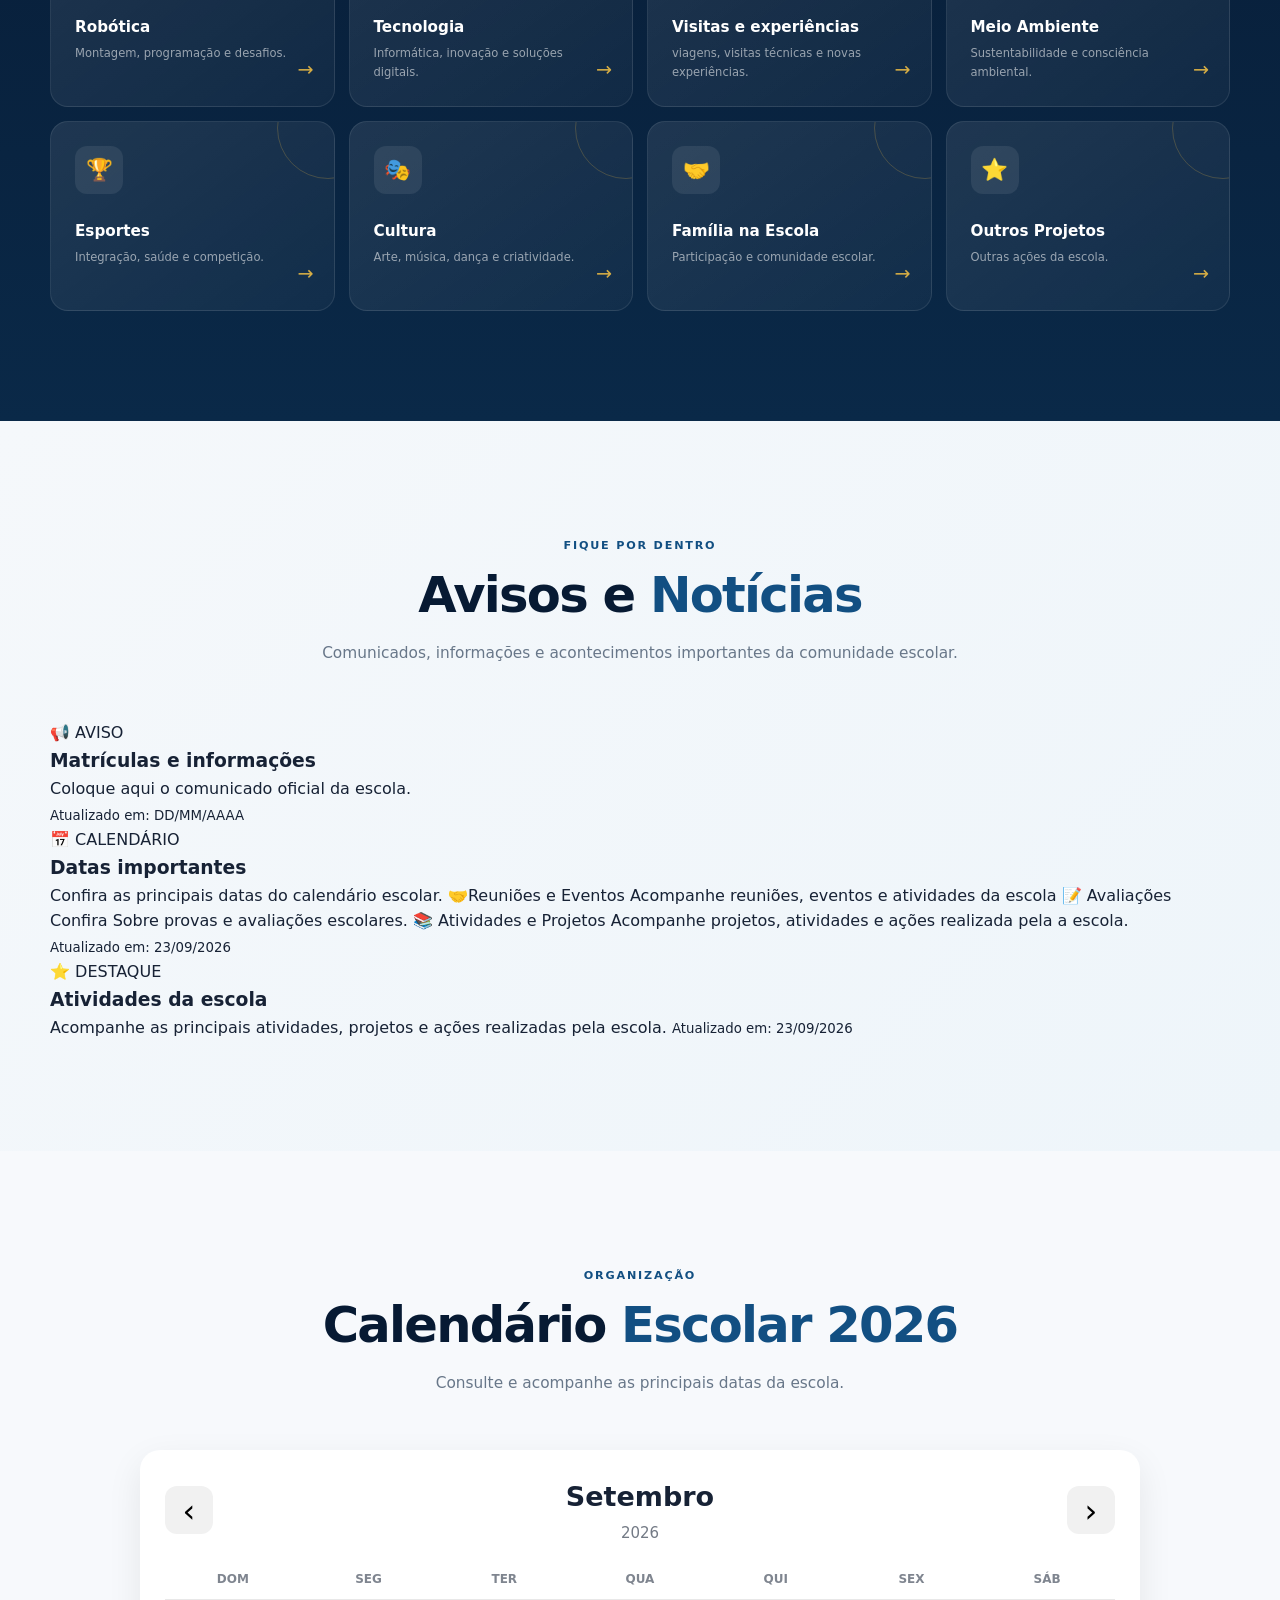
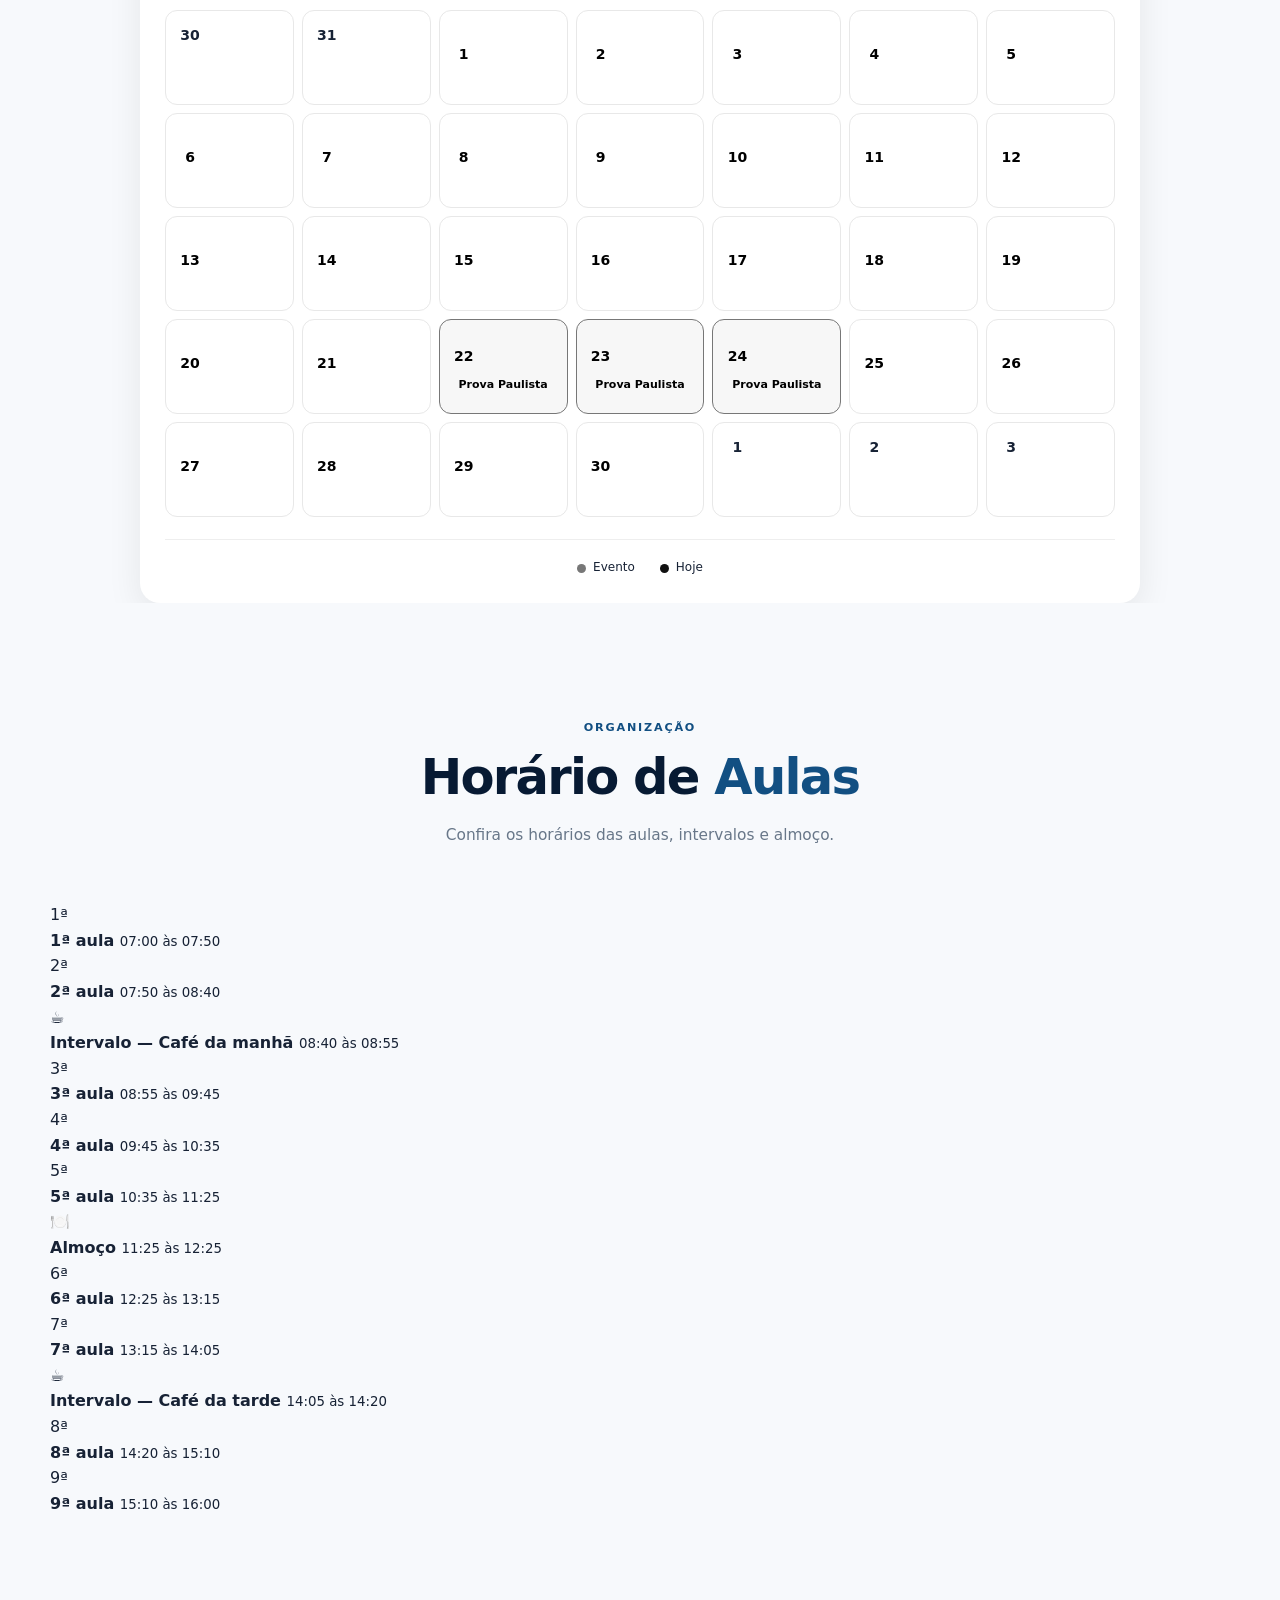
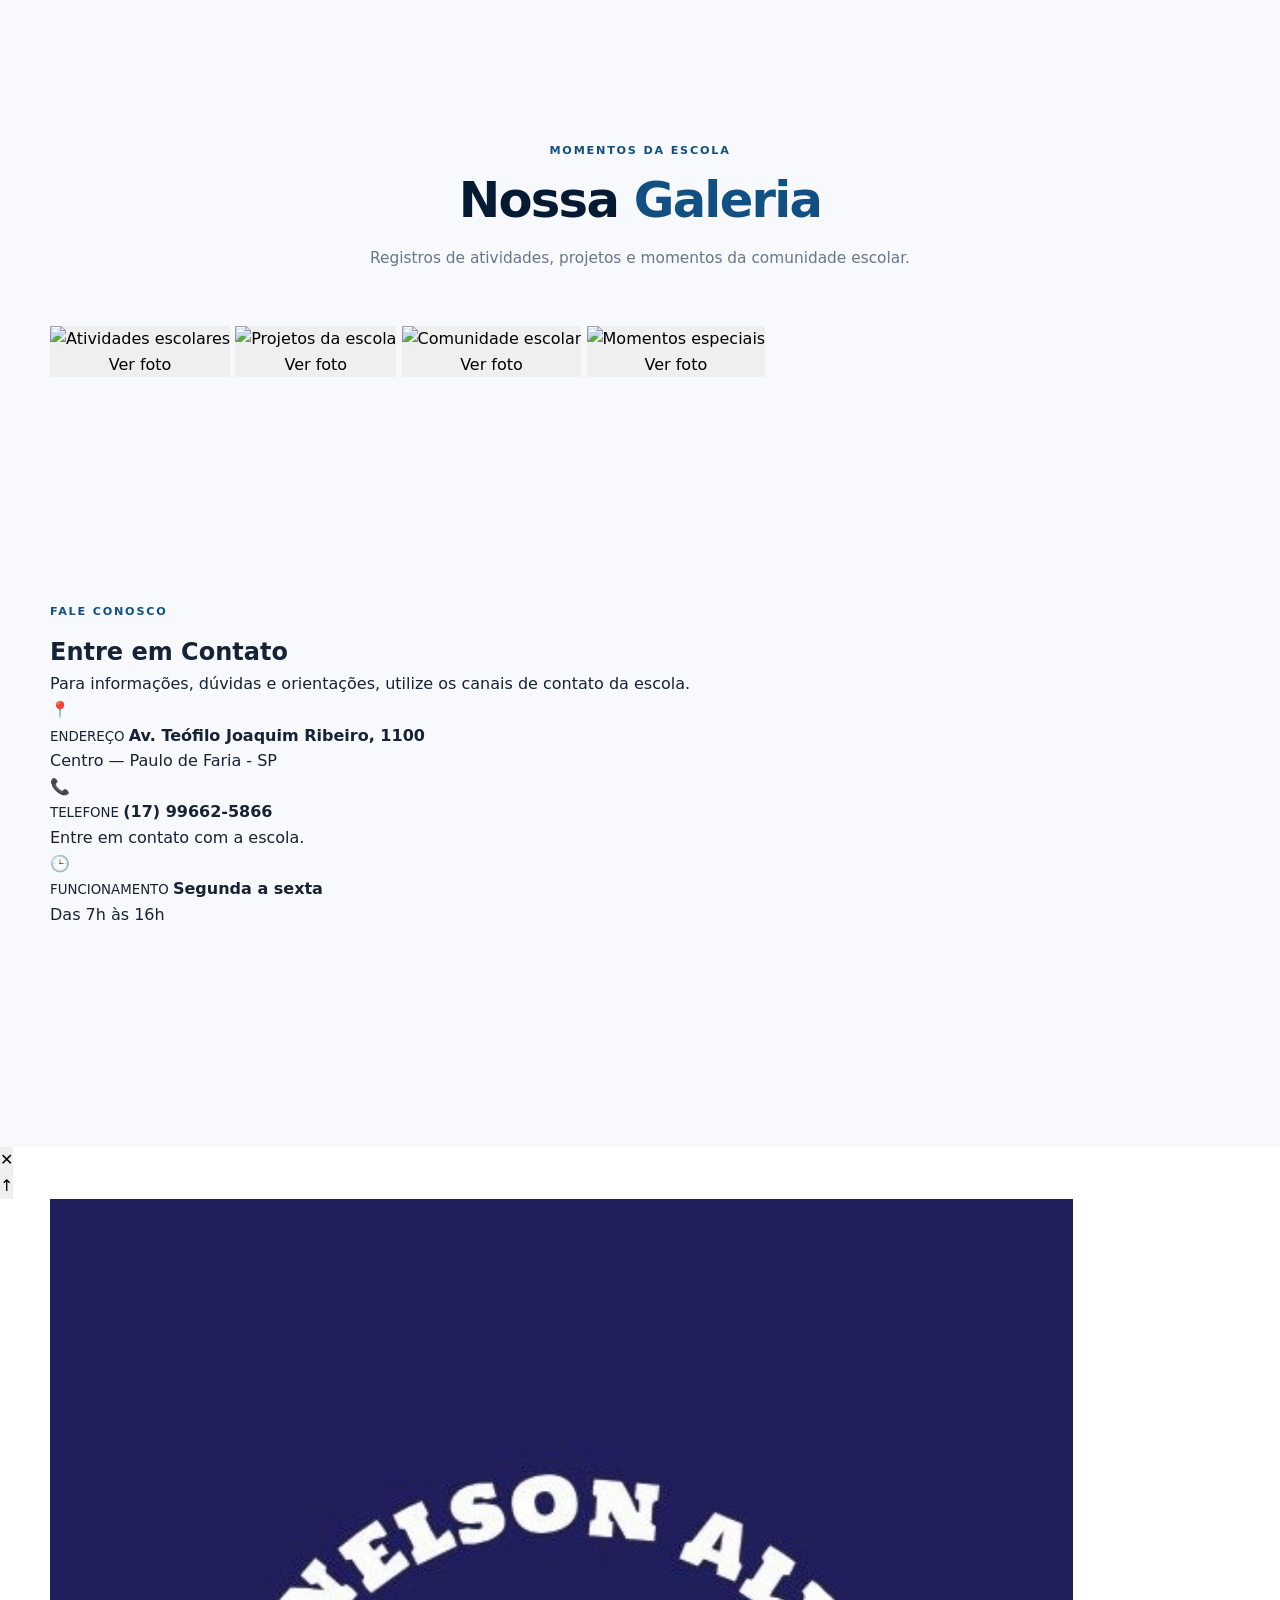
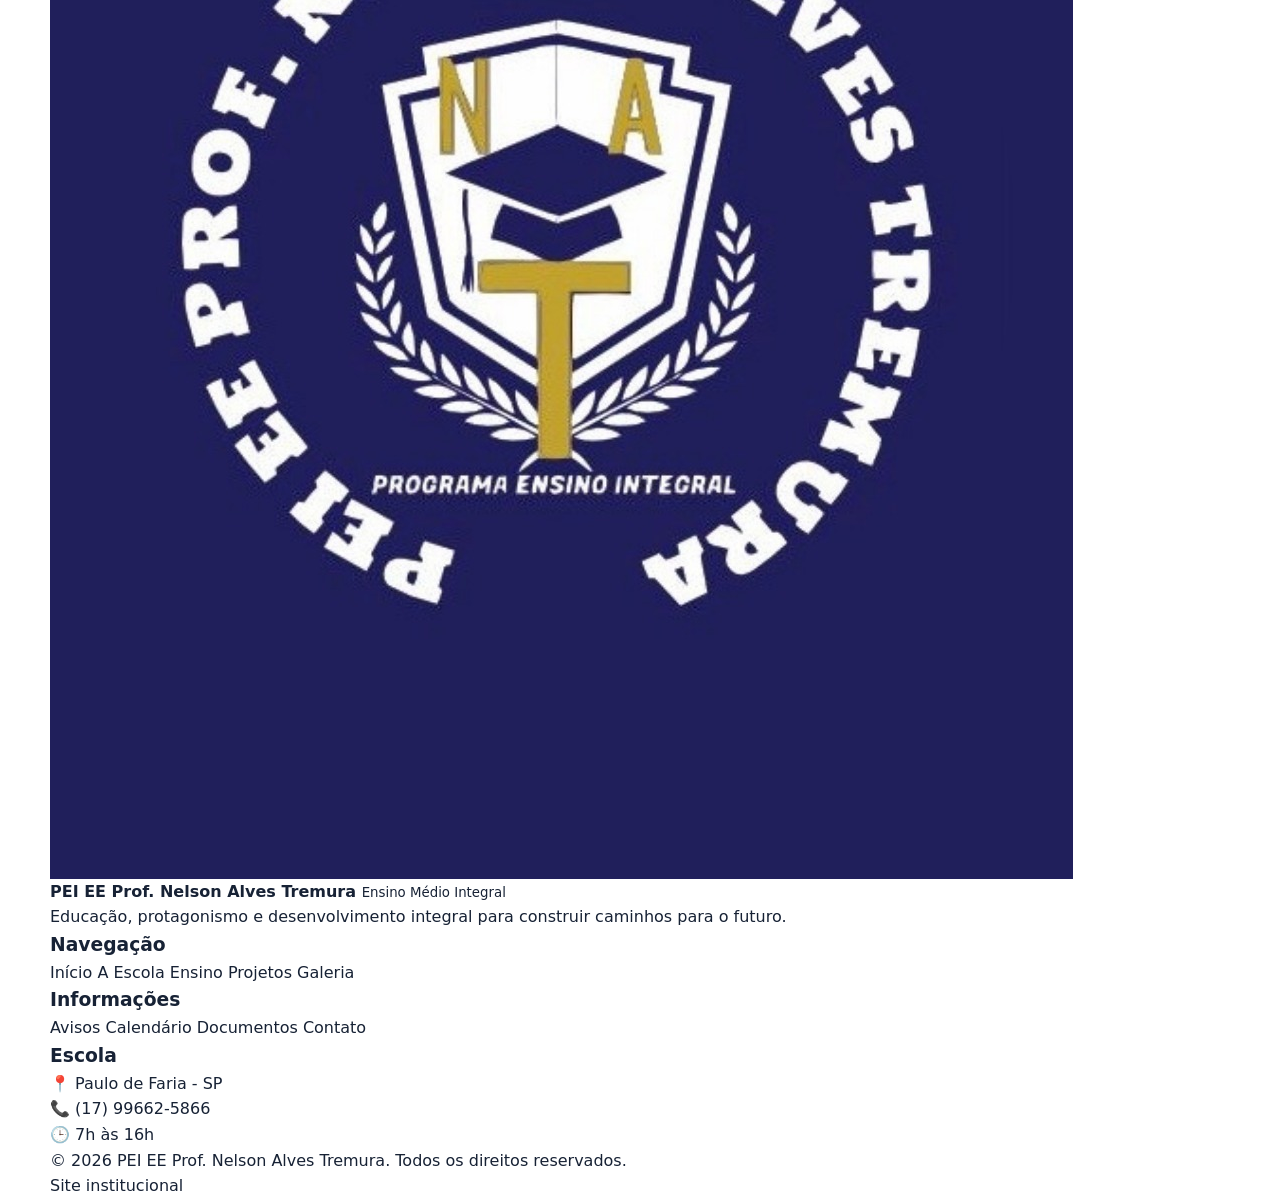
==== commit a4679c68: "Update index.html" ====
--- a/index.html
+++ b/index.html
@@ -2,6 +2,9 @@
 <html lang="pt-BR">
 
 <head>
+
+    <link rel="icon" type="image/png" href="favicon-escola-tremura.png">
+
     <meta charset="UTF-8">
     <meta name="viewport" content="width=device-width, initial-scale=1.0">
 
@@ -48,11 +51,13 @@
 
     <header class="header">
 
+
+
         <div class="container header-content">
 
             <a href="#inicio" class="logo-area">
 
-                <img src="/assents/logo.svg.jpeg" alt="Logo da PEI EE Prof. Nelson Alves Tremura">
+                <img src="assents/logo.svg.jpeg" alt="Logo da PEI EE Prof. Nelson Alves Tremura">
 
                 <div class="logo-text">
 
@@ -244,6 +249,593 @@
             <div class="hero-scroll">
                 <span>Role para conhecer</span>
                 <i>↓</i>
+            </div>
+
+
+        </section>
+
+        <!-- =====================================================
+             INFORMAÇÕES DA ESCOLA
+        ====================================================== -->
+
+        <section id="informacoes-escola" class="section section-light">
+
+            <div class="container">
+
+                <div class="section-heading">
+                    <span class="subtitulo">INFORMAÇÕES</span>
+
+                    <h2>
+                        Informações da <span>Escola</span>
+                    </h2>
+
+                    <p>
+                        Confira os principais dados e informações da nossa escola.
+                    </p>
+                </div>
+
+
+                <div class="school-info-grid">
+
+                    <!-- ENDEREÇO -->
+                    <div class="info-card">
+                        <span>📍</span>
+
+                        <div>
+                            <small>ENDEREÇO</small>
+
+                            <strong>
+                                Av. Teófilo Joaquim Ribeiro, 1100
+                            </strong>
+
+                            <p>
+                                Centro — Paulo de Faria - SP
+                            </p>
+                        </div>
+                    </div>
+
+
+                    <!-- IDENTIFICAÇÃO -->
+                    <div class="info-card">
+                        <span>📋</span>
+
+                        <div>
+                            <small>IDENTIFICAÇÃO</small>
+
+                            <strong>
+                                CIE: 027753
+                            </strong>
+
+                            <p>
+                                CEP: 15490-031
+                            </p>
+                        </div>
+                    </div>
+
+
+                    <!-- TELEFONES -->
+                    <div class="info-card">
+                        <span>📞</span>
+
+                        <div>
+                            <small>TELEFONES</small>
+
+                            <strong>
+                                (17) 3292-1151
+                            </strong>
+
+                            <p>
+                                (17) 3292-1653
+                            </p>
+                        </div>
+                    </div>
+
+
+                    <!-- E-MAIL -->
+                    <div class="info-card">
+                        <span>✉️</span>
+
+                        <div>
+                            <small>E-MAIL</small>
+
+                            <strong>
+                                e027753a@educacao.sp.gov.br
+                            </strong>
+                        </div>
+                    </div>
+
+
+                    <!-- EQUIPE GESTORA -->
+                    <div class="info-card">
+                        <span>👥</span>
+
+                        <div>
+                            <small>EQUIPE GESTORA</small>
+
+                            <strong>
+                                Diretor: Nilton Noel Caldas
+                            </strong>
+
+                            <p>
+                                Vice-Diretor: Samuel Silva Neves
+                            </p>
+                        </div>
+                    </div>
+
+
+                    <!-- COORDENAÇÃO -->
+                    <div class="info-card">
+                        <span>🎓</span>
+
+                        <div>
+                            <small>COORDENAÇÃO</small>
+
+                            <strong>
+                                Veronica Aparecida Alves Ferreira
+                            </strong>
+
+                            <p>
+                                Cláudia Mara Mendonça Marini Poltronieri
+                            </p>
+                        </div>
+                    </div>
+
+
+                    <!-- EQUIPE ESCOLAR -->
+                    <div class="info-card">
+                        <span>👨‍🏫</span>
+
+                        <div>
+                            <small>EQUIPE ESCOLAR</small>
+
+                            <strong>
+                                Nayara Christina Silva Caldas
+                            </strong>
+
+                            <p>
+                                Maria Aparecida dos Santos Barbosa Gonçalves
+                            </p>
+
+                            <p>
+                                Emanuel Henrique Araujo de Oliveira
+                            </p>
+
+                            <p>
+                                Tamyres Aparecida Ribeiro Rodrigues
+                            </p>
+                        </div>
+                    </div>
+
+
+                    <!-- EDUCAÇÃO PROFISSIONAL -->
+                    <div class="info-card">
+                        <span>💼</span>
+
+                        <div>
+                            <small>EDUCAÇÃO PROFISSIONAL</small>
+
+                            <strong>
+                                Administração
+                            </strong>
+                        </div>
+                    </div>
+
+                </div>
+
+            </div>
+
+        </section>
+
+
+        <!-- =====================================================
+     INFORMAÇÕES DA ESCOLA
+====================================================== -->
+
+        <section id="informacoes-escola" class="section section-light">
+
+            <div class="container">
+
+                <div class="section-heading">
+                    <span class="subtitulo">DADOS DA ESCOLA</span>
+
+                    <h2>
+                        Dados da <span>Escola</span>
+                    </h2>
+
+                    <p>
+                        Confira os principais dados, ensino e infraestutura da escola
+                    </p>
+                </div>
+
+
+                <!-- DADOS PRINCIPAIS -->
+
+                <div class="school-data-grid">
+
+                    <div class="school-data-card">
+                        <span>📋</span>
+                        <div>
+                            <small>CÓDIGO INEP</small>
+                            <strong>35027753</strong>
+                        </div>
+                    </div>
+
+
+                    <div class="school-data-card">
+                        <span>🏫</span>
+                        <div>
+                            <small>DEPENDÊNCIA ADMINISTRATIVA</small>
+                            <strong>Estadual</strong>
+                        </div>
+                    </div>
+
+                    <div class="school-data-card">
+                        <span>🎓</span>
+                        <div>
+                            <small>ETAPA</small>
+                            <strong>Ensino Médio</strong>
+                        </div>
+                    </div>
+
+
+                    <div class="school-data-card">
+                        <span>📚</span>
+                        <div>
+                            <small>MODALIDADES</small>
+                            <strong>Ensino Regular e EJA</strong>
+                        </div>
+                    </div>
+
+
+                    <div class="school-data-card">
+                        <span>💼</span>
+                        <div>
+                            <small>EDUCAÇÃO PROFISSIONAL</small>
+                            <strong>Administração</strong>
+                        </div>
+                    </div>
+
+                </div>
+
+
+                <!-- ESTATÍSTICAS -->
+
+                <div class="school-stats">
+
+                    <div class="school-stat">
+                        <strong>192</strong>
+                        <span>Matrículas</span>
+                    </div>
+
+                    <div class="school-stat">
+                        <strong>18</strong>
+                        <span>Professores</span>
+                    </div>
+
+                    <div class="school-stat">
+                        <strong>0</strong>
+                        <span>Reprovações</span>
+                    </div>
+
+                    <div class="school-stat">
+                        <strong>0</strong>
+                        <span>Abandonos</span>
+                    </div>
+
+                </div>
+
+
+                <!-- DISCIPLINAS -->
+
+                <div class="school-expand-card">
+
+                    <div class="school-expand-header">
+
+                        <div>
+                            <span class="subtitulo">ENSINO</span>
+
+                            <h3>Disciplinas</h3>
+                        </div>
+
+                        <button type="button" class="school-expand-button" data-target="disciplinasDetalhes"
+                            aria-expanded="false">
+
+                            VER TODAS <span>→</span>
+
+                        </button>
+
+                    </div>
+
+
+                    <div id="disciplinasDetalhes" class="school-expand-content" hidden>
+
+                        <div class="disciplines-list">
+
+                            <div>📚 Língua Portuguesa</div>
+                            <div>📐 Matemática</div>
+                            <div>🌎 Geografia</div>
+                            <div>📜 História</div>
+                            <div>🧪 Química</div>
+                            <div>🔬 Física</div>
+                            <div>🧬 Biologia</div>
+                            <div>🇬🇧 Língua Inglesa</div>
+                            <div>🎨 Arte</div>
+                            <div>🏃 Educação Física</div>
+                            <div>💭 Filosofia</div>
+                            <div>⚖️ Sociologia</div>
+                            <div>💻 Tecnologia e Inovação</div>
+                            <div>🚀 Projeto de Vida</div>
+
+                        </div>
+
+                    </div>
+
+                </div>
+
+
+                <!-- INFRAESTRUTURA -->
+
+                <div class="school-expand-card">
+
+                    <div class="school-expand-header">
+
+                        <div>
+                            <span class="subtitulo">ESTRUTURA</span>
+
+                            <h3>Infraestrutura da Escola</h3>
+                        </div>
+
+                        <button type="button" class="school-expand-button" data-target="infraDetalhes"
+                            aria-expanded="false">
+
+                            VER MAIS <span>→</span>
+
+                        </button>
+
+                    </div>
+
+
+                    <!-- RESUMO -->
+
+                    <div class="infra-summary">
+
+                        <div class="infra-item">
+                            <span>♿</span>
+                            <strong>Escola com acessibilidade</strong>
+                        </div>
+
+                        <div class="infra-item">
+                            <span>💧</span>
+                            <strong>Água filtrada</strong>
+                        </div>
+
+                        <div class="infra-item">
+                            <span>🍽️</span>
+                            <strong>Alimentação fornecida</strong>
+                        </div>
+
+                        <div class="infra-item">
+                            <span>💻</span>
+                            <strong>Laboratório de Informática</strong>
+                        </div>
+
+                        <div class="infra-item">
+                            <span>🧪</span>
+                            <strong>Laboratório de Ciências</strong>
+                        </div>
+
+                        <div class="infra-item">
+                            <span>📚</span>
+                            <strong>Sala de Leitura</strong>
+                        </div>
+
+                        <div class="infra-item">
+                            <span>🏀</span>
+                            <strong>Quadra de Esportes</strong>
+                        </div>
+
+                        <div class="infra-item">
+                            <span>🍳</span>
+                            <strong>Cozinha</strong>
+                        </div>
+
+                        <div class="infra-item">
+                            <span>🚻</span>
+                            <strong>Sanitário dentro da escola</strong>
+                        </div>
+
+                    </div>
+
+
+                    <!-- DETALHES -->
+
+                    <div id="infraDetalhes" class="school-expand-content" hidden>
+
+
+                        <div class="infra-section">
+
+                            <h4>💧 Serviços</h4>
+
+                            <div class="infra-details-grid">
+
+                                <div class="infra-detail active">
+                                    <span>✓</span>
+                                    Água tratada (rede pública)
+                                </div>
+
+                                <div class="infra-detail active">
+                                    <span>✓</span>
+                                    Energia elétrica (rede pública)
+                                </div>
+
+                                <div class="infra-detail active">
+                                    <span>✓</span>
+                                    Esgoto (rede pública)
+                                </div>
+
+                                <div class="infra-detail active">
+                                    <span>✓</span>
+                                    Lixo com coleta periódica
+                                </div>
+
+                                <div class="infra-detail inactive">
+                                    <span>—</span>
+                                    Água de poço artesiano
+                                </div>
+
+                                <div class="infra-detail inactive">
+                                    <span>—</span>
+                                    Água de cacimba
+                                </div>
+
+                                <div class="infra-detail inactive">
+                                    <span>—</span>
+                                    Água de fonte de Rio
+                                </div>
+
+                                <div class="infra-detail inactive">
+                                    <span>—</span>
+                                    Água inexistente
+                                </div>
+
+                                <div class="infra-detail inactive">
+                                    <span>—</span>
+                                    Energia elétrica (gerador)
+                                </div>
+
+                                <div class="infra-detail inactive">
+                                    <span>—</span>
+                                    Energia elétrica (outros)
+                                </div>
+
+                                <div class="infra-detail inactive">
+                                    <span>—</span>
+                                    Esgoto (fossa)
+                                </div>
+
+                                <div class="infra-detail inactive">
+                                    <span>—</span>
+                                    Esgoto inexistente
+                                </div>
+
+                                <div class="infra-detail inactive">
+                                    <span>—</span>
+                                    Lixo (queima)
+                                </div>
+
+                                <div class="infra-detail inactive">
+                                    <span>—</span>
+                                    Lixo (joga em outra área)
+                                </div>
+
+                                <div class="infra-detail inactive">
+                                    <span>—</span>
+                                    Lixo (reciclagem)
+                                </div>
+
+                                <div class="infra-detail inactive">
+                                    <span>—</span>
+                                    Lixo (enterra)
+                                </div>
+
+                                <div class="infra-detail inactive">
+                                    <span>—</span>
+                                    Lixo (outros)
+                                </div>
+
+                            </div>
+
+                        </div>
+
+
+                        <div class="infra-section">
+
+                            <h4>💻 Tecnologia</h4>
+
+                            <div class="infra-details-grid">
+
+                                <div class="infra-detail active">
+                                    <span>✓</span>
+                                    Internet
+                                </div>
+
+                                <div class="infra-detail active">
+                                    <span>✓</span>
+                                    Banda Larga
+                                </div>
+
+                            </div>
+
+
+                            <div class="infra-number-row">
+                                <span>Computadores para alunos</span>
+                                <strong>116</strong>
+                            </div>
+
+                            <div class="infra-number-row">
+                                <span>Computadores para administração</span>
+                                <strong>1</strong>
+                            </div>
+
+                        </div>
+
+
+                        <div class="infra-section">
+
+                            <h4>🖨️ Equipamentos</h4>
+
+                            <div class="infra-details-grid">
+
+                                <div class="infra-detail inactive">
+                                    <span>—</span>
+                                    DVD
+                                </div>
+
+                                <div class="infra-detail active">
+                                    <span>✓</span>
+                                    Impressora
+                                </div>
+
+                                <div class="infra-detail inactive">
+                                    <span>—</span>
+                                    Parabólica
+                                </div>
+
+                                <div class="infra-detail inactive">
+                                    <span>—</span>
+                                    Copiadora
+                                </div>
+
+                                <div class="infra-detail active">
+                                    <span>✓</span>
+                                    TV
+                                </div>
+
+                            </div>
+
+                        </div>
+
+
+                        <div class="infra-section">
+
+                            <h4>👥 Outras informações</h4>
+
+                            <div class="infra-number-row">
+                                <span>Número de funcionários da escola</span>
+                                <strong>19</strong>
+                            </div>
+
+                            <div class="infra-number-row">
+                                <span>Organização por ciclos?</span>
+                                <strong>Não</strong>
+                            </div>
+
+                        </div>
+
+                    </div>
+
+                </div>
+
             </div>
 
         </section>
@@ -477,6 +1069,49 @@
                 </div>
 
 
+                <!-- =====================================================
+     CONQUISTA DA ESCOLA
+====================================================== -->
+
+                <section class="school-video-section">
+
+                    <div class="container">
+
+                        <div class="section-heading">
+
+                            <span class="subtitulo">
+                                CONQUISTA DA ESCOLA
+                            </span>
+
+                            <h2>
+                                Tremura, <span>Escola de Ouro</span> 🏆
+                            </h2>
+
+                            <p>
+                                Hoje celebramos uma grande conquista da nossa escola:
+                                atingimos a Meta Ouro no SARESP.
+                            </p>
+
+                        </div>
+
+
+                        <div class="school-video-card">
+
+                            <video controls playsinline preload="metadata" poster="assents/capa.jpeg">
+
+                                <source src="assents/conquista.escola.mp4" type="video/mp4">
+
+                                Seu navegador não suporta a reprodução de vídeos.
+                            </video>
+
+                        </div>
+
+                    </div>
+
+                </section>
+
+
+
                 <div class="stats">
 
                     <div class="stat-item">
@@ -527,6 +1162,7 @@
             </div>
 
         </section>
+
 
 
         <!-- =====================================================
@@ -862,16 +1498,16 @@
                     </button>
 
 
-                    <button class="project-card" data-project="leitura">
-
-                        <span class="project-icon">📖</span>
+                    <button class="project-card" data-project="viagens">
+
+                        <span class="project-icon">🏭</span>
 
                         <span class="project-content">
 
-                            <strong>Projeto de Leitura</strong>
+                            <strong>Visitas e experiências</strong>
 
                             <small>
-                                Leitura, interpretação e produção.
+                                viagens, visitas técnicas e novas experiências.
                             </small>
 
                         </span>
@@ -1750,7 +2386,7 @@
 
                     <div class="footer-logo">
 
-                        <img src="/assents/foto.img.jpeg" alt="Logo da PEI EE Prof. Nelson Alves Tremura">
+                        <img src="assents/foto.img.jpeg" alt="Logo da PEI EE Prof. Nelson Alves Tremura">
 
                         <div>
 
@@ -1854,4 +2490,4 @@
 
 </body>
 
-</html>+</html>
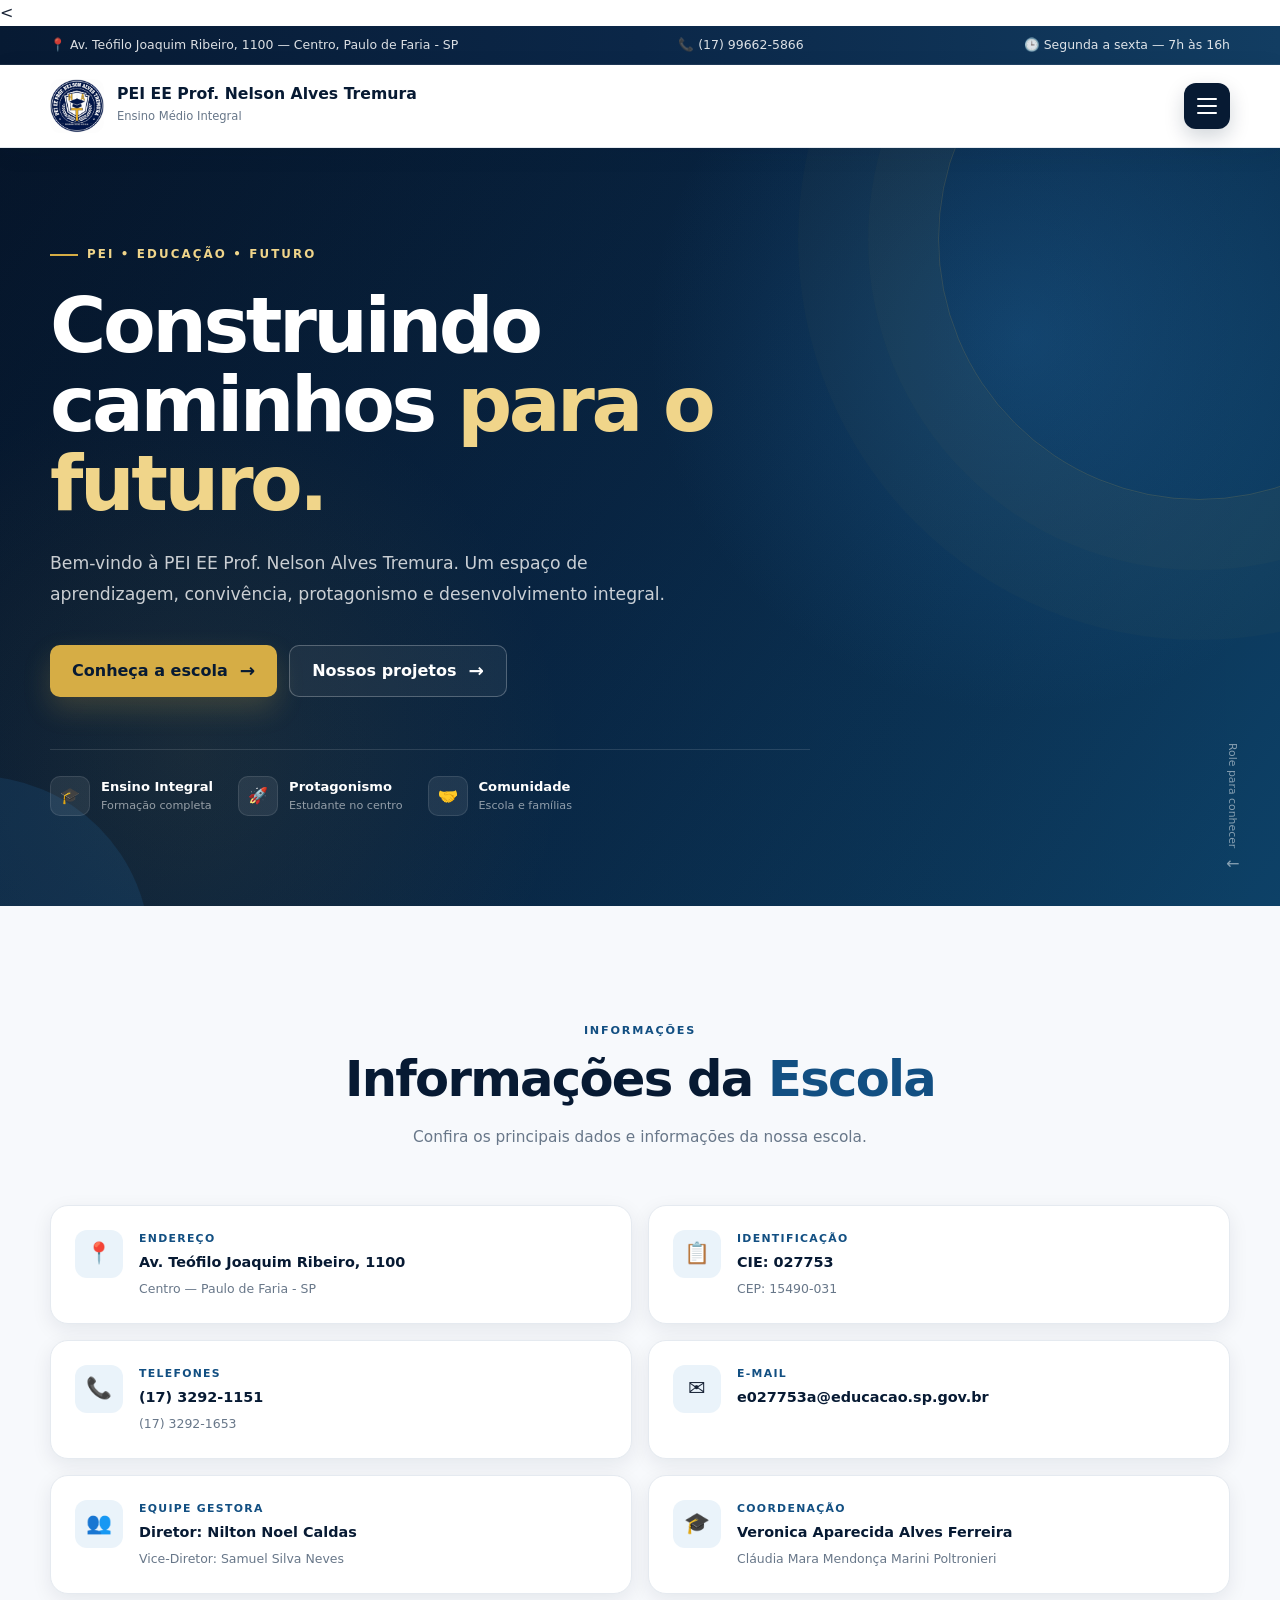
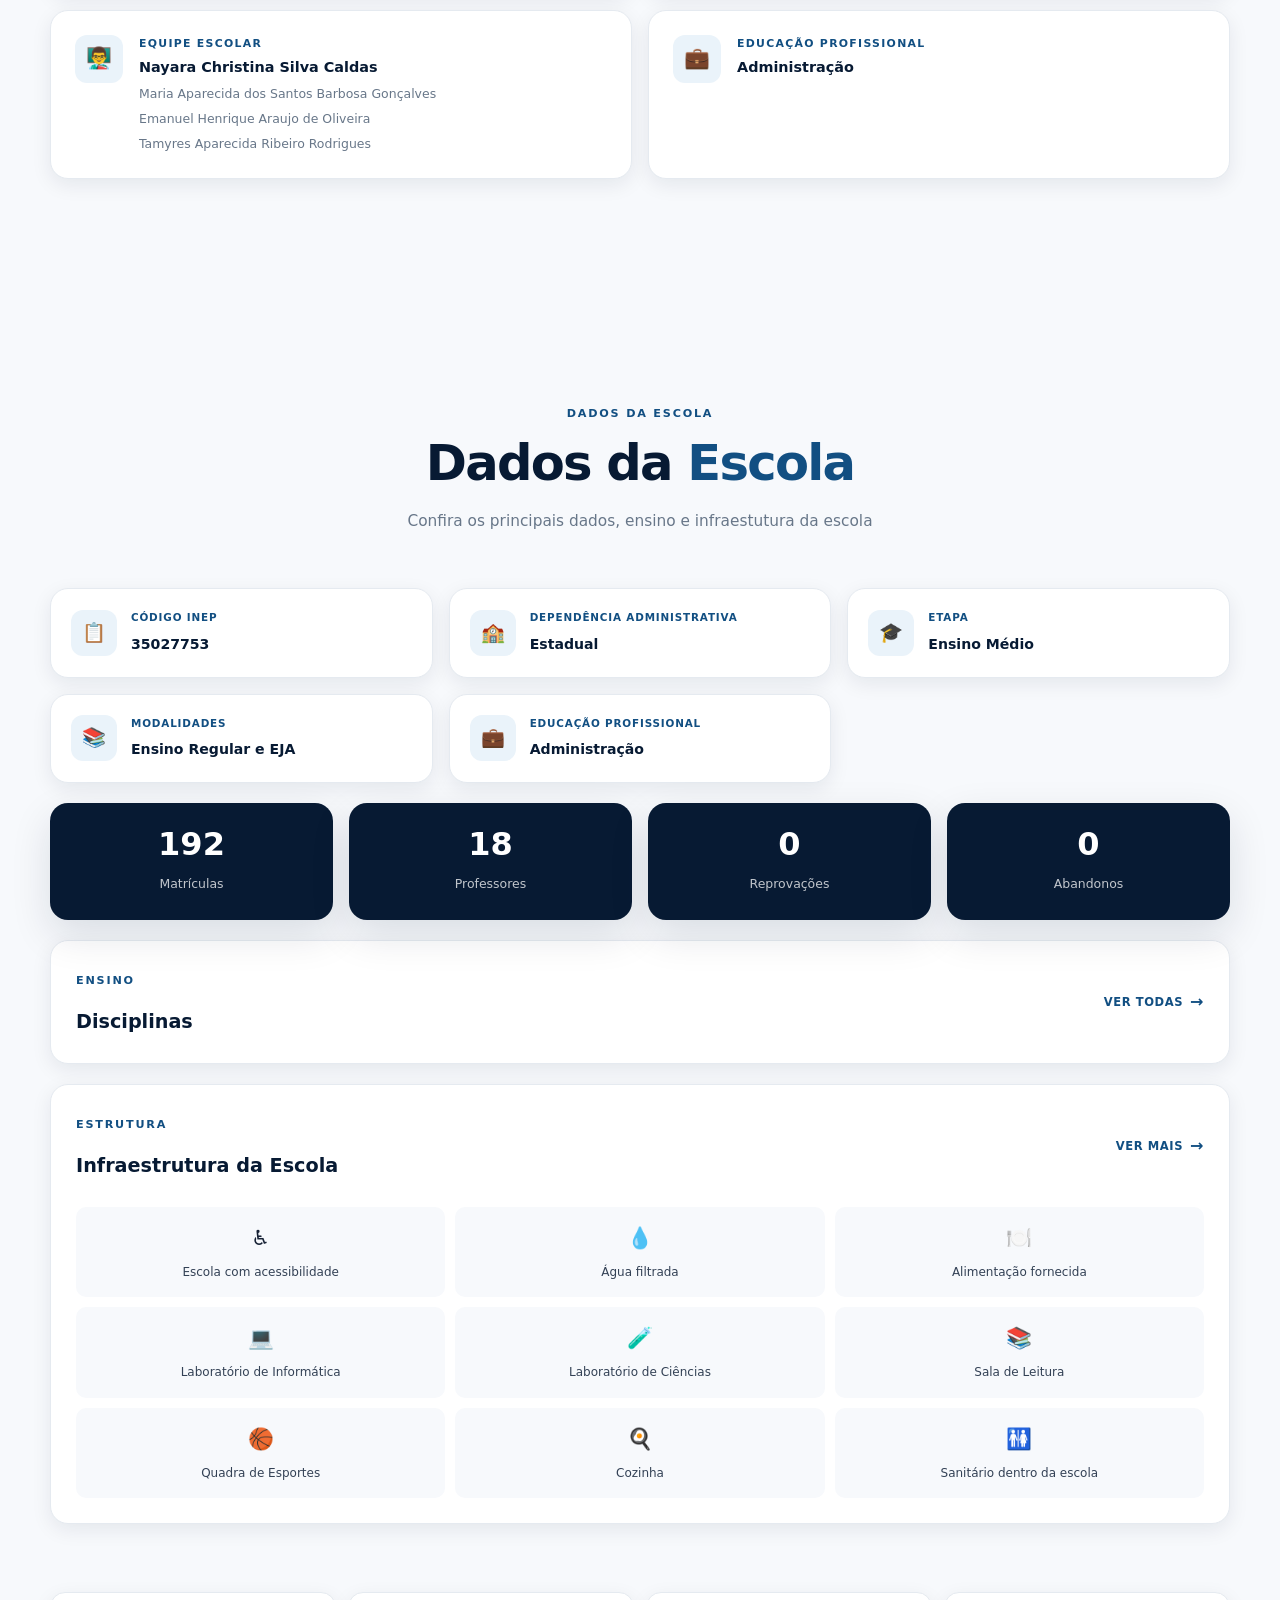
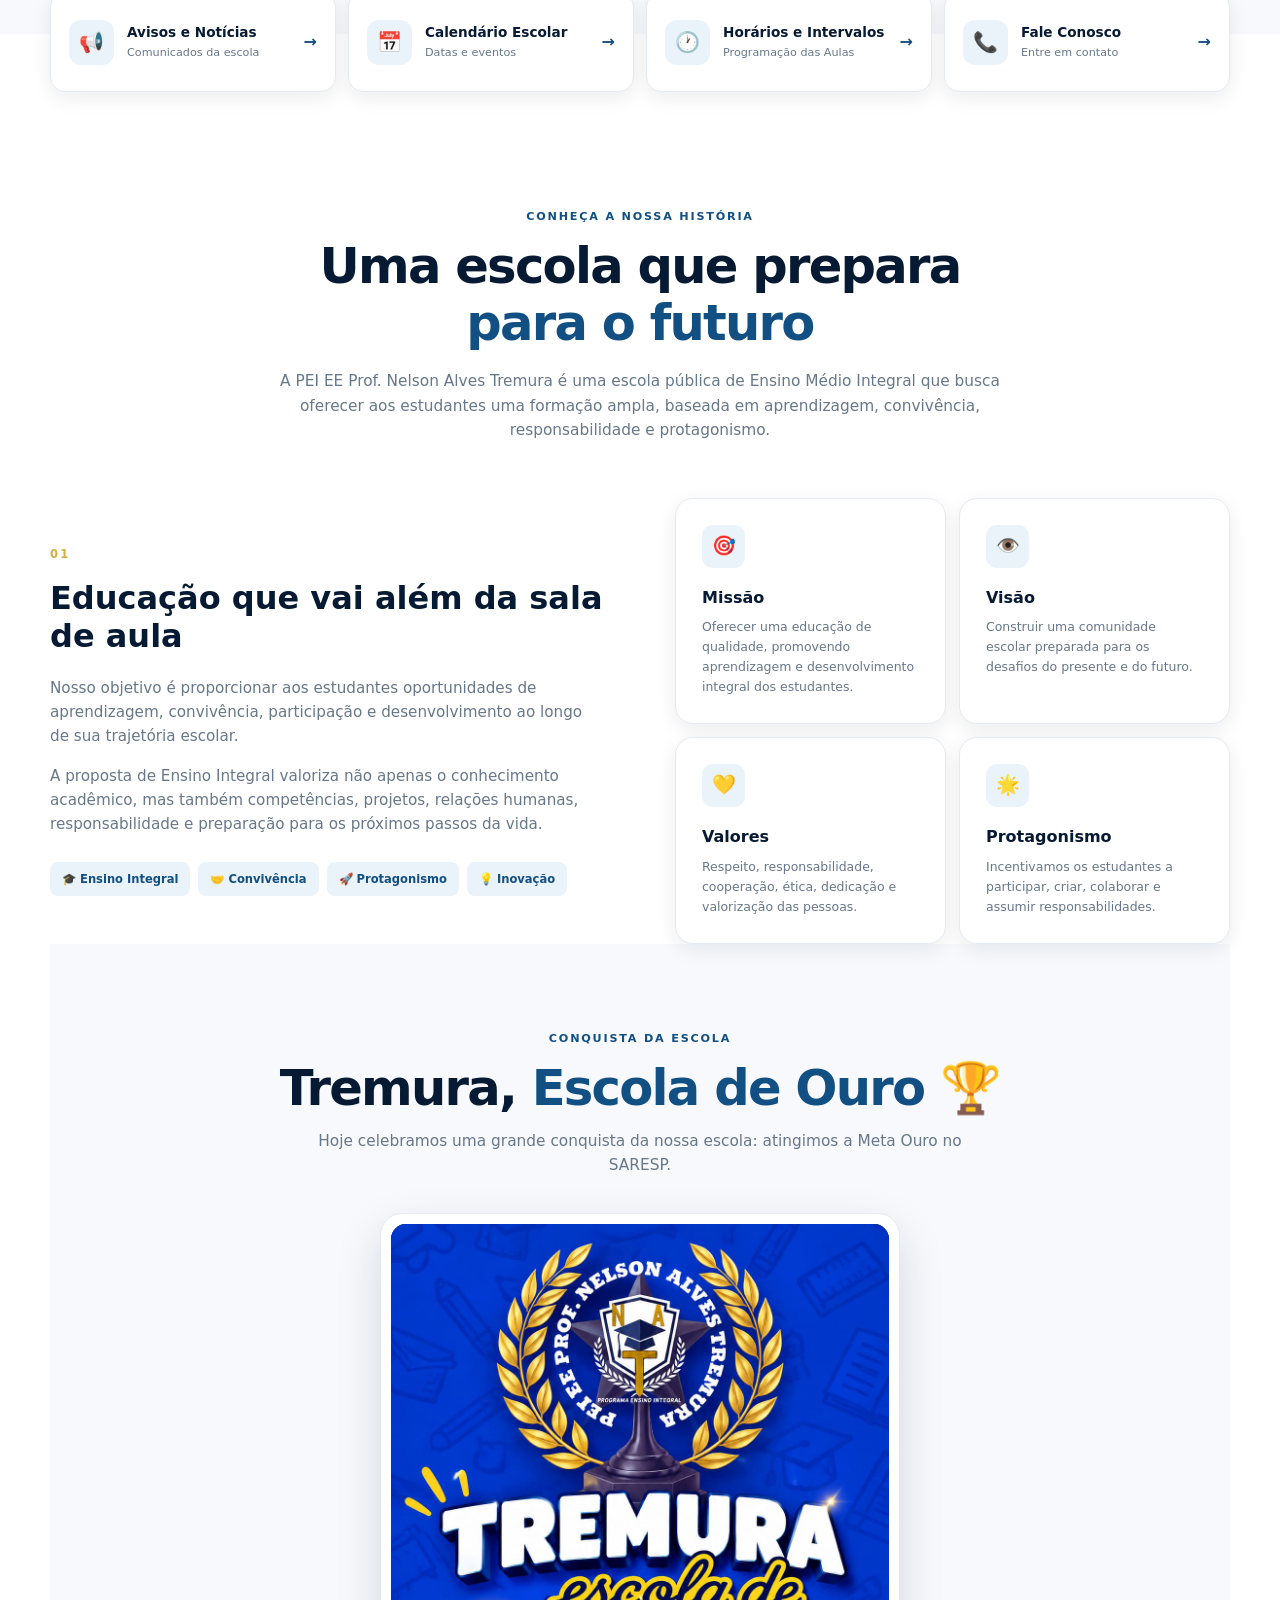
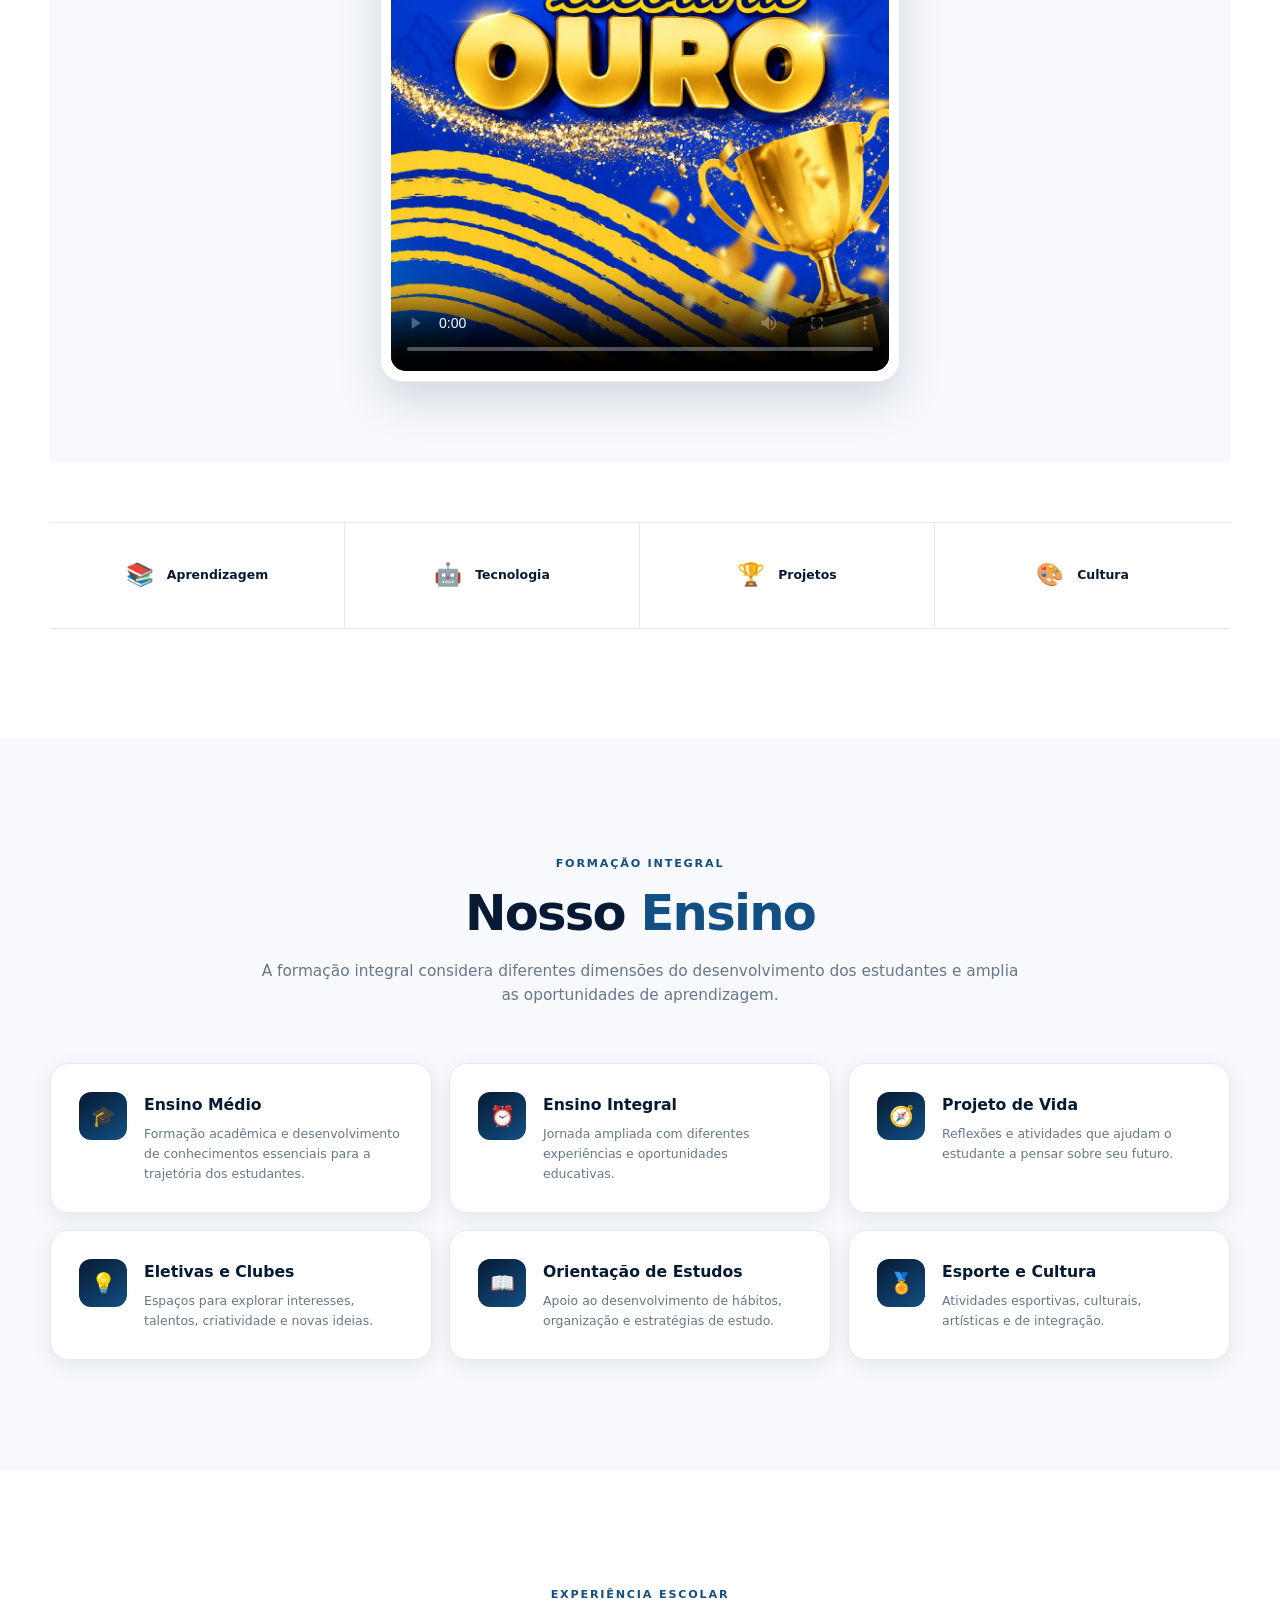
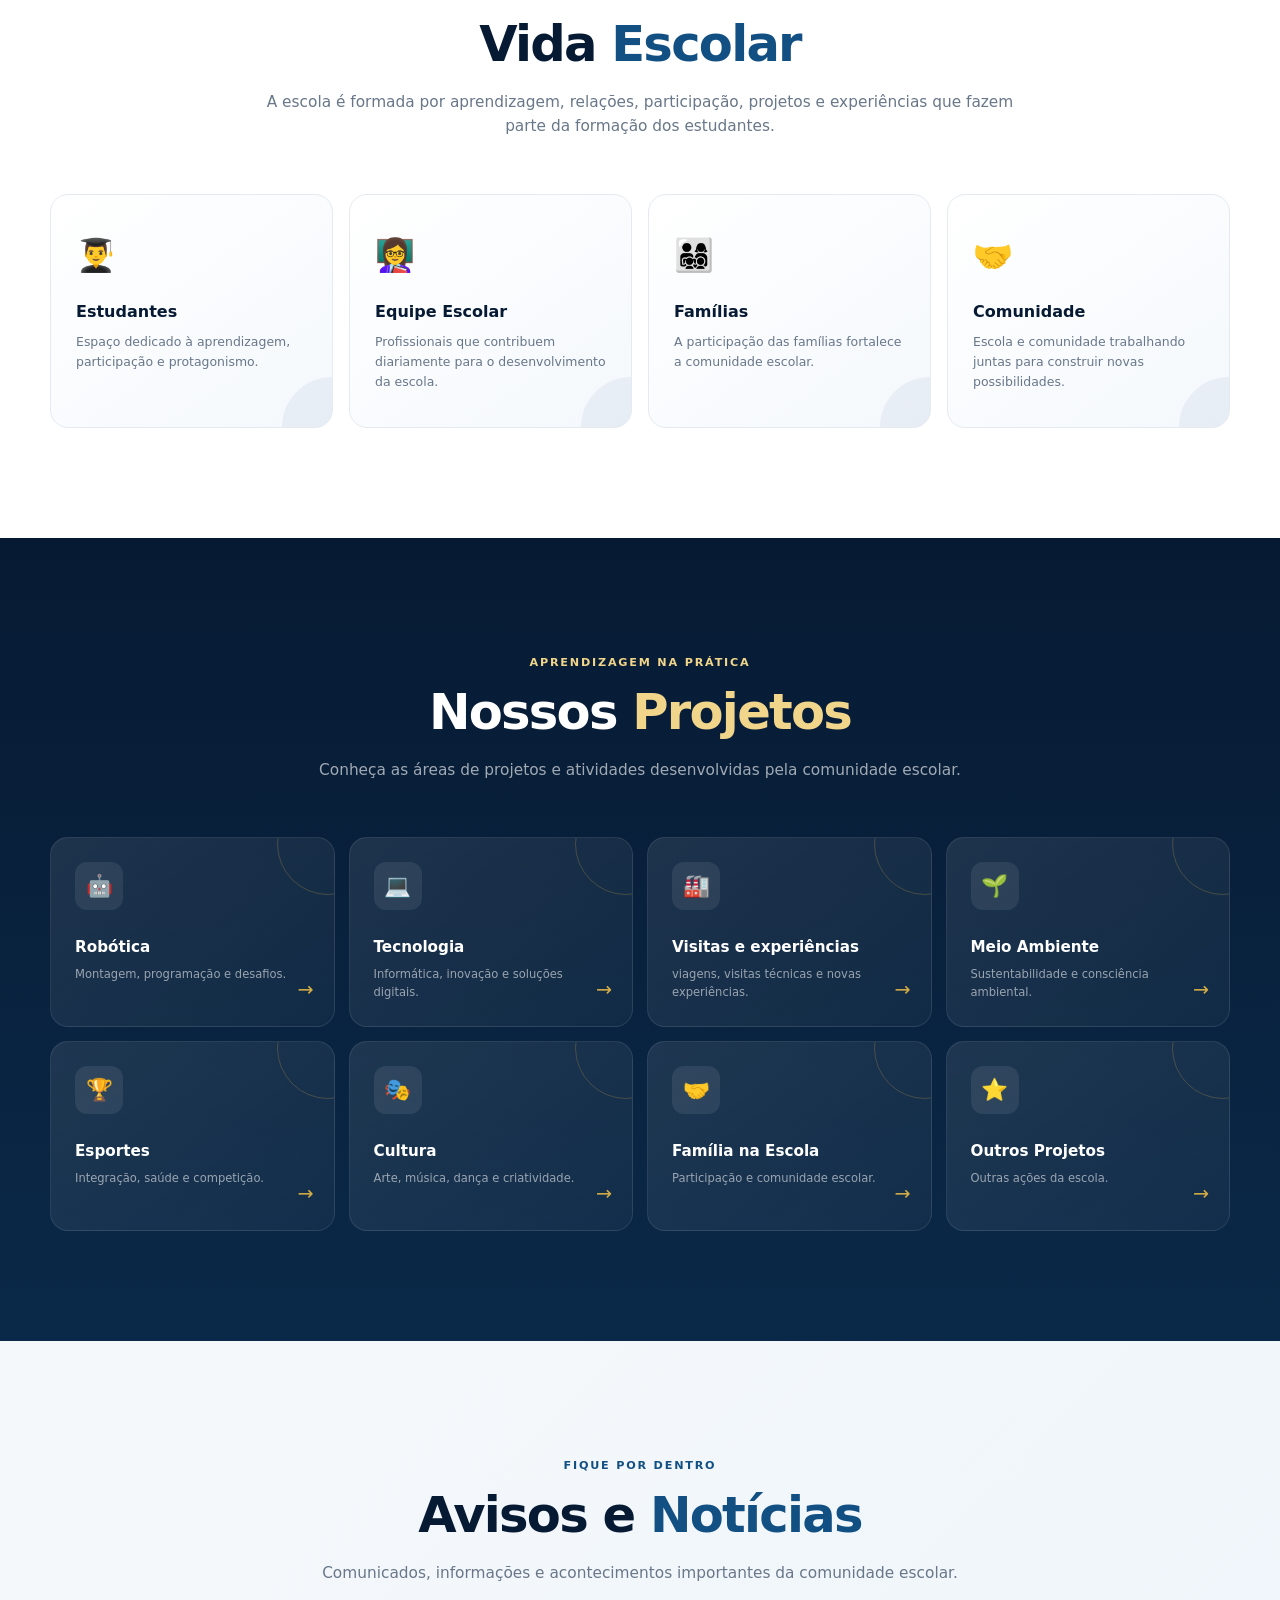
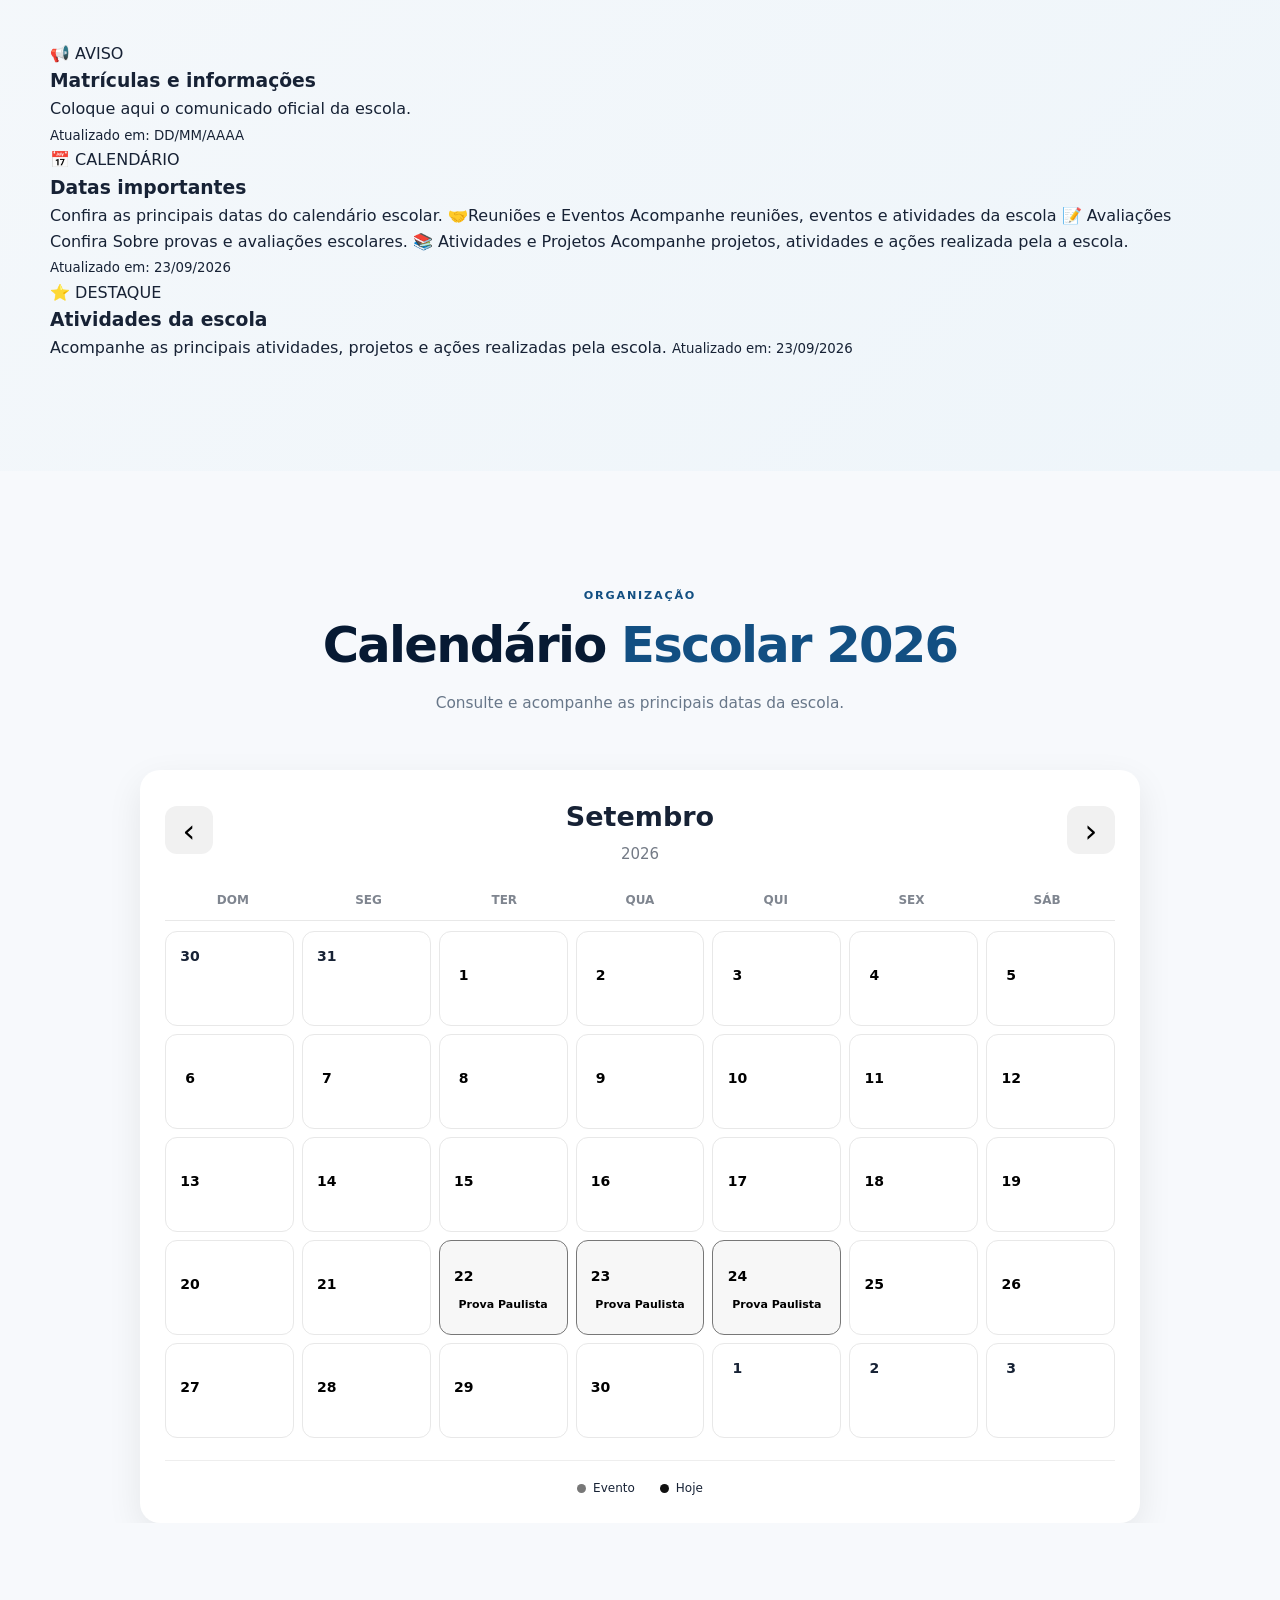
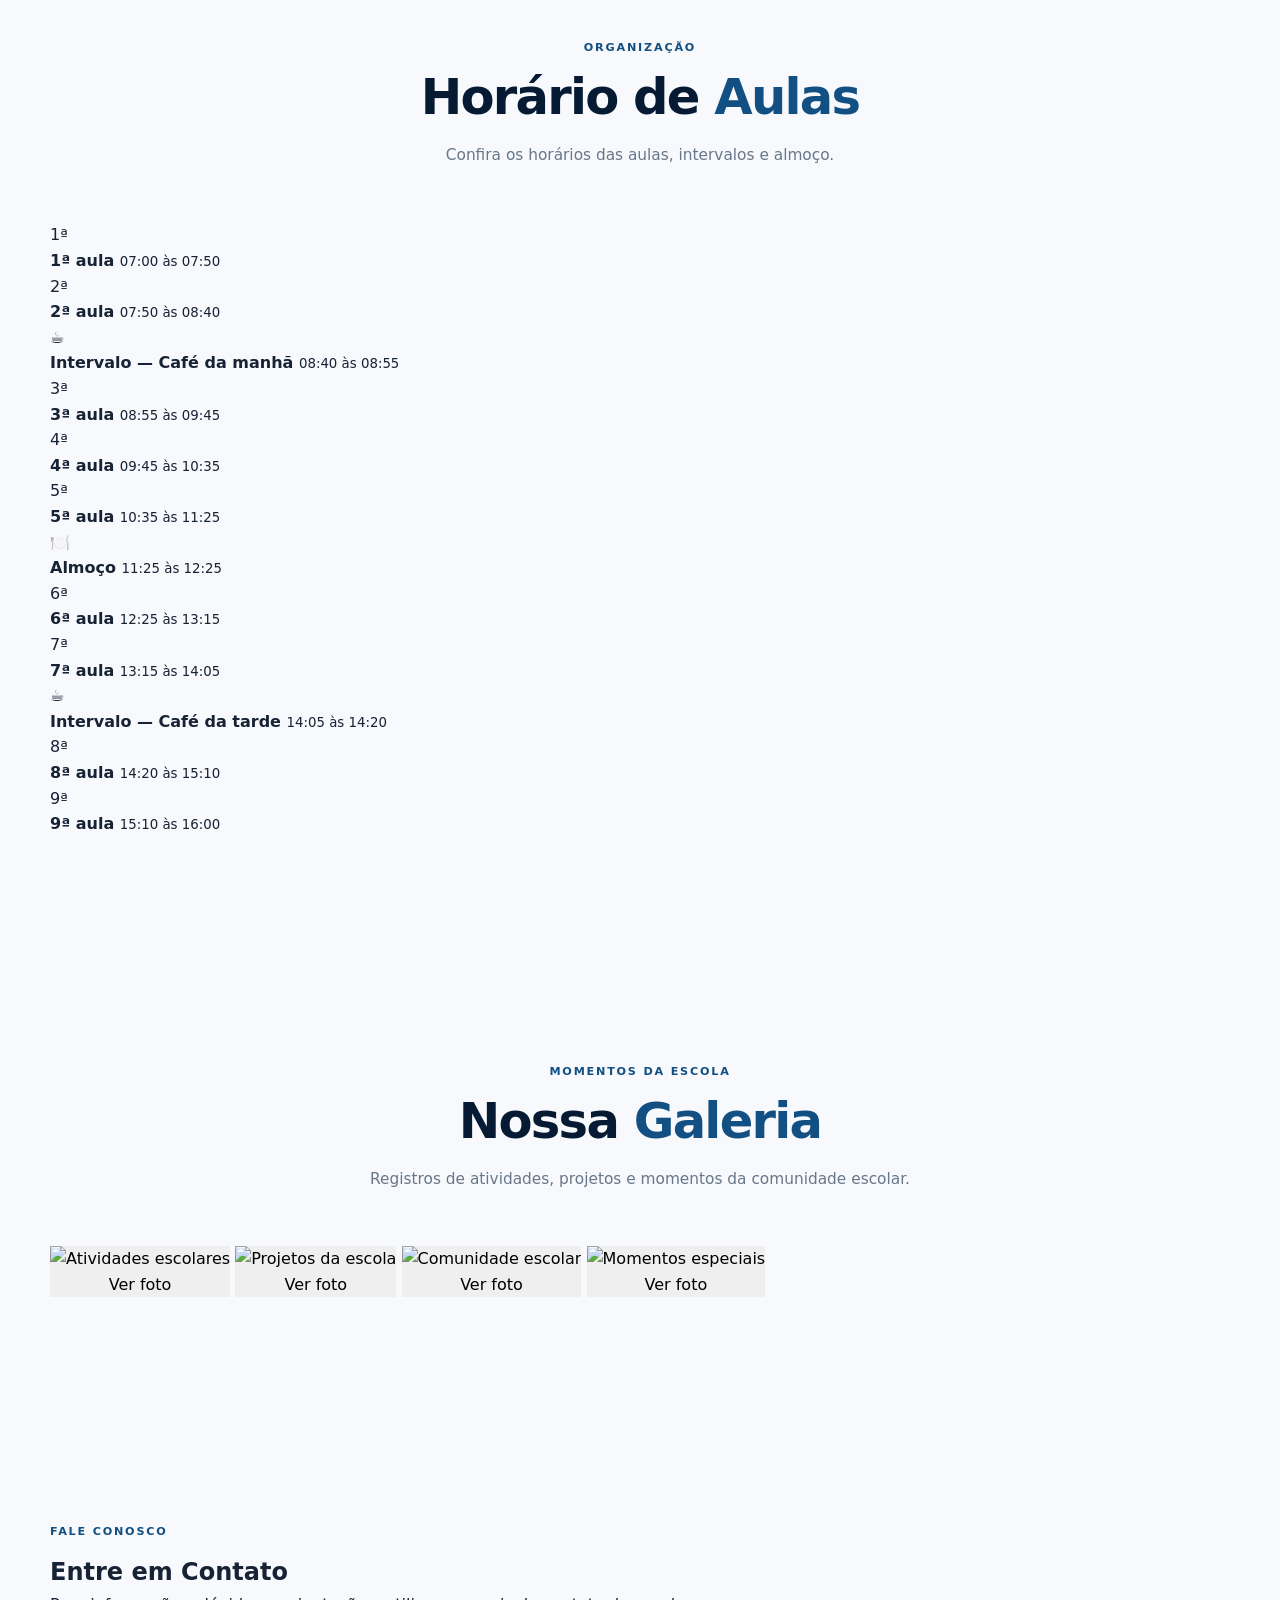
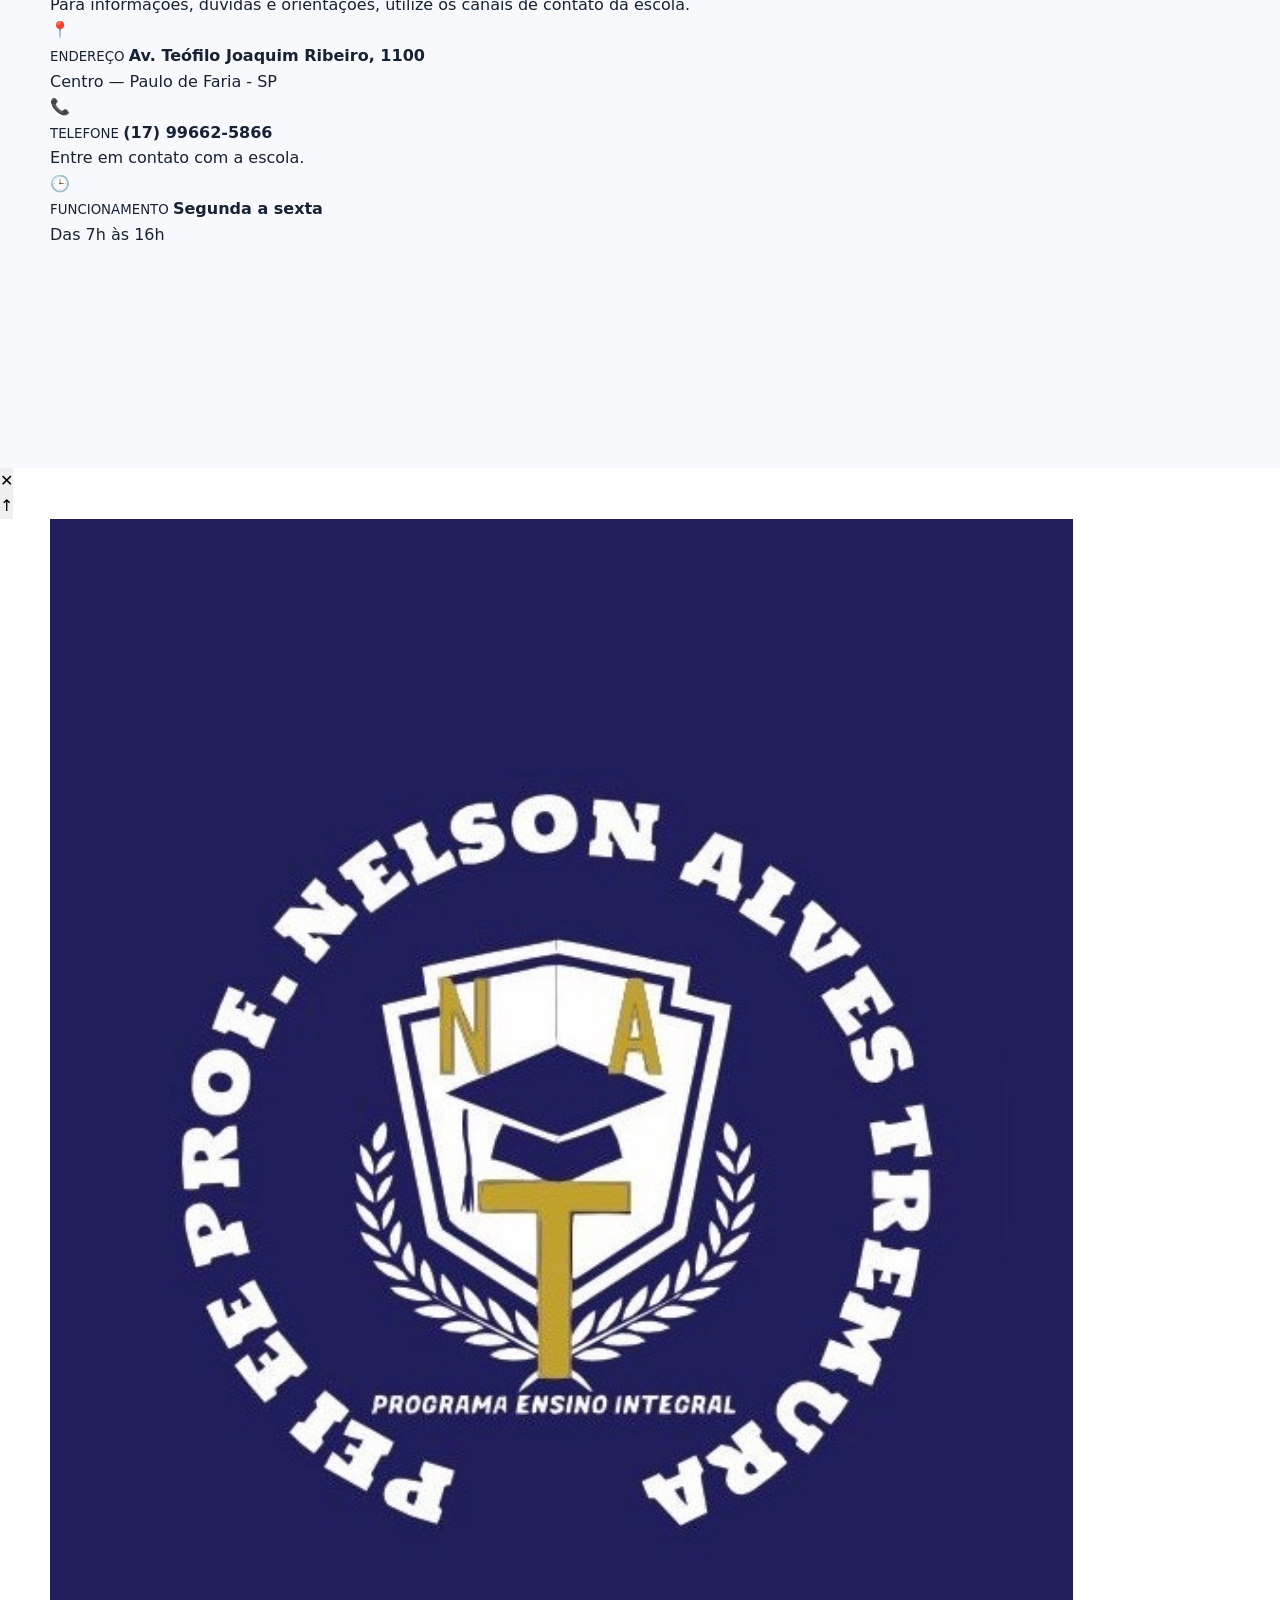
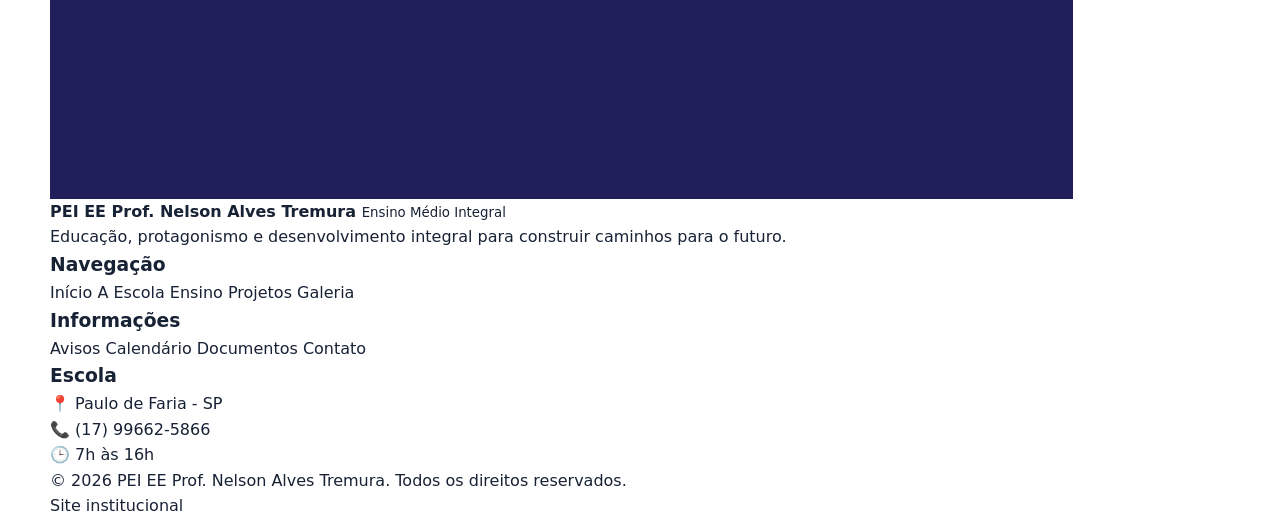
==== commit 1b00de35: "Update index.html" ====
--- a/index.html
+++ b/index.html
@@ -3,7 +3,7 @@
 
 <head>
 
-    <link rel="icon" type="image/png" href="favicon-escola-tremura.png">
+    <  <link rel="icon" type="image/png" href="favicon-escola-tremura.png">
 
     <meta charset="UTF-8">
     <meta name="viewport" content="width=device-width, initial-scale=1.0">
--- a/style.css
+++ b/style.css
@@ -1709,4 +1709,660 @@
         font-size: 22px;
     }
 
-}+}
+
+/* =========================================================
+   INFORMAÇÕES DA ESCOLA
+========================================================= */
+
+.school-info-grid {
+    display: grid;
+    grid-template-columns: repeat(2, 1fr);
+    gap: 16px;
+}
+
+.info-card {
+    display: flex;
+    align-items: flex-start;
+    gap: 16px;
+    padding: 24px;
+    background: var(--white);
+    border: 1px solid var(--gray-100);
+    border-radius: var(--radius);
+    box-shadow: var(--shadow-sm);
+
+    transition:
+        transform var(--transition),
+        box-shadow var(--transition),
+        border-color var(--transition);
+}
+
+.info-card:hover {
+    transform: translateY(-4px);
+    box-shadow: var(--shadow);
+    border-color: rgba(18, 79, 130, .18);
+}
+
+.info-card>span {
+    width: 48px;
+    height: 48px;
+    flex-shrink: 0;
+
+    display: grid;
+    place-items: center;
+
+    background: var(--blue-soft);
+    border-radius: 12px;
+
+    font-size: 1.3rem;
+}
+
+.info-card>div {
+    min-width: 0;
+}
+
+.info-card small {
+    display: block;
+    margin-bottom: 5px;
+
+    color: var(--blue);
+    font-size: .68rem;
+    font-weight: 800;
+    letter-spacing: .12em;
+}
+
+.info-card strong {
+    display: block;
+
+    color: var(--navy);
+    font-size: .9rem;
+    line-height: 1.5;
+}
+
+.info-card p {
+    margin-top: 5px;
+
+    color: var(--gray-500);
+    font-size: .78rem;
+    line-height: 1.6;
+}
+
+
+/* =========================================================
+   RESPONSIVO
+========================================================= */
+
+@media (max-width: 700px) {
+
+    .school-info-grid {
+        grid-template-columns: 1fr;
+    }
+
+    .info-card {
+        padding: 20px;
+    }
+
+}
+
+/* =========================================================
+   DADOS DA ESCOLA - COMPLEMENTO
+========================================================= */
+
+.school-data-grid {
+    display: grid;
+    grid-template-columns: repeat(3, 1fr);
+    gap: 16px;
+    margin-top: 25px;
+}
+
+.school-data-card {
+    display: flex;
+    align-items: center;
+    gap: 14px;
+    padding: 20px;
+
+    background: var(--white);
+    border: 1px solid var(--gray-100);
+    border-radius: var(--radius);
+    box-shadow: var(--shadow-sm);
+
+    transition: transform var(--transition),
+        box-shadow var(--transition);
+}
+
+.school-data-card:hover {
+    transform: translateY(-3px);
+    box-shadow: var(--shadow);
+}
+
+.school-data-card>span {
+    width: 46px;
+    height: 46px;
+    flex-shrink: 0;
+
+    display: grid;
+    place-items: center;
+
+    background: var(--blue-soft);
+    border-radius: 12px;
+
+    font-size: 1.2rem;
+}
+
+.school-data-card small {
+    display: block;
+    margin-bottom: 5px;
+
+    color: var(--blue);
+    font-size: .65rem;
+    font-weight: 800;
+    letter-spacing: .08em;
+}
+
+.school-data-card strong {
+    color: var(--navy);
+    font-size: .88rem;
+    line-height: 1.4;
+}
+
+
+/* =========================================================
+   SITUAÇÃO DA ESCOLA
+========================================================= */
+
+.school-stats {
+    display: grid;
+    grid-template-columns: repeat(4, 1fr);
+    gap: 16px;
+    margin-top: 20px;
+}
+
+.school-stat {
+    padding: 25px 15px;
+
+    text-align: center;
+
+    background: var(--navy);
+    border-radius: var(--radius);
+    box-shadow: var(--shadow);
+}
+
+.school-stat strong {
+    display: block;
+
+    color: var(--white);
+    font-size: 2rem;
+    line-height: 1;
+    margin-bottom: 10px;
+}
+
+.school-stat span {
+    color: rgba(255, 255, 255, .75);
+    font-size: .78rem;
+}
+
+
+/* =========================================================
+   BLOCOS EXPANSÍVEIS
+========================================================= */
+
+.school-expand-card {
+    margin-top: 20px;
+
+    background: var(--white);
+    border: 1px solid var(--gray-100);
+    border-radius: var(--radius);
+
+    box-shadow: var(--shadow-sm);
+    overflow: hidden;
+}
+
+.school-expand-header {
+    display: flex;
+    align-items: center;
+    justify-content: space-between;
+    gap: 20px;
+
+    padding: 25px;
+}
+
+.school-expand-header h3 {
+    margin-top: 5px;
+
+    color: var(--navy);
+    font-size: 1.2rem;
+}
+
+.school-expand-button {
+    display: flex;
+    align-items: center;
+    gap: 7px;
+
+    border: 0;
+    background: transparent;
+
+    color: var(--blue);
+
+    font-size: .72rem;
+    font-weight: 800;
+    letter-spacing: .05em;
+
+    cursor: pointer;
+}
+
+.school-expand-button span {
+    font-size: 1rem;
+
+    transition: transform .25s ease;
+}
+
+.school-expand-button.active span {
+    transform: rotate(90deg);
+}
+
+.school-expand-content {
+    padding: 0 25px 25px;
+}
+
+
+/* =========================================================
+   DISCIPLINAS
+========================================================= */
+
+.disciplines-list {
+    border-top: 1px solid var(--gray-100);
+}
+
+.disciplines-list div {
+    padding: 13px 5px;
+
+    border-bottom: 1px solid var(--gray-100);
+
+    color: var(--gray-700);
+    font-size: .84rem;
+}
+
+.disciplines-list div::first-letter {
+    color: var(--blue);
+}
+
+
+/* =========================================================
+   INFRAESTRUTURA - RESUMO
+========================================================= */
+
+.infra-summary {
+    display: grid;
+    grid-template-columns: repeat(3, 1fr);
+    gap: 10px;
+
+    padding: 0 25px 25px;
+}
+
+.infra-item {
+    min-height: 85px;
+
+    display: flex;
+    flex-direction: column;
+    align-items: center;
+    justify-content: center;
+
+    gap: 8px;
+    padding: 15px;
+
+    background: var(--off-white);
+    border-radius: 10px;
+
+    text-align: center;
+}
+
+.infra-item span {
+    font-size: 1.3rem;
+}
+
+.infra-item strong {
+    color: var(--gray-700);
+    font-size: .75rem;
+    font-weight: 500;
+}
+
+
+/* =========================================================
+   INFRAESTRUTURA - DETALHES
+========================================================= */
+
+.infra-section {
+    padding-top: 25px;
+    margin-top: 25px;
+
+    border-top: 1px solid var(--gray-100);
+}
+
+.infra-section h4 {
+    margin-bottom: 15px;
+
+    color: var(--navy);
+    font-size: 1rem;
+}
+
+.infra-details-grid {
+    display: grid;
+    grid-template-columns: repeat(3, 1fr);
+    gap: 10px;
+}
+
+.infra-detail {
+    min-height: 70px;
+
+    display: flex;
+    align-items: center;
+    gap: 9px;
+
+    padding: 15px;
+
+    background: var(--off-white);
+    border-radius: 10px;
+
+    color: var(--gray-700);
+    font-size: .75rem;
+    line-height: 1.4;
+}
+
+.infra-detail span {
+    font-weight: 900;
+    font-size: 1rem;
+}
+
+.infra-detail.active span {
+    color: var(--blue);
+}
+
+.infra-detail.inactive {
+    opacity: .45;
+}
+
+
+/* =========================================================
+   NÚMEROS
+========================================================= */
+
+.infra-number-row {
+    display: flex;
+    align-items: center;
+    justify-content: space-between;
+
+    padding: 14px 5px;
+
+    border-bottom: 1px solid var(--gray-100);
+
+    color: var(--gray-700);
+    font-size: .8rem;
+}
+
+.infra-number-row strong {
+    color: var(--navy);
+    font-size: .85rem;
+}
+
+
+/* =========================================================
+   RESPONSIVO
+========================================================= */
+
+@media (max-width: 900px) {
+
+    .school-data-grid {
+        grid-template-columns: repeat(2, 1fr);
+    }
+
+    .school-stats {
+        grid-template-columns: repeat(2, 1fr);
+    }
+
+    .infra-summary,
+    .infra-details-grid {
+        grid-template-columns: repeat(2, 1fr);
+    }
+
+}
+
+
+@media (max-width: 700px) {
+
+    .school-data-grid {
+        grid-template-columns: 1fr;
+    }
+
+    .school-stats {
+        grid-template-columns: repeat(2, 1fr);
+    }
+
+    .school-expand-header {
+        padding: 20px;
+    }
+
+    .school-expand-content {
+        padding: 0 20px 20px;
+    }
+
+    .infra-summary,
+    .infra-details-grid {
+        grid-template-columns: 1fr;
+    }
+
+    .infra-summary {
+        padding-left: 20px;
+        padding-right: 20px;
+    }
+
+    .school-stat {
+        padding: 20px 10px;
+    }
+
+    .school-stat strong {
+        font-size: 1.6rem;
+    }
+
+}
+
+/* =========================================================
+   VÍDEO - CONQUISTA DA ESCOLA
+========================================================= */
+
+.school-video-section {
+    padding: 80px 0;
+    background: var(--off-white);
+}
+
+.school-video-section .section-heading {
+    max-width: 800px;
+    margin: 0 auto 35px;
+    text-align: center;
+}
+
+.school-video-section .section-heading h2 {
+    margin-bottom: 12px;
+}
+
+.school-video-section .section-heading p {
+    max-width: 650px;
+    margin: 0 auto;
+}
+
+/* CARD */
+.school-video-card {
+    width: min(100%, 520px);
+    margin: 0 auto;
+    padding: 10px;
+
+    background: var(--white);
+    border: 1px solid var(--gray-100);
+    border-radius: 22px;
+
+    box-shadow: 0 18px 45px rgba(7, 26, 51, 0.15);
+
+    overflow: hidden;
+}
+
+/* VÍDEO */
+.school-video-card video {
+    display: block;
+
+    width: 100%;
+    height: auto;
+
+    border-radius: 15px;
+    background: #000;
+
+    object-fit: contain;
+}
+
+/* EFEITO AO PASSAR O MOUSE */
+.school-video-card:hover {
+    transform: translateY(-4px);
+    box-shadow: 0 22px 55px rgba(7, 26, 51, 0.20);
+    transition: .3s ease;
+}
+
+/* CELULAR */
+@media (max-width: 700px) {
+
+    .school-video-section {
+        padding: 60px 0;
+    }
+
+    .school-video-card {
+        width: 100%;
+        padding: 6px;
+        border-radius: 16px;
+    }
+
+    .school-video-card video {
+        border-radius: 11px;
+    }
+
+}
+
+/* =========================================================
+   MÍDIA DOS PROJETOS
+========================================================= */
+
+.activity-card {
+    background: #ffffff;
+    border: 1px solid var(--gray-100);
+    border-radius: 16px;
+    padding: 24px;
+    margin-bottom: 25px;
+    box-shadow: var(--shadow-sm);
+}
+
+.activity-info {
+    margin-bottom: 20px;
+}
+
+.activity-info h4 {
+    margin: 8px 0;
+    color: var(--navy);
+    font-size: 1.25rem;
+}
+
+.activity-info p {
+    color: var(--gray-700);
+    line-height: 1.6;
+}
+
+
+/* =========================================================
+   VÍDEO
+========================================================= */
+
+.activity-video {
+    width: 100%;
+    background: #ffffff;
+    border-radius: 14px;
+    overflow: hidden;
+    margin-top: 20px;
+}
+
+.activity-video video {
+    display: block;
+    width: 100%;
+    max-height: 650px;
+    background: #ffffff;
+    border-radius: 14px;
+}
+
+
+/* =========================================================
+   TÍTULO DAS FOTOS / VÍDEOS
+========================================================= */
+
+.activity-media-title {
+    margin: 28px 0 15px;
+    color: var(--navy);
+    font-size: 1rem;
+}
+
+
+/* =========================================================
+   FOTOS
+========================================================= */
+
+.activity-images {
+    display: grid;
+    grid-template-columns: repeat(3, 1fr);
+    gap: 15px;
+}
+
+.activity-images img {
+    display: block;
+    width: 100%;
+    height: 220px;
+    object-fit: cover;
+    border-radius: 12px;
+    background: #ffffff;
+}
+
+
+/* =========================================================
+   VÁRIOS VÍDEOS
+========================================================= */
+
+.activity-videos {
+    display: grid;
+    grid-template-columns: repeat(2, 1fr);
+    gap: 15px;
+}
+
+.activity-videos video {
+    display: block;
+    width: 100%;
+    background: #ffffff;
+    border-radius: 12px;
+}
+
+
+/* =========================================================
+   CELULAR
+========================================================= */
+
+@media (max-width: 700px) {
+
+    .activity-card {
+        padding: 16px;
+    }
+
+    .activity-images {
+        grid-template-columns: 1fr;
+    }
+
+    .activity-images img {
+        height: auto;
+        max-height: 500px;
+    }
+
+    .activity-videos {
+        grid-template-columns: 1fr;
+    }
+
+}
